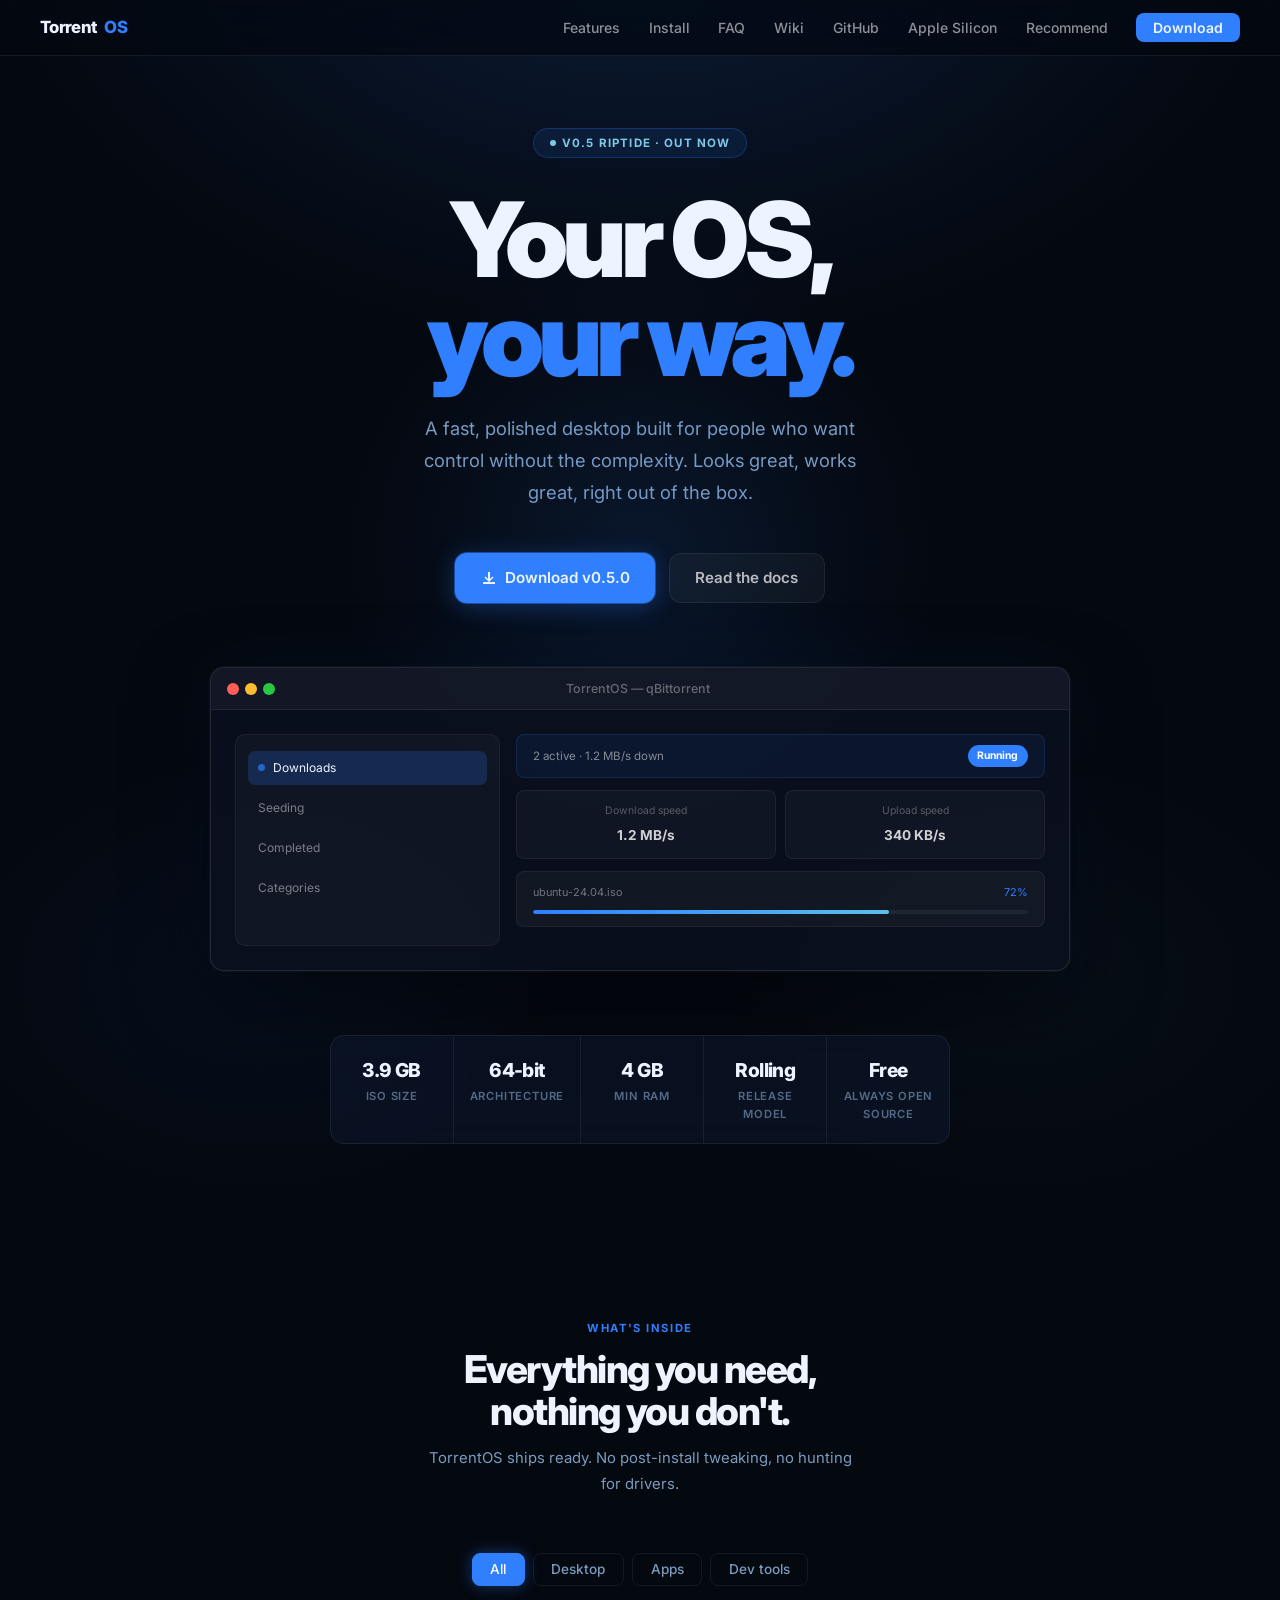
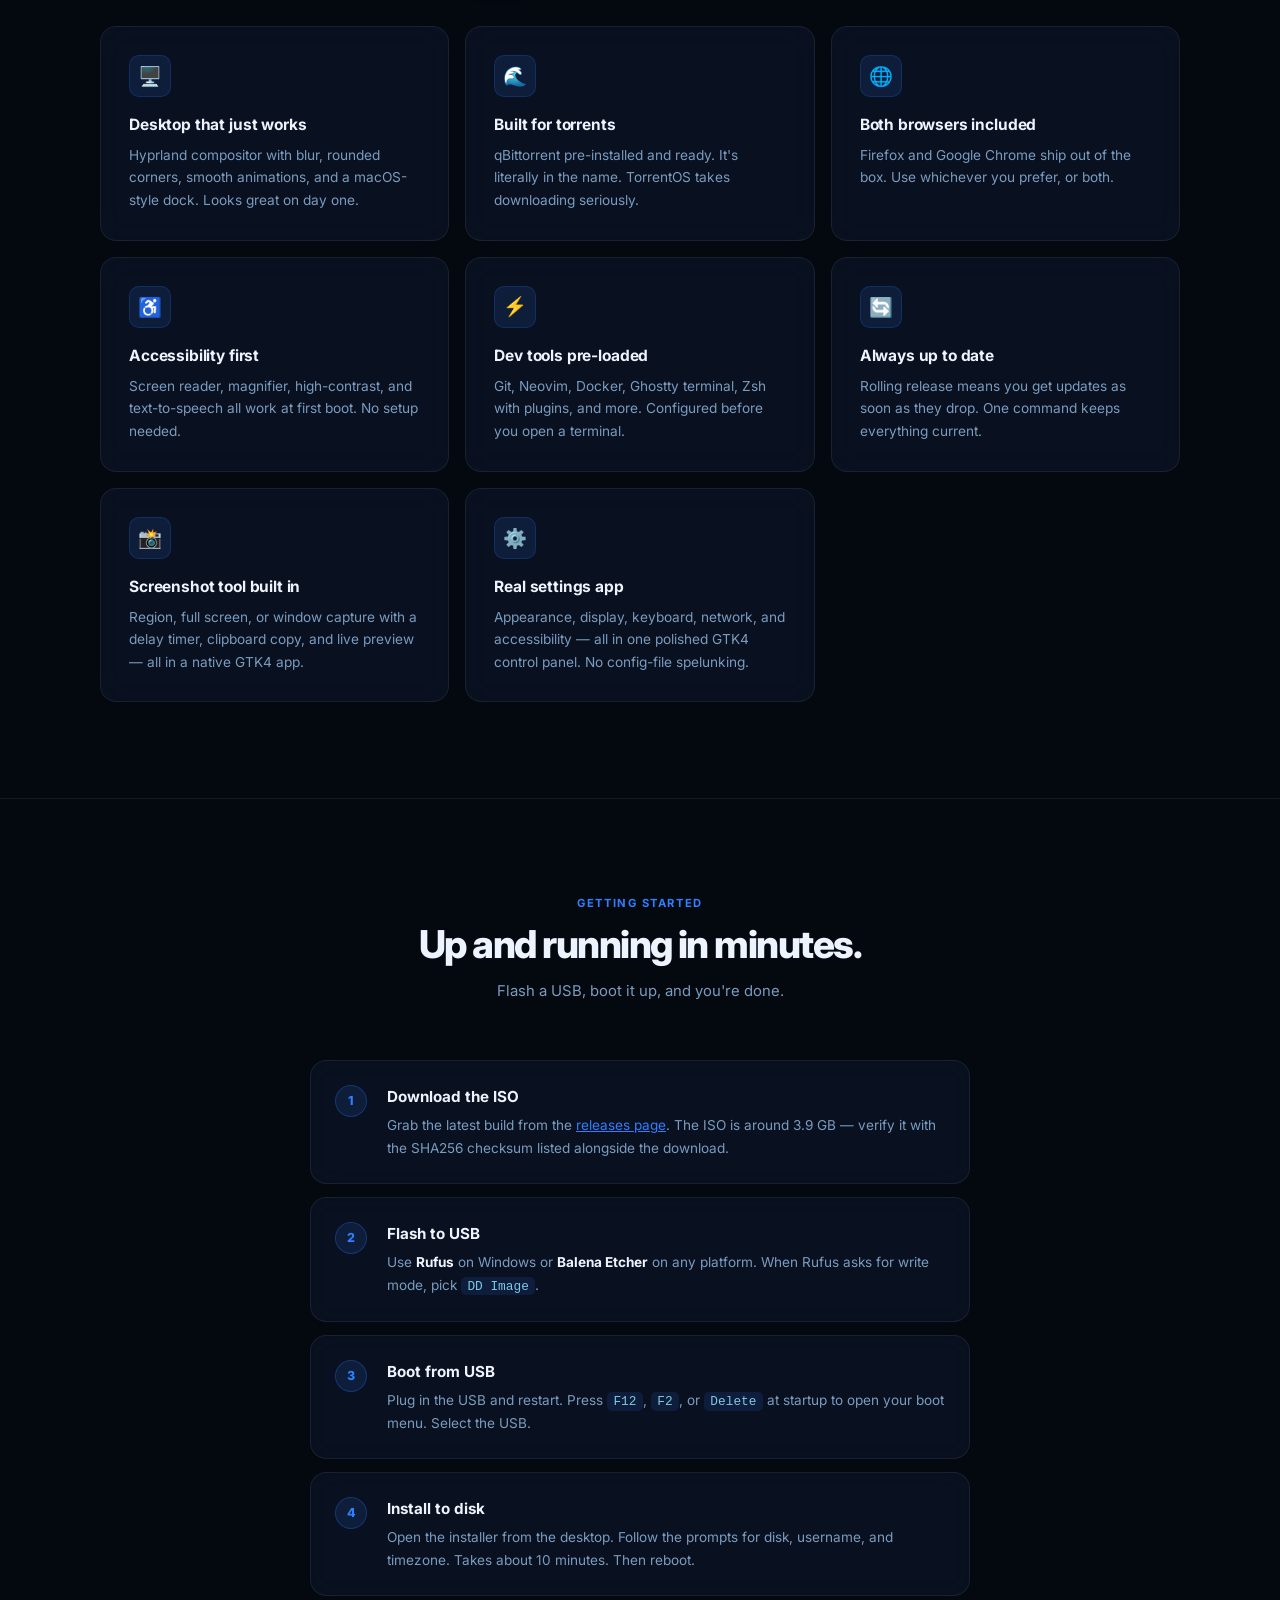
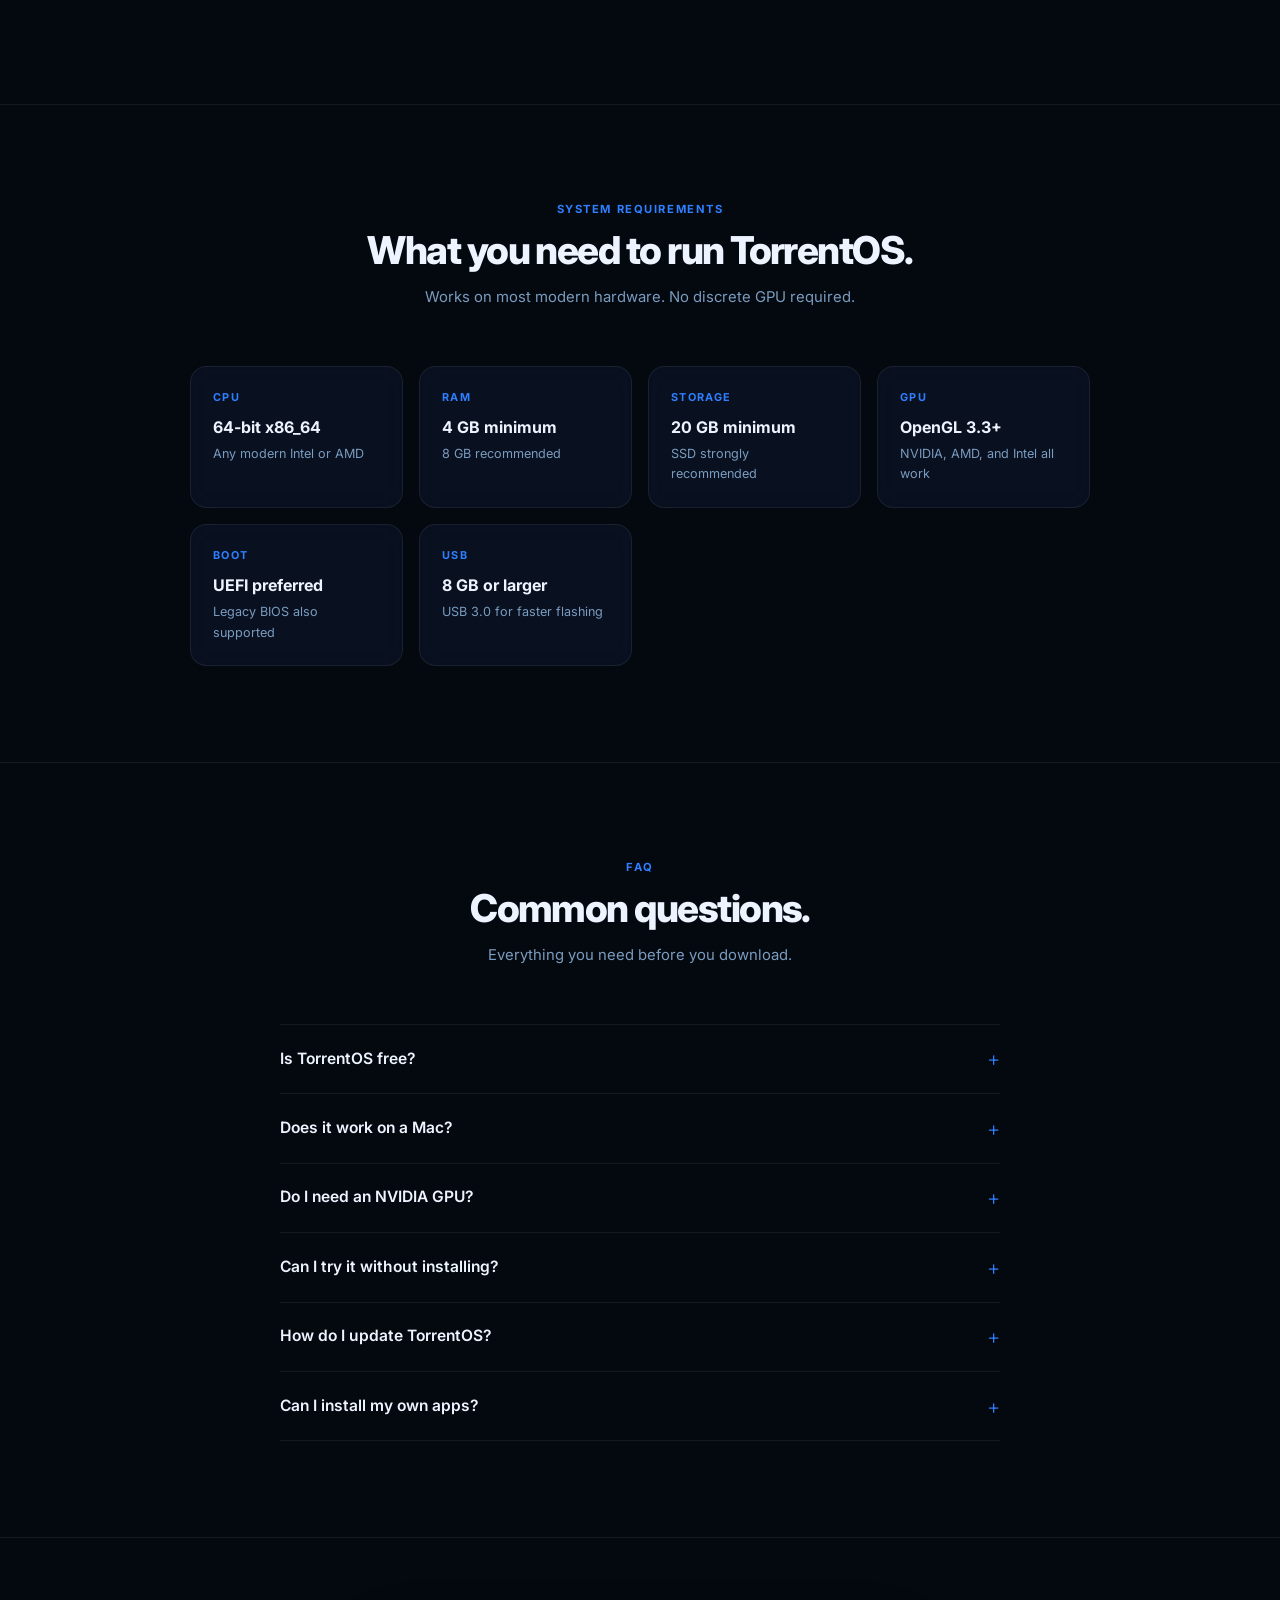
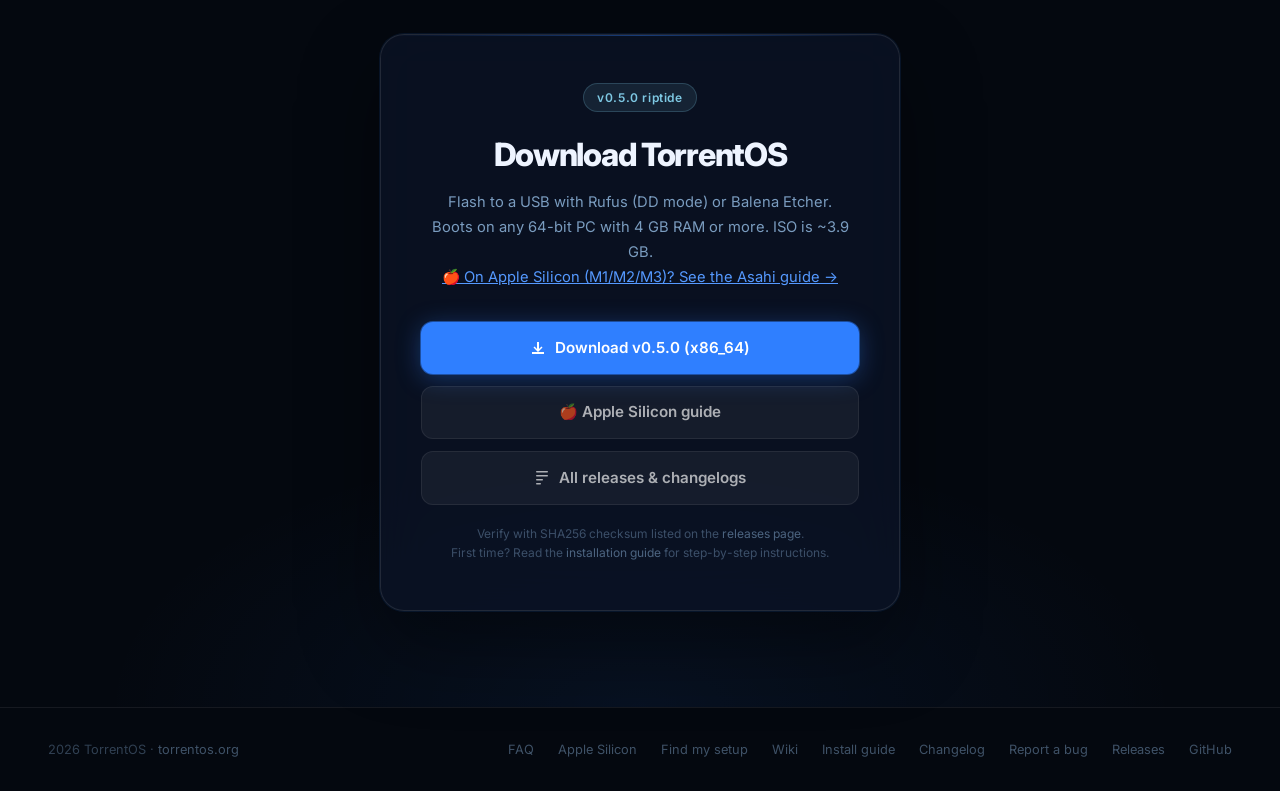
==== docs/site/index.html @ 91b77f34 "feat: Apple Silicon support + config quality-of-life improvements Apple Silicon (M1/M2/M3): - script" ====
<!DOCTYPE html>
<html lang="en">
<head>
  <meta charset="UTF-8" />
  <meta name="viewport" content="width=device-width, initial-scale=1.0" />
  <title>TorrentOS: Your OS, Your Way</title>
  <meta name="description" content="TorrentOS is a fast, polished desktop OS with a macOS-style feel, built-in torrent support, and developer tools ready from first boot." />
  <link rel="preconnect" href="https://fonts.googleapis.com" />
  <link rel="preconnect" href="https://fonts.gstatic.com" crossorigin />
  <link href="https://fonts.googleapis.com/css2?family=Inter:wght@300;400;500;600;700;800;900&display=swap" rel="stylesheet" />
  <style>
    *, *::before, *::after { box-sizing: border-box; margin: 0; padding: 0; }

    :root {
      --bg:      #04080f;
      --bg2:     #080f1d;
      --glass:   rgba(12, 20, 40, 0.7);
      --border:  rgba(255, 255, 255, 0.07);
      --blue:    #2f7fff;
      --blue2:   #5599ff;
      --glow:    rgba(47, 127, 255, 0.35);
      --text:    #7a9cbf;
      --white:   #eef4ff;
      --radius:  16px;
    }

    html { scroll-behavior: smooth; }

    body {
      background: var(--bg);
      color: var(--text);
      font-family: "Inter", -apple-system, "Segoe UI", sans-serif;
      line-height: 1.6;
      -webkit-font-smoothing: antialiased;
      overflow-x: hidden;
    }

    /* Scroll animations */
    .reveal {
      opacity: 0;
      transform: translateY(28px);
      transition: opacity 0.65s cubic-bezier(.22,1,.36,1), transform 0.65s cubic-bezier(.22,1,.36,1);
    }
    .reveal.visible { opacity: 1; transform: none; }
    .reveal-delay-1 { transition-delay: 0.08s; }
    .reveal-delay-2 { transition-delay: 0.16s; }
    .reveal-delay-3 { transition-delay: 0.24s; }
    .reveal-delay-4 { transition-delay: 0.32s; }
    .reveal-delay-5 { transition-delay: 0.40s; }
    .reveal-delay-6 { transition-delay: 0.48s; }

    /* Nav */
    nav {
      position: fixed;
      top: 0; left: 0; right: 0;
      z-index: 200;
      display: flex;
      align-items: center;
      justify-content: space-between;
      padding: 0 2.5rem;
      height: 56px;
      background: rgba(4, 8, 15, 0.75);
      backdrop-filter: blur(24px) saturate(180%);
      -webkit-backdrop-filter: blur(24px) saturate(180%);
      border-bottom: 1px solid var(--border);
      transition: background 0.3s;
    }
    .logo {
      font-size: 1.05rem;
      font-weight: 800;
      color: var(--white);
      letter-spacing: -0.04em;
      text-decoration: none;
      display: flex;
      align-items: center;
      gap: 0.5rem;
    }
    .logo-dot { color: var(--blue); }
    nav ul { list-style: none; display: flex; gap: 1.8rem; align-items: center; }
    nav a { color: rgba(255,255,255,0.55); text-decoration: none; font-size: 0.875rem; font-weight: 500; transition: color 0.15s; }
    nav a:hover { color: var(--white); }
    .nav-cta {
      background: var(--blue);
      color: var(--white) !important;
      padding: 0.38rem 1.05rem;
      border-radius: 8px;
      font-weight: 600;
      transition: background 0.15s, box-shadow 0.15s !important;
    }
    .nav-cta:hover { background: var(--blue2) !important; box-shadow: 0 0 20px var(--glow); }

    /* Hero */
    .hero {
      min-height: 100vh;
      display: flex;
      flex-direction: column;
      align-items: center;
      justify-content: center;
      text-align: center;
      padding: 8rem 1.5rem 5rem;
      position: relative;
      overflow: hidden;
    }
    .hero-bg {
      position: absolute;
      inset: 0;
      background:
        radial-gradient(ellipse 80% 60% at 50% -10%, rgba(47,127,255,0.18) 0%, transparent 65%),
        radial-gradient(ellipse 40% 30% at 20% 80%, rgba(47,127,255,0.06) 0%, transparent 60%),
        radial-gradient(ellipse 40% 30% at 80% 80%, rgba(91,192,235,0.04) 0%, transparent 60%);
      pointer-events: none;
    }
    /* Animated orb */
    .orb {
      position: absolute;
      width: 600px;
      height: 600px;
      border-radius: 50%;
      background: radial-gradient(circle, rgba(47,127,255,0.12) 0%, transparent 70%);
      top: 50%;
      left: 50%;
      transform: translate(-50%, -60%);
      animation: orbPulse 6s ease-in-out infinite;
      pointer-events: none;
    }
    @keyframes orbPulse {
      0%, 100% { transform: translate(-50%, -60%) scale(1); opacity: 1; }
      50% { transform: translate(-50%, -60%) scale(1.12); opacity: 0.7; }
    }

    .badge {
      display: inline-flex;
      align-items: center;
      gap: 0.4rem;
      background: rgba(47,127,255,0.1);
      border: 1px solid rgba(47,127,255,0.25);
      color: #7ec8e3;
      font-size: 0.72rem;
      font-weight: 700;
      letter-spacing: 0.1em;
      text-transform: uppercase;
      padding: 0.3rem 1rem;
      border-radius: 999px;
      margin-bottom: 2rem;
      position: relative;
    }
    .badge-dot {
      width: 6px; height: 6px;
      border-radius: 50%;
      background: #7ec8e3;
      animation: blink 2s ease-in-out infinite;
    }
    @keyframes blink { 0%,100%{opacity:1} 50%{opacity:0.3} }

    h1 {
      font-size: clamp(3rem, 9vw, 6.5rem);
      font-weight: 900;
      color: var(--white);
      letter-spacing: -0.055em;
      line-height: 0.95;
      margin-bottom: 1.5rem;
      position: relative;
    }
    .h1-blue { color: var(--blue); }

    .subtitle {
      font-size: clamp(1rem, 2vw, 1.15rem);
      color: var(--text);
      max-width: 480px;
      margin: 0 auto 2.8rem;
      line-height: 1.75;
      font-weight: 400;
    }

    .hero-btns {
      display: flex;
      gap: 0.85rem;
      justify-content: center;
      flex-wrap: wrap;
      margin-bottom: 4rem;
    }
    .btn {
      display: inline-flex;
      align-items: center;
      gap: 0.5rem;
      padding: 0.75rem 1.6rem;
      border-radius: 12px;
      font-size: 0.95rem;
      font-weight: 600;
      text-decoration: none;
      transition: transform 0.18s cubic-bezier(.22,1,.36,1), box-shadow 0.18s, background 0.15s;
      position: relative;
    }
    .btn:hover { transform: translateY(-2px); }
    .btn-primary {
      background: var(--blue);
      color: var(--white);
      box-shadow: 0 0 0 1px rgba(47,127,255,0.5), 0 4px 24px rgba(47,127,255,0.3);
    }
    .btn-primary:hover { background: var(--blue2); box-shadow: 0 0 0 1px rgba(85,153,255,0.6), 0 8px 32px rgba(47,127,255,0.5); }
    .btn-outline {
      border: 1px solid var(--border);
      color: rgba(255,255,255,0.7);
      background: rgba(255,255,255,0.04);
      backdrop-filter: blur(8px);
    }
    .btn-outline:hover { border-color: rgba(255,255,255,0.2); background: rgba(255,255,255,0.08); color: var(--white); }
    .btn svg { width: 16px; height: 16px; fill: currentColor; }

    /* macOS window mockup */
    .mockup-wrap {
      width: 100%;
      max-width: 860px;
      margin: 0 auto;
      position: relative;
    }
    .mockup {
      background: rgba(10, 16, 30, 0.9);
      border: 1px solid rgba(255,255,255,0.1);
      border-radius: 14px;
      overflow: hidden;
      box-shadow:
        0 0 0 1px rgba(255,255,255,0.04),
        0 32px 80px rgba(0,0,0,0.6),
        0 0 80px rgba(47,127,255,0.08);
      animation: floatUp 8s ease-in-out infinite;
    }
    @keyframes floatUp {
      0%, 100% { transform: translateY(0px); }
      50% { transform: translateY(-8px); }
    }
    .mockup-bar {
      background: rgba(255,255,255,0.04);
      border-bottom: 1px solid rgba(255,255,255,0.07);
      padding: 0.65rem 1rem;
      display: flex;
      align-items: center;
      gap: 0.5rem;
    }
    .traffic { display: flex; gap: 6px; }
    .traffic span {
      width: 12px; height: 12px; border-radius: 50%;
      transition: filter 0.2s;
    }
    .traffic span:nth-child(1) { background: #ff5f57; }
    .traffic span:nth-child(2) { background: #febc2e; }
    .traffic span:nth-child(3) { background: #28c840; }
    .mockup:hover .traffic span { filter: brightness(1.2); }
    .mockup-title {
      flex: 1;
      text-align: center;
      font-size: 0.78rem;
      color: rgba(255,255,255,0.35);
      font-weight: 500;
    }
    .mockup-body {
      padding: 1.5rem;
      display: grid;
      grid-template-columns: 1fr 2fr;
      gap: 1rem;
      min-height: 260px;
    }
    .mock-sidebar {
      background: rgba(255,255,255,0.03);
      border: 1px solid rgba(255,255,255,0.05);
      border-radius: 10px;
      padding: 1rem 0.75rem;
      display: flex;
      flex-direction: column;
      gap: 0.4rem;
    }
    .mock-item {
      padding: 0.45rem 0.65rem;
      border-radius: 7px;
      font-size: 0.75rem;
      color: rgba(255,255,255,0.45);
      display: flex;
      align-items: center;
      gap: 0.5rem;
      cursor: default;
      transition: background 0.15s, color 0.15s;
    }
    .mock-item:hover { background: rgba(47,127,255,0.12); color: rgba(255,255,255,0.8); }
    .mock-item.active { background: rgba(47,127,255,0.2); color: var(--white); }
    .mock-item-dot { width: 7px; height: 7px; border-radius: 50%; background: var(--blue); opacity: 0.7; }
    .mock-main {
      display: flex;
      flex-direction: column;
      gap: 0.75rem;
    }
    .mock-top-bar {
      background: rgba(47,127,255,0.08);
      border: 1px solid rgba(47,127,255,0.15);
      border-radius: 8px;
      padding: 0.65rem 1rem;
      display: flex;
      align-items: center;
      justify-content: space-between;
    }
    .mock-bar-text { font-size: 0.72rem; color: rgba(255,255,255,0.5); }
    .mock-bar-pill {
      background: var(--blue);
      color: white;
      font-size: 0.65rem;
      font-weight: 700;
      padding: 0.15rem 0.6rem;
      border-radius: 999px;
    }
    .mock-cards { display: grid; grid-template-columns: 1fr 1fr; gap: 0.6rem; }
    .mock-card {
      background: rgba(255,255,255,0.03);
      border: 1px solid rgba(255,255,255,0.06);
      border-radius: 8px;
      padding: 0.75rem;
    }
    .mock-card-label { font-size: 0.65rem; color: rgba(255,255,255,0.3); margin-bottom: 0.3rem; }
    .mock-card-val { font-size: 0.85rem; font-weight: 700; color: rgba(255,255,255,0.8); }
    .mock-progress {
      background: rgba(255,255,255,0.04);
      border: 1px solid rgba(255,255,255,0.06);
      border-radius: 8px;
      padding: 0.75rem 1rem;
    }
    .mock-prog-label { font-size: 0.68rem; color: rgba(255,255,255,0.4); margin-bottom: 0.5rem; display: flex; justify-content: space-between; }
    .mock-prog-track {
      height: 4px;
      background: rgba(255,255,255,0.06);
      border-radius: 999px;
      overflow: hidden;
    }
    .mock-prog-fill {
      height: 100%;
      width: 72%;
      background: linear-gradient(90deg, var(--blue), #5bc0eb);
      border-radius: 999px;
      animation: progAnim 3s ease-in-out infinite alternate;
    }
    @keyframes progAnim { from { width: 55%; } to { width: 82%; } }

    /* Stats */
    .stats-row {
      display: flex;
      justify-content: center;
      gap: 0;
      max-width: 700px;
      margin: 4rem auto 0;
      background: var(--glass);
      border: 1px solid var(--border);
      border-radius: 14px;
      overflow: hidden;
      backdrop-filter: blur(16px);
    }
    .stat {
      flex: 1;
      padding: 1.2rem 1rem;
      text-align: center;
      border-right: 1px solid var(--border);
      transition: background 0.2s;
    }
    .stat:last-child { border-right: none; }
    .stat:hover { background: rgba(47,127,255,0.06); }
    .stat-val { display: block; font-size: 1.2rem; font-weight: 800; color: var(--white); letter-spacing: -0.03em; }
    .stat-lbl { display: block; font-size: 0.7rem; font-weight: 600; letter-spacing: 0.07em; text-transform: uppercase; color: var(--text); opacity: 0.65; margin-top: 0.15rem; }

    /* Section */
    section { padding: 6rem 1.5rem; }
    .container { max-width: 1080px; margin: 0 auto; }
    .section-eyebrow {
      text-align: center;
      font-size: 0.7rem;
      font-weight: 700;
      letter-spacing: 0.14em;
      text-transform: uppercase;
      color: var(--blue);
      margin-bottom: 0.6rem;
    }
    .section-title {
      text-align: center;
      font-size: clamp(1.6rem, 4vw, 2.4rem);
      font-weight: 800;
      color: var(--white);
      letter-spacing: -0.04em;
      margin-bottom: 0.8rem;
      line-height: 1.1;
    }
    .section-sub {
      text-align: center;
      color: var(--text);
      max-width: 440px;
      margin: 0 auto 3.5rem;
      font-size: 0.93rem;
      line-height: 1.75;
    }

    /* Feature tabs */
    .feature-tabs {
      display: flex;
      justify-content: center;
      gap: 0.5rem;
      margin-bottom: 2.5rem;
      flex-wrap: wrap;
    }
    .tab-btn {
      padding: 0.45rem 1.1rem;
      border-radius: 8px;
      border: 1px solid var(--border);
      background: transparent;
      color: var(--text);
      font-size: 0.85rem;
      font-weight: 500;
      cursor: pointer;
      transition: all 0.2s;
      font-family: inherit;
    }
    .tab-btn:hover { border-color: rgba(47,127,255,0.4); color: var(--white); }
    .tab-btn.active {
      background: var(--blue);
      border-color: var(--blue);
      color: white;
      box-shadow: 0 0 16px rgba(47,127,255,0.4);
    }

    .tab-panel { display: none; }
    .tab-panel.active { display: grid; grid-template-columns: repeat(auto-fit, minmax(260px, 1fr)); gap: 1rem; }

    /* Cards */
    .card {
      background: var(--glass);
      border: 1px solid var(--border);
      border-radius: var(--radius);
      padding: 1.75rem;
      backdrop-filter: blur(16px);
      transition: border-color 0.25s, transform 0.25s cubic-bezier(.22,1,.36,1), box-shadow 0.25s;
      cursor: default;
    }
    .card:hover {
      border-color: rgba(47,127,255,0.3);
      transform: translateY(-4px);
      box-shadow: 0 16px 48px rgba(0,0,0,0.3), 0 0 0 1px rgba(47,127,255,0.15);
    }
    .card-icon {
      width: 42px; height: 42px;
      background: rgba(47,127,255,0.12);
      border: 1px solid rgba(47,127,255,0.2);
      border-radius: 10px;
      display: flex;
      align-items: center;
      justify-content: center;
      font-size: 1.2rem;
      margin-bottom: 1rem;
      transition: background 0.2s;
    }
    .card:hover .card-icon { background: rgba(47,127,255,0.2); }
    .card h3 { color: var(--white); font-size: 0.97rem; font-weight: 700; margin-bottom: 0.4rem; letter-spacing: -0.01em; }
    .card p  { font-size: 0.855rem; color: var(--text); line-height: 1.65; }

    /* Divider */
    .divider { border: none; border-top: 1px solid var(--border); }

    /* Steps */
    .steps { display: flex; flex-direction: column; gap: 1px; max-width: 660px; margin: 0 auto; }
    .step {
      display: flex;
      gap: 1.25rem;
      align-items: flex-start;
      padding: 1.5rem;
      background: var(--glass);
      border: 1px solid var(--border);
      border-radius: var(--radius);
      margin-bottom: 0.75rem;
      backdrop-filter: blur(12px);
      transition: border-color 0.2s, transform 0.2s cubic-bezier(.22,1,.36,1);
    }
    .step:hover { border-color: rgba(47,127,255,0.25); transform: translateX(4px); }
    .step-num {
      min-width: 32px; height: 32px;
      background: rgba(47,127,255,0.12);
      border: 1px solid rgba(47,127,255,0.28);
      border-radius: 50%;
      display: flex; align-items: center; justify-content: center;
      font-size: 0.78rem; font-weight: 800; color: var(--blue);
      flex-shrink: 0;
    }
    .step h4 { color: var(--white); font-size: 0.95rem; font-weight: 700; margin-bottom: 0.3rem; }
    .step p  { font-size: 0.85rem; color: var(--text); line-height: 1.65; }
    .step code {
      font-family: "SF Mono", "Fira Code", monospace;
      font-size: 0.8rem;
      background: rgba(47,127,255,0.12);
      color: #7ec8e3;
      padding: 0.12rem 0.4rem;
      border-radius: 5px;
    }

    /* Requirements */
    .req-grid {
      display: grid;
      grid-template-columns: repeat(auto-fit, minmax(190px, 1fr));
      gap: 1rem;
      max-width: 900px;
      margin: 0 auto;
    }
    .req-card {
      background: var(--glass);
      border: 1px solid var(--border);
      border-radius: var(--radius);
      padding: 1.4rem;
      backdrop-filter: blur(12px);
      transition: border-color 0.2s, transform 0.2s cubic-bezier(.22,1,.36,1);
    }
    .req-card:hover { border-color: rgba(47,127,255,0.25); transform: translateY(-3px); }
    .req-label { font-size: 0.68rem; font-weight: 700; letter-spacing: 0.1em; text-transform: uppercase; color: var(--blue); margin-bottom: 0.5rem; }
    .req-val { font-size: 1rem; font-weight: 700; color: var(--white); margin-bottom: 0.25rem; }
    .req-note { font-size: 0.79rem; color: var(--text); }

    /* FAQ */
    .faq-list { display: flex; flex-direction: column; gap: 0; max-width: 720px; margin: 2.5rem auto 0; }
    .faq-item {
      border-bottom: 1px solid var(--border);
    }
    .faq-item:first-child { border-top: 1px solid var(--border); }
    .faq-item summary {
      list-style: none;
      cursor: pointer;
      padding: 1.1rem 0;
      color: var(--white);
      font-size: 0.975rem;
      font-weight: 600;
      display: flex;
      justify-content: space-between;
      align-items: center;
      user-select: none;
    }
    .faq-item summary::-webkit-details-marker { display: none; }
    .faq-item summary::after {
      content: '+';
      color: var(--blue);
      font-size: 1.3rem;
      font-weight: 300;
      transition: transform 0.2s;
      flex-shrink: 0;
      margin-left: 1rem;
    }
    .faq-item[open] summary::after { transform: rotate(45deg); }
    .faq-item p {
      color: var(--text);
      font-size: 0.9rem;
      line-height: 1.75;
      padding-bottom: 1.2rem;
    }
    .faq-item p a { color: var(--blue); text-decoration: none; }
    .faq-item p a:hover { text-decoration: underline; }
    .faq-item p code {
      background: rgba(30,127,255,0.10);
      color: var(--blue2);
      padding: 0.1em 0.45em;
      border-radius: 5px;
      font-size: 0.87em;
      font-family: "JetBrains Mono", monospace;
    }

    /* Download */
    .download-section { background: radial-gradient(ellipse 60% 50% at 50% 100%, rgba(47,127,255,0.08) 0%, transparent 70%); }
    .download-card {
      max-width: 520px;
      margin: 0 auto;
      text-align: center;
      background: var(--glass);
      border: 1px solid rgba(255,255,255,0.1);
      border-radius: 24px;
      padding: 3rem 2.5rem;
      backdrop-filter: blur(24px);
      box-shadow: 0 0 0 1px rgba(47,127,255,0.1), 0 32px 80px rgba(0,0,0,0.4);
      position: relative;
      overflow: hidden;
    }
    .download-card::before {
      content: '';
      position: absolute;
      top: 0; left: 0; right: 0;
      height: 1px;
      background: linear-gradient(90deg, transparent, rgba(47,127,255,0.4), transparent);
    }
    .version-pill {
      display: inline-block;
      background: rgba(126,200,227,0.1);
      border: 1px solid rgba(126,200,227,0.22);
      color: #7ec8e3;
      padding: 0.22rem 0.85rem;
      border-radius: 999px;
      font-size: 0.75rem;
      font-weight: 600;
      letter-spacing: 0.05em;
      margin-bottom: 1.1rem;
    }
    .download-card h2 {
      font-size: 2rem;
      font-weight: 800;
      color: var(--white);
      letter-spacing: -0.04em;
      margin-bottom: 0.6rem;
    }
    .download-card p { color: var(--text); margin-bottom: 2rem; font-size: 0.92rem; line-height: 1.7; }
    .download-options { display: flex; flex-direction: column; gap: 0.75rem; }
    .dl-btn {
      display: flex;
      align-items: center;
      justify-content: center;
      gap: 0.6rem;
      padding: 0.85rem 1.5rem;
      border-radius: 12px;
      font-size: 0.95rem;
      font-weight: 600;
      text-decoration: none;
      transition: transform 0.18s cubic-bezier(.22,1,.36,1), box-shadow 0.18s, background 0.15s;
    }
    .dl-btn:hover { transform: translateY(-2px); }
    .dl-primary {
      background: var(--blue);
      color: white;
      box-shadow: 0 0 0 1px rgba(47,127,255,0.5), 0 4px 24px rgba(47,127,255,0.35);
    }
    .dl-primary:hover { background: var(--blue2); box-shadow: 0 0 0 1px rgba(85,153,255,0.6), 0 8px 32px rgba(47,127,255,0.55); }
    .dl-secondary {
      background: rgba(255,255,255,0.05);
      border: 1px solid var(--border);
      color: rgba(255,255,255,0.65);
    }
    .dl-secondary:hover { background: rgba(255,255,255,0.09); border-color: rgba(255,255,255,0.16); color: var(--white); }
    .dl-meta {
      margin-top: 1.2rem;
      font-size: 0.75rem;
      color: rgba(122,156,191,0.45);
      line-height: 1.6;
    }
    .dl-meta a { color: rgba(122,156,191,0.6); text-decoration: none; transition: color 0.15s; }
    .dl-meta a:hover { color: var(--text); }

    /* Footer */
    footer {
      border-top: 1px solid var(--border);
      padding: 2rem 3rem;
      display: flex;
      justify-content: space-between;
      align-items: center;
      flex-wrap: wrap;
      gap: 1rem;
      font-size: 0.8rem;
      color: rgba(122,156,191,0.38);
    }
    footer a { color: rgba(122,156,191,0.5); text-decoration: none; transition: color 0.15s; }
    footer a:hover { color: var(--white); }
    .footer-links { display: flex; gap: 1.5rem; flex-wrap: wrap; }

    /* Responsive */
    @media (max-width: 640px) {
      nav ul { gap: 1rem; }
      nav ul li:not(:last-child):not(:first-child) { display: none; }
      .mockup-body { grid-template-columns: 1fr; }
      .mock-sidebar { display: none; }
      footer { flex-direction: column; text-align: center; }
    }
  </style>
</head>
<body>

  <nav>
    <a href="#" class="logo">Torrent<span class="logo-dot">OS</span></a>
    <ul>
      <li><a href="#features">Features</a></li>
      <li><a href="#install">Install</a></li>
      <li><a href="faq.html">FAQ</a></li>
      <li><a href="https://github.com/rupertjwakefield2-dot/torrentos/wiki">Wiki</a></li>
      <li><a href="https://github.com/rupertjwakefield2-dot/torrentos">GitHub</a></li>
      <li><a href="apple-silicon.html">Apple Silicon</a></li>
      <li><a href="recommend.html">Recommend</a></li>
      <li><a href="https://github.com/rupertjwakefield2-dot/torrentos/releases/latest" class="nav-cta">Download</a></li>
    </ul>
  </nav>

  <!-- Hero -->
  <div class="hero">
    <div class="hero-bg"></div>
    <div class="orb"></div>

    <div class="badge reveal">
      <span class="badge-dot"></span>
      v0.5 riptide · out now
    </div>

    <h1 class="reveal reveal-delay-1">
      Your OS,<br /><span class="h1-blue">your way.</span>
    </h1>

    <p class="subtitle reveal reveal-delay-2">
      A fast, polished desktop built for people who want control
      without the complexity. Looks great, works great, right out of the box.
    </p>

    <div class="hero-btns reveal reveal-delay-3">
      <a href="https://github.com/rupertjwakefield2-dot/torrentos/releases/latest" class="btn btn-primary">
        <svg viewBox="0 0 16 16"><path d="M8 12l-4.5-4.5 1.06-1.06L7 8.88V2h2v6.88l2.44-2.44L12.5 7.5 8 12zM2 14h12v-2H2v2z"/></svg>
        Download v0.5.0
      </a>
      <a href="https://github.com/rupertjwakefield2-dot/torrentos/wiki" class="btn btn-outline">
        Read the docs
      </a>
    </div>

    <!-- Mockup window -->
    <div class="mockup-wrap reveal reveal-delay-4">
      <div class="mockup">
        <div class="mockup-bar">
          <div class="traffic">
            <span></span><span></span><span></span>
          </div>
          <div class="mockup-title">TorrentOS — qBittorrent</div>
          <div style="width:52px"></div>
        </div>
        <div class="mockup-body">
          <div class="mock-sidebar">
            <div class="mock-item active"><span class="mock-item-dot"></span>Downloads</div>
            <div class="mock-item">Seeding</div>
            <div class="mock-item">Completed</div>
            <div class="mock-item">Categories</div>
          </div>
          <div class="mock-main">
            <div class="mock-top-bar">
              <span class="mock-bar-text">2 active · 1.2 MB/s down</span>
              <span class="mock-bar-pill">Running</span>
            </div>
            <div class="mock-cards">
              <div class="mock-card">
                <div class="mock-card-label">Download speed</div>
                <div class="mock-card-val">1.2 MB/s</div>
              </div>
              <div class="mock-card">
                <div class="mock-card-label">Upload speed</div>
                <div class="mock-card-val">340 KB/s</div>
              </div>
            </div>
            <div class="mock-progress">
              <div class="mock-prog-label">
                <span>ubuntu-24.04.iso</span>
                <span style="color:var(--blue)">72%</span>
              </div>
              <div class="mock-prog-track">
                <div class="mock-prog-fill"></div>
              </div>
            </div>
          </div>
        </div>
      </div>
    </div>

    <!-- Stats -->
    <div class="stats-row reveal reveal-delay-5">
      <div class="stat">
        <span class="stat-val">3.9 GB</span>
        <span class="stat-lbl">ISO size</span>
      </div>
      <div class="stat">
        <span class="stat-val">64-bit</span>
        <span class="stat-lbl">Architecture</span>
      </div>
      <div class="stat">
        <span class="stat-val">4 GB</span>
        <span class="stat-lbl">Min RAM</span>
      </div>
      <div class="stat">
        <span class="stat-val">Rolling</span>
        <span class="stat-lbl">Release model</span>
      </div>
      <div class="stat">
        <span class="stat-val">Free</span>
        <span class="stat-lbl">Always open source</span>
      </div>
    </div>
  </div>

  <!-- Features -->
  <section id="features">
    <div class="container">
      <div class="section-eyebrow reveal">What's inside</div>
      <h2 class="section-title reveal reveal-delay-1">Everything you need,<br />nothing you don't.</h2>
      <p class="section-sub reveal reveal-delay-2">TorrentOS ships ready. No post-install tweaking, no hunting for drivers.</p>

      <div class="feature-tabs reveal reveal-delay-3">
        <button class="tab-btn active" data-tab="all">All</button>
        <button class="tab-btn" data-tab="desktop">Desktop</button>
        <button class="tab-btn" data-tab="apps">Apps</button>
        <button class="tab-btn" data-tab="dev">Dev tools</button>
      </div>

      <div class="tab-panel active" id="tab-all">
        <div class="card reveal reveal-delay-1">
          <div class="card-icon">🖥️</div>
          <h3>Desktop that just works</h3>
          <p>Hyprland compositor with blur, rounded corners, smooth animations, and a macOS-style dock. Looks great on day one.</p>
        </div>
        <div class="card reveal reveal-delay-2">
          <div class="card-icon">🌊</div>
          <h3>Built for torrents</h3>
          <p>qBittorrent pre-installed and ready. It's literally in the name. TorrentOS takes downloading seriously.</p>
        </div>
        <div class="card reveal reveal-delay-3">
          <div class="card-icon">🌐</div>
          <h3>Both browsers included</h3>
          <p>Firefox and Google Chrome ship out of the box. Use whichever you prefer, or both.</p>
        </div>
        <div class="card reveal reveal-delay-4">
          <div class="card-icon">♿</div>
          <h3>Accessibility first</h3>
          <p>Screen reader, magnifier, high-contrast, and text-to-speech all work at first boot. No setup needed.</p>
        </div>
        <div class="card reveal reveal-delay-5">
          <div class="card-icon">⚡</div>
          <h3>Dev tools pre-loaded</h3>
          <p>Git, Neovim, Docker, Ghostty terminal, Zsh with plugins, and more. Configured before you open a terminal.</p>
        </div>
        <div class="card reveal reveal-delay-6">
          <div class="card-icon">🔄</div>
          <h3>Always up to date</h3>
          <p>Rolling release means you get updates as soon as they drop. One command keeps everything current.</p>
        </div>
        <div class="card reveal reveal-delay-1">
          <div class="card-icon">📸</div>
          <h3>Screenshot tool built in</h3>
          <p>Region, full screen, or window capture with a delay timer, clipboard copy, and live preview — all in a native GTK4 app.</p>
        </div>
        <div class="card reveal reveal-delay-2">
          <div class="card-icon">⚙️</div>
          <h3>Real settings app</h3>
          <p>Appearance, display, keyboard, network, and accessibility — all in one polished GTK4 control panel. No config-file spelunking.</p>
        </div>
      </div>

      <div class="tab-panel" id="tab-desktop">
        <div class="card reveal reveal-delay-1">
          <div class="card-icon">🪟</div>
          <h3>Hyprland compositor</h3>
          <p>Wayland-native. Tiling and floating windows, smooth 60+ fps animations, blur, and rounded corners.</p>
        </div>
        <div class="card reveal reveal-delay-2">
          <div class="card-icon">🎨</div>
          <h3>Navy glass theme</h3>
          <p>Dark navy palette with electric-blue accents. Every panel, card, and notification matches.</p>
        </div>
        <div class="card reveal reveal-delay-3">
          <div class="card-icon">🔔</div>
          <h3>Smart notifications</h3>
          <p>swaync notification centre with do-not-disturb, per-app controls, and a clean slide-in panel.</p>
        </div>
      </div>

      <div class="tab-panel" id="tab-apps">
        <div class="card reveal reveal-delay-1">
          <div class="card-icon">🌊</div>
          <h3>qBittorrent</h3>
          <p>Pre-installed and pre-configured. Open it and start downloading. Nothing else to do.</p>
        </div>
        <div class="card reveal reveal-delay-2">
          <div class="card-icon">🦊</div>
          <h3>Firefox</h3>
          <p>Ships with uBlock Origin pre-installed. Fast, private, and open source.</p>
        </div>
        <div class="card reveal reveal-delay-3">
          <div class="card-icon">🌐</div>
          <h3>Google Chrome</h3>
          <p>For when you need the full Google ecosystem or Chrome-specific features.</p>
        </div>
        <div class="card reveal reveal-delay-4">
          <div class="card-icon">📸</div>
          <h3>Screenshot</h3>
          <p>Native GTK4 screenshot app. Region, full-screen, or active window — with delay, clipboard copy, and a live preview panel.</p>
        </div>
        <div class="card reveal reveal-delay-5">
          <div class="card-icon">⚙️</div>
          <h3>Settings</h3>
          <p>A full libadwaita settings app covering appearance, display scaling, keyboard layout, network, accessibility, and dev mode.</p>
        </div>
        <div class="card reveal reveal-delay-6">
          <div class="card-icon">🔄</div>
          <h3>System Update</h3>
          <p>One-click GUI updater with a live terminal log, progress bar, and a reboot button when done.</p>
        </div>
      </div>

      <div class="tab-panel" id="tab-dev">
        <div class="card reveal reveal-delay-1">
          <div class="card-icon">👻</div>
          <h3>Ghostty terminal</h3>
          <p>GPU-accelerated, tab and split support, snappy and feature-rich. Set as the default terminal.</p>
        </div>
        <div class="card reveal reveal-delay-2">
          <div class="card-icon">🐳</div>
          <h3>Docker</h3>
          <p>Pre-installed and ready. Run `docker run` and it works. No post-install setup.</p>
        </div>
        <div class="card reveal reveal-delay-3">
          <div class="card-icon">🛠️</div>
          <h3>Full stack ready</h3>
          <p>Git, Neovim, Python 3, Node.js, Go, and Zsh with plugins all configured out of the box.</p>
        </div>
      </div>
    </div>
  </section>

  <hr class="divider" />

  <!-- Install steps -->
  <section id="install">
    <div class="container">
      <div class="section-eyebrow reveal">Getting started</div>
      <h2 class="section-title reveal reveal-delay-1">Up and running in minutes.</h2>
      <p class="section-sub reveal reveal-delay-2">Flash a USB, boot it up, and you're done.</p>

      <div class="steps">
        <div class="step reveal reveal-delay-1">
          <div class="step-num">1</div>
          <div>
            <h4>Download the ISO</h4>
            <p>Grab the latest build from the <a href="https://github.com/rupertjwakefield2-dot/torrentos/releases/latest" style="color:var(--blue)">releases page</a>. The ISO is around 3.9 GB — verify it with the SHA256 checksum listed alongside the download.</p>
          </div>
        </div>
        <div class="step reveal reveal-delay-2">
          <div class="step-num">2</div>
          <div>
            <h4>Flash to USB</h4>
            <p>Use <strong style="color:var(--white)">Rufus</strong> on Windows or <strong style="color:var(--white)">Balena Etcher</strong> on any platform. When Rufus asks for write mode, pick <code>DD Image</code>.</p>
          </div>
        </div>
        <div class="step reveal reveal-delay-3">
          <div class="step-num">3</div>
          <div>
            <h4>Boot from USB</h4>
            <p>Plug in the USB and restart. Press <code>F12</code>, <code>F2</code>, or <code>Delete</code> at startup to open your boot menu. Select the USB.</p>
          </div>
        </div>
        <div class="step reveal reveal-delay-4">
          <div class="step-num">4</div>
          <div>
            <h4>Install to disk</h4>
            <p>Open the installer from the desktop. Follow the prompts for disk, username, and timezone. Takes about 10 minutes. Then reboot.</p>
          </div>
        </div>
      </div>
    </div>
  </section>

  <hr class="divider" />

  <!-- Requirements -->
  <section id="requirements">
    <div class="container">
      <div class="section-eyebrow reveal">System requirements</div>
      <h2 class="section-title reveal reveal-delay-1">What you need to run TorrentOS.</h2>
      <p class="section-sub reveal reveal-delay-2">Works on most modern hardware. No discrete GPU required.</p>
      <div class="req-grid">
        <div class="req-card reveal reveal-delay-1">
          <div class="req-label">CPU</div>
          <div class="req-val">64-bit x86_64</div>
          <div class="req-note">Any modern Intel or AMD</div>
        </div>
        <div class="req-card reveal reveal-delay-2">
          <div class="req-label">RAM</div>
          <div class="req-val">4 GB minimum</div>
          <div class="req-note">8 GB recommended</div>
        </div>
        <div class="req-card reveal reveal-delay-3">
          <div class="req-label">Storage</div>
          <div class="req-val">20 GB minimum</div>
          <div class="req-note">SSD strongly recommended</div>
        </div>
        <div class="req-card reveal reveal-delay-4">
          <div class="req-label">GPU</div>
          <div class="req-val">OpenGL 3.3+</div>
          <div class="req-note">NVIDIA, AMD, and Intel all work</div>
        </div>
        <div class="req-card reveal reveal-delay-5">
          <div class="req-label">Boot</div>
          <div class="req-val">UEFI preferred</div>
          <div class="req-note">Legacy BIOS also supported</div>
        </div>
        <div class="req-card reveal reveal-delay-6">
          <div class="req-label">USB</div>
          <div class="req-val">8 GB or larger</div>
          <div class="req-note">USB 3.0 for faster flashing</div>
        </div>
      </div>
    </div>
  </section>

  <hr class="divider" />

  <!-- FAQ -->
  <section id="faq">
    <div class="container">
      <div class="section-eyebrow reveal">FAQ</div>
      <h2 class="section-title reveal reveal-delay-1">Common questions.</h2>
      <p class="section-sub reveal reveal-delay-2">Everything you need before you download.</p>

      <div class="faq-list">
        <details class="faq-item reveal reveal-delay-1">
          <summary>Is TorrentOS free?</summary>
          <p>Yes. TorrentOS is fully open source under the GPL-3.0 licence. You can use it, modify it, and share it freely. The source code is on <a href="https://github.com/rupertjwakefield2-dot/torrentos">GitHub</a>.</p>
        </details>
        <details class="faq-item reveal reveal-delay-2">
          <summary>Does it work on a Mac?</summary>
          <p>Intel Macs can boot TorrentOS from USB and run it as a live desktop, but installing to disk requires disabling Secure Boot and repartitioning. Apple Silicon (M1/M2/M3) is not currently supported — the ISO is x86_64 only.</p>
        </details>
        <details class="faq-item reveal reveal-delay-3">
          <summary>Do I need an NVIDIA GPU?</summary>
          <p>No. TorrentOS works on Intel integrated graphics, AMD, and NVIDIA. NVIDIA requires the proprietary driver after installing to disk — the live ISO uses software rendering as a fallback so it boots on anything.</p>
        </details>
        <details class="faq-item reveal reveal-delay-4">
          <summary>Can I try it without installing?</summary>
          <p>Yes — flash the ISO to a USB and boot into the live environment. Everything works: WiFi, the desktop, the terminal, and qBittorrent. Nothing is written to your disk until you click the install button.</p>
        </details>
        <details class="faq-item reveal reveal-delay-5">
          <summary>How do I update TorrentOS?</summary>
          <p>TorrentOS uses a rolling release model based on Arch Linux. Run <code>update</code> in the terminal, or open the Update tool from Settings. You'll always have the latest packages without reinstalling.</p>
        </details>
        <details class="faq-item reveal reveal-delay-6">
          <summary>Can I install my own apps?</summary>
          <p>Yes. TorrentOS uses <code>pacman</code> (Arch Linux package manager) and supports the AUR via <code>paru</code>. You can install almost any Linux application, including Flatpaks and AppImages.</p>
        </details>
      </div>
    </div>
  </section>

  <hr class="divider" />

  <!-- Download -->
  <section class="download-section" id="download">
    <div class="container">
      <div class="download-card reveal">
        <div class="version-pill">v0.5.0 riptide</div>
        <h2>Download TorrentOS</h2>
        <p>Flash to a USB with Rufus (DD mode) or Balena Etcher.<br/>Boots on any 64-bit PC with 4 GB RAM or more. ISO is ~3.9 GB.<br/><a href="apple-silicon.html" style="color:var(--blue2)">🍎 On Apple Silicon (M1/M2/M3)? See the Asahi guide →</a></p>
        <div class="download-options">
          <a href="https://github.com/rupertjwakefield2-dot/torrentos/releases/latest" class="dl-btn dl-primary">
            <svg width="16" height="16" fill="currentColor" viewBox="0 0 16 16"><path d="M8 12l-4.5-4.5 1.06-1.06L7 8.88V2h2v6.88l2.44-2.44L12.5 7.5 8 12zM2 14h12v-2H2v2z"/></svg>
            Download v0.5.0 (x86_64)
          </a>
          <a href="apple-silicon.html" class="dl-btn dl-secondary">
            🍎 Apple Silicon guide
          </a>
          <a href="https://github.com/rupertjwakefield2-dot/torrentos/releases" class="dl-btn dl-secondary">
            <svg width="16" height="16" fill="currentColor" viewBox="0 0 16 16"><path d="M2 1.75A.75.75 0 012.75 1h10.5a.75.75 0 010 1.5H2.75A.75.75 0 012 1.75zm0 4A.75.75 0 012.75 5h10.5a.75.75 0 010 1.5H2.75A.75.75 0 012 5.75zm0 4a.75.75 0 01.75-.75h5.5a.75.75 0 010 1.5h-5.5A.75.75 0 012 9.75zm0 4a.75.75 0 01.75-.75h3.5a.75.75 0 010 1.5h-3.5A.75.75 0 012 13.75z"/></svg>
            All releases &amp; changelogs
          </a>
        </div>
        <div class="dl-meta">
          Verify with SHA256 checksum listed on the <a href="https://github.com/rupertjwakefield2-dot/torrentos/releases/latest">releases page</a>.<br />
          First time? Read the <a href="https://github.com/rupertjwakefield2-dot/torrentos/wiki/Installation">installation guide</a> for step-by-step instructions.
        </div>
      </div>
    </div>
  </section>

  <footer>
    <div>2026 TorrentOS · <a href="https://torrentos.org">torrentos.org</a></div>
    <div class="footer-links">
      <a href="faq.html">FAQ</a>
      <a href="apple-silicon.html">Apple Silicon</a>
      <a href="recommend.html">Find my setup</a>
      <a href="https://github.com/rupertjwakefield2-dot/torrentos/wiki">Wiki</a>
      <a href="https://github.com/rupertjwakefield2-dot/torrentos/wiki/Installation">Install guide</a>
      <a href="https://github.com/rupertjwakefield2-dot/torrentos/wiki/Changelog">Changelog</a>
      <a href="https://github.com/rupertjwakefield2-dot/torrentos/issues">Report a bug</a>
      <a href="https://github.com/rupertjwakefield2-dot/torrentos/releases">Releases</a>
      <a href="https://github.com/rupertjwakefield2-dot/torrentos">GitHub</a>
    </div>
  </footer>

  <script>
    // Scroll reveal
    const observer = new IntersectionObserver((entries) => {
      entries.forEach(e => { if (e.isIntersecting) { e.target.classList.add('visible'); } });
    }, { threshold: 0.12 });
    document.querySelectorAll('.reveal').forEach(el => observer.observe(el));

    // Trigger hero reveals immediately
    document.querySelectorAll('.hero .reveal').forEach(el => {
      setTimeout(() => el.classList.add('visible'), 100);
    });

    // Feature tabs
    const tabBtns = document.querySelectorAll('.tab-btn');
    const tabPanels = document.querySelectorAll('.tab-panel');

    tabBtns.forEach(btn => {
      btn.addEventListener('click', () => {
        const target = btn.dataset.tab;
        tabBtns.forEach(b => b.classList.remove('active'));
        tabPanels.forEach(p => p.classList.remove('active'));
        btn.classList.add('active');
        const panel = document.getElementById('tab-' + target);
        panel.classList.add('active');
        // Re-trigger reveal animations on newly shown cards
        panel.querySelectorAll('.reveal').forEach(el => {
          el.classList.remove('visible');
          setTimeout(() => el.classList.add('visible'), 50);
        });
      });
    });
  </script>

</body>
</html>
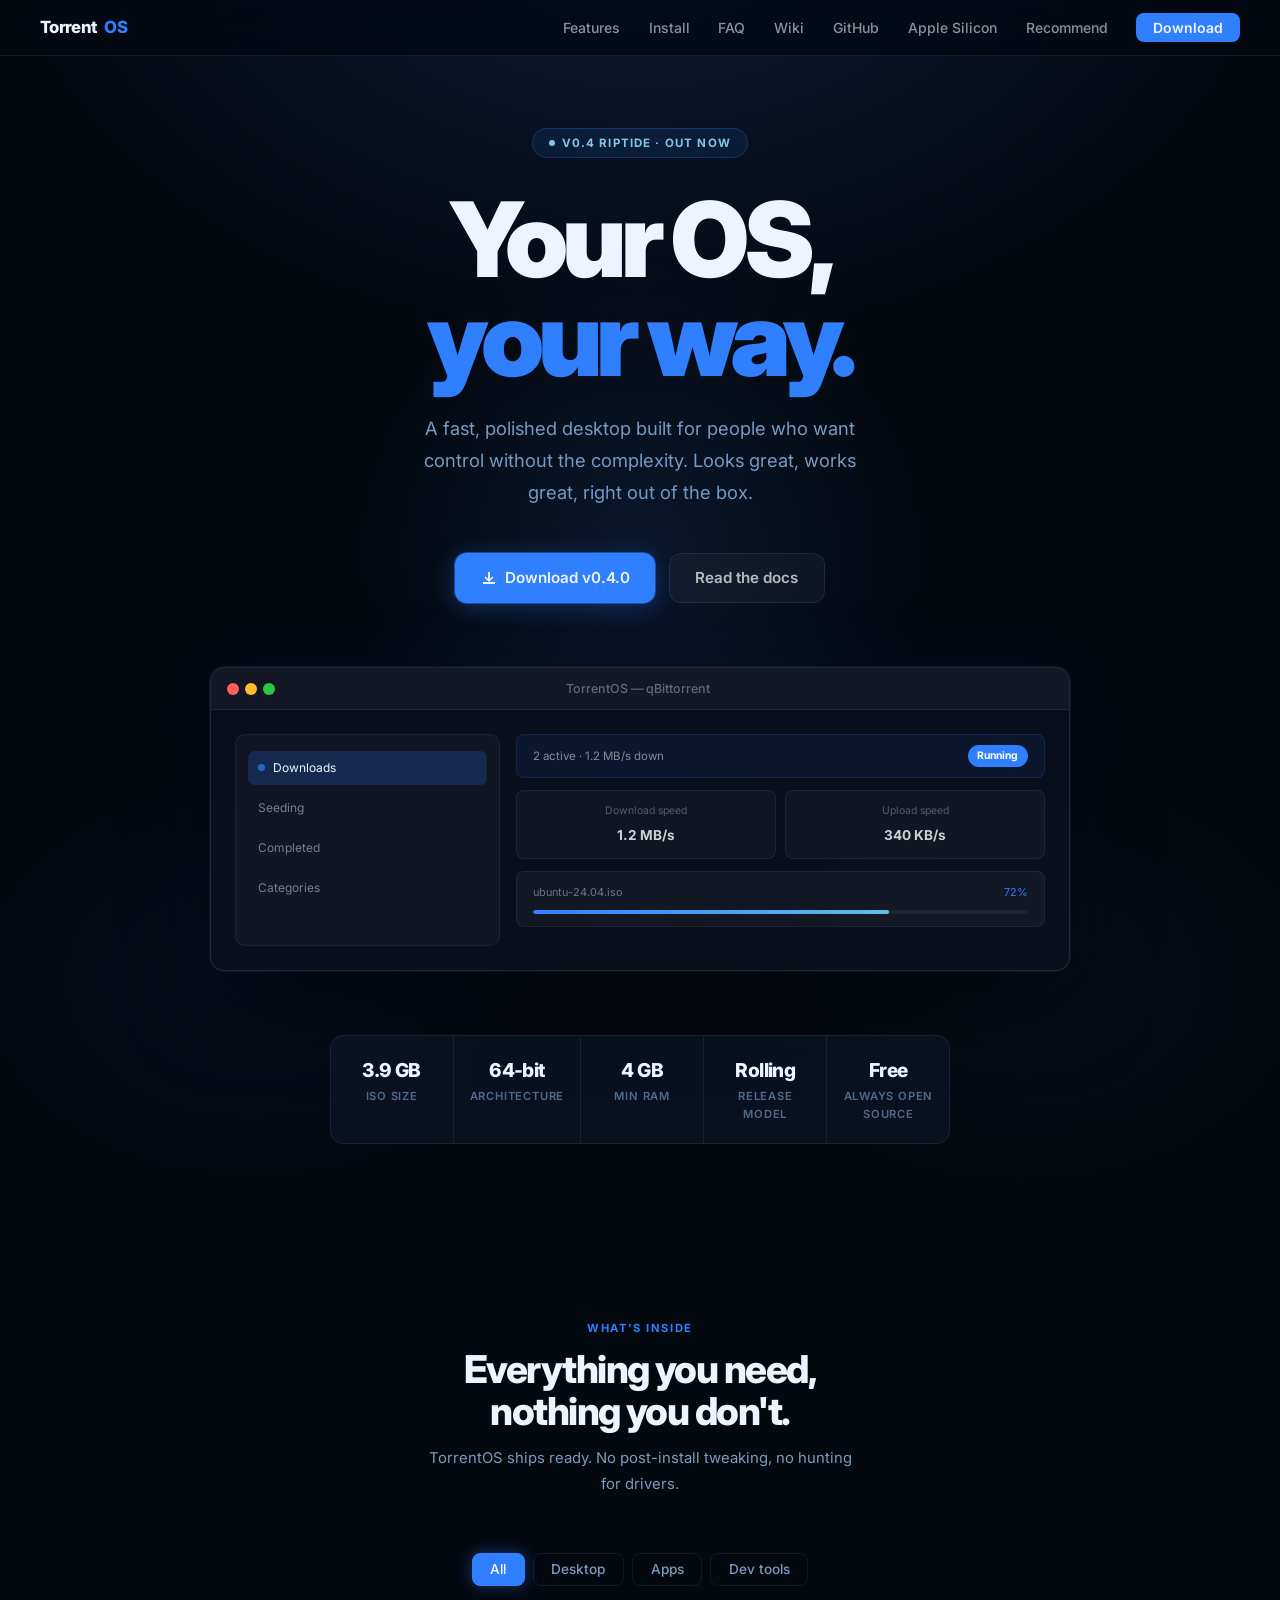
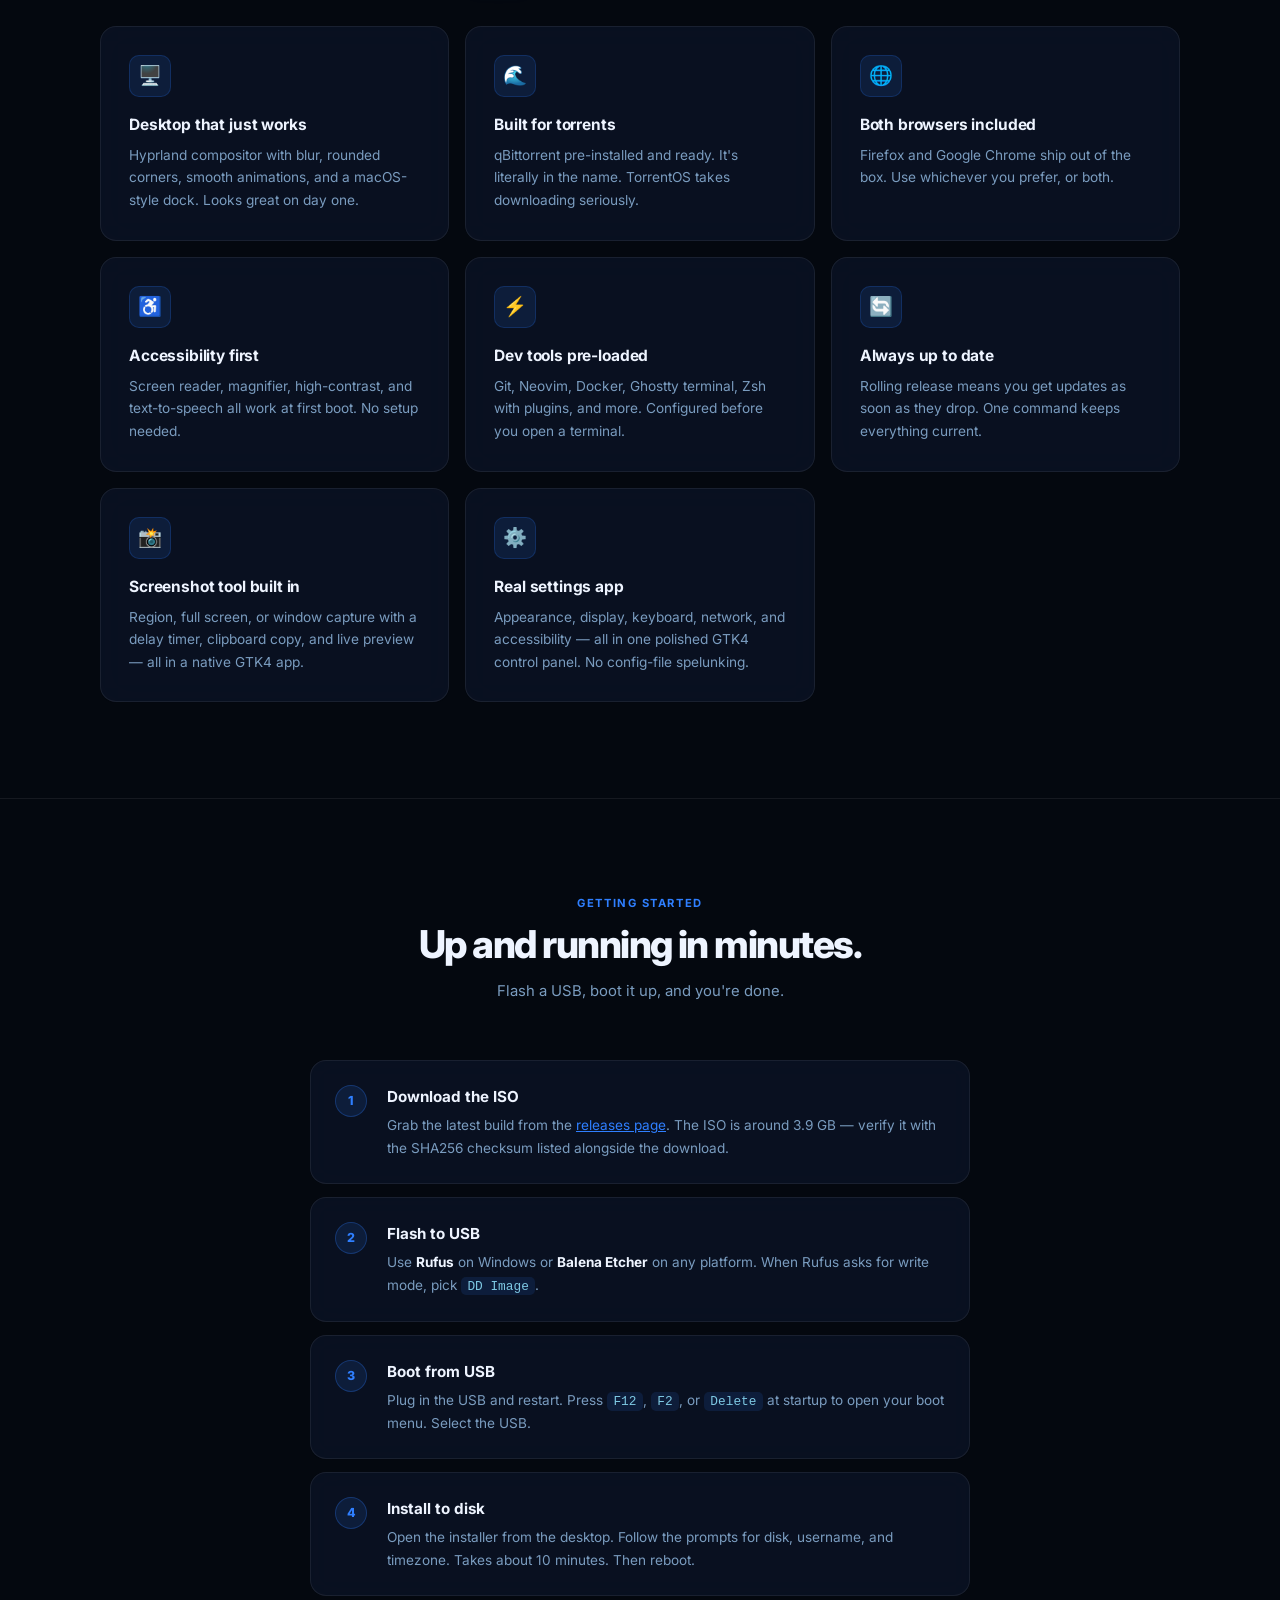
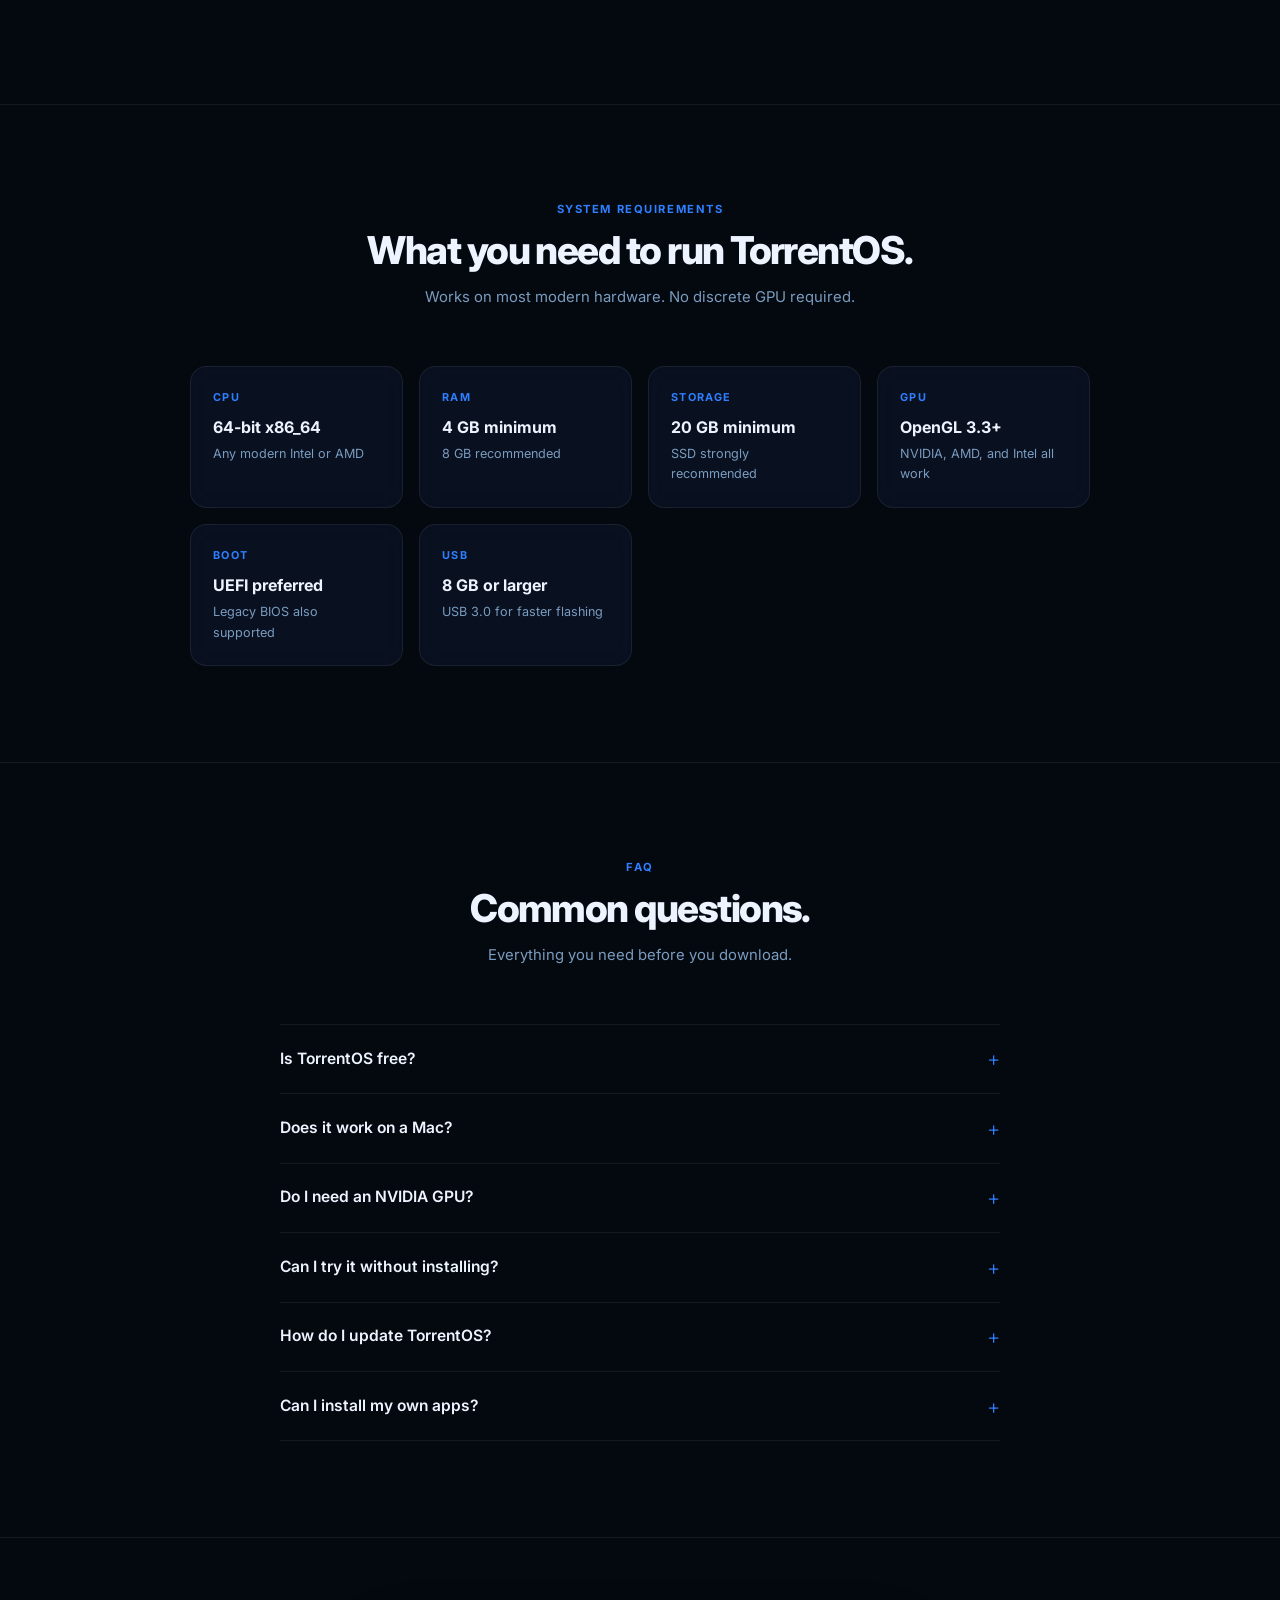
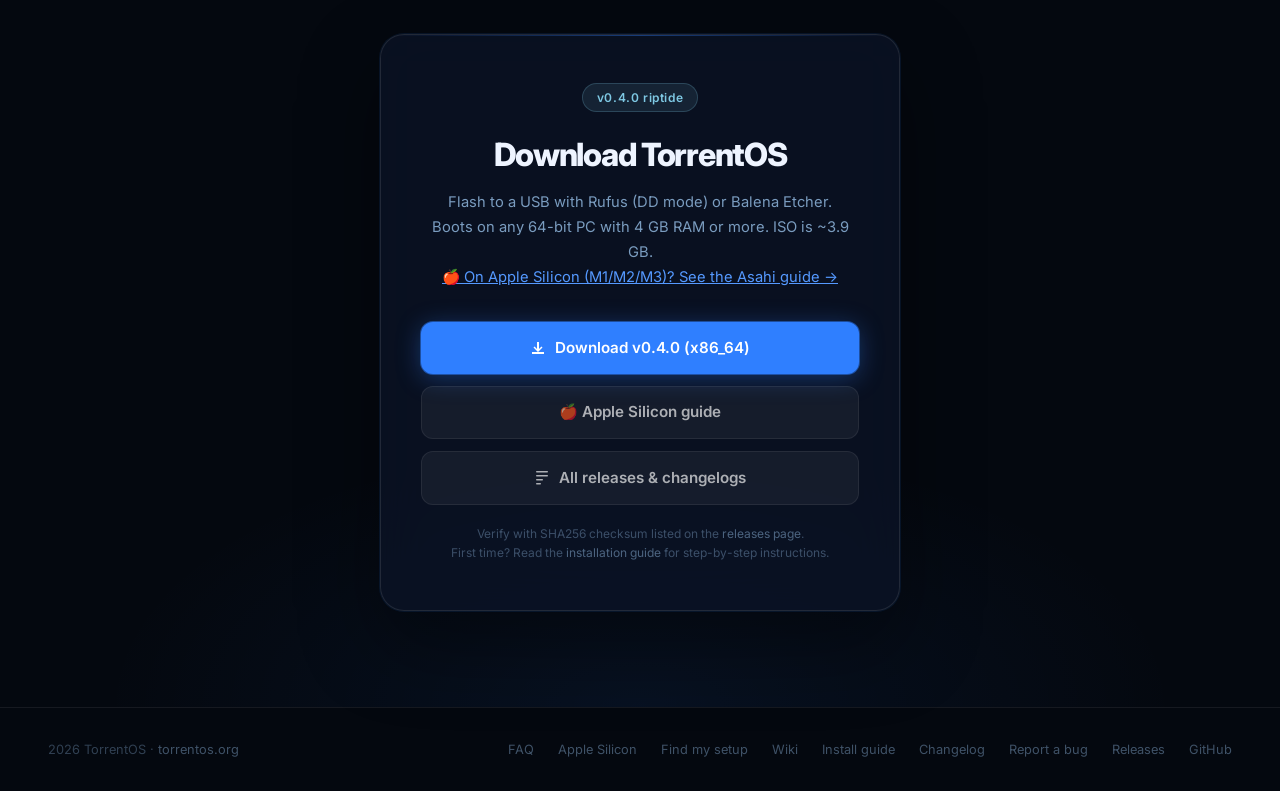
==== commit 9f471748: "fix(site): show v0.4.0 as current release on website Co-Authored-By: Claude Sonnet 4.6 <noreply@anth" ====
--- a/docs/site/index.html
+++ b/docs/site/index.html
@@ -685,7 +685,7 @@
 
     <div class="badge reveal">
       <span class="badge-dot"></span>
-      v0.5 riptide · out now
+      v0.4 riptide · out now
     </div>
 
     <h1 class="reveal reveal-delay-1">
@@ -700,7 +700,7 @@
     <div class="hero-btns reveal reveal-delay-3">
       <a href="https://github.com/rupertjwakefield2-dot/torrentos/releases/latest" class="btn btn-primary">
         <svg viewBox="0 0 16 16"><path d="M8 12l-4.5-4.5 1.06-1.06L7 8.88V2h2v6.88l2.44-2.44L12.5 7.5 8 12zM2 14h12v-2H2v2z"/></svg>
-        Download v0.5.0
+        Download v0.4.0
       </a>
       <a href="https://github.com/rupertjwakefield2-dot/torrentos/wiki" class="btn btn-outline">
         Read the docs
@@ -1035,13 +1035,13 @@
   <section class="download-section" id="download">
     <div class="container">
       <div class="download-card reveal">
-        <div class="version-pill">v0.5.0 riptide</div>
+        <div class="version-pill">v0.4.0 riptide</div>
         <h2>Download TorrentOS</h2>
         <p>Flash to a USB with Rufus (DD mode) or Balena Etcher.<br/>Boots on any 64-bit PC with 4 GB RAM or more. ISO is ~3.9 GB.<br/><a href="apple-silicon.html" style="color:var(--blue2)">🍎 On Apple Silicon (M1/M2/M3)? See the Asahi guide →</a></p>
         <div class="download-options">
           <a href="https://github.com/rupertjwakefield2-dot/torrentos/releases/latest" class="dl-btn dl-primary">
             <svg width="16" height="16" fill="currentColor" viewBox="0 0 16 16"><path d="M8 12l-4.5-4.5 1.06-1.06L7 8.88V2h2v6.88l2.44-2.44L12.5 7.5 8 12zM2 14h12v-2H2v2z"/></svg>
-            Download v0.5.0 (x86_64)
+            Download v0.4.0 (x86_64)
           </a>
           <a href="apple-silicon.html" class="dl-btn dl-secondary">
             🍎 Apple Silicon guide
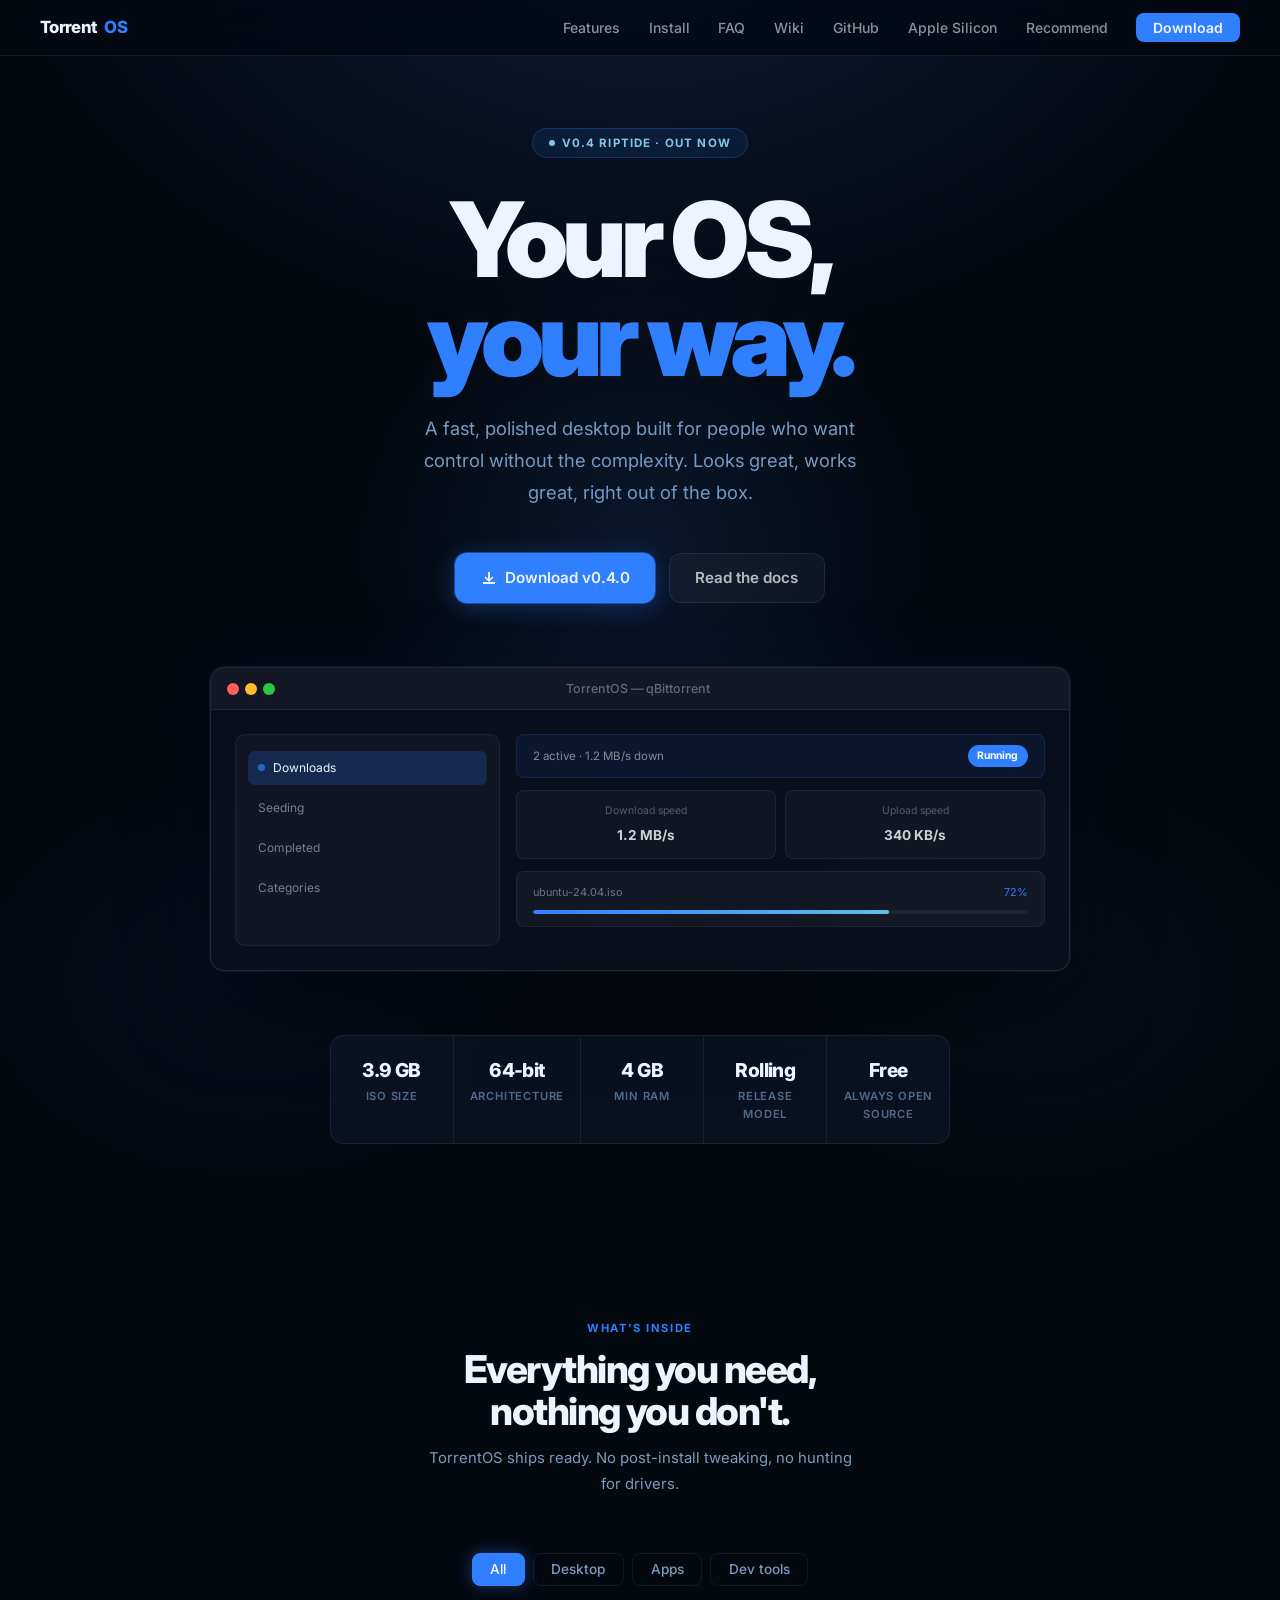
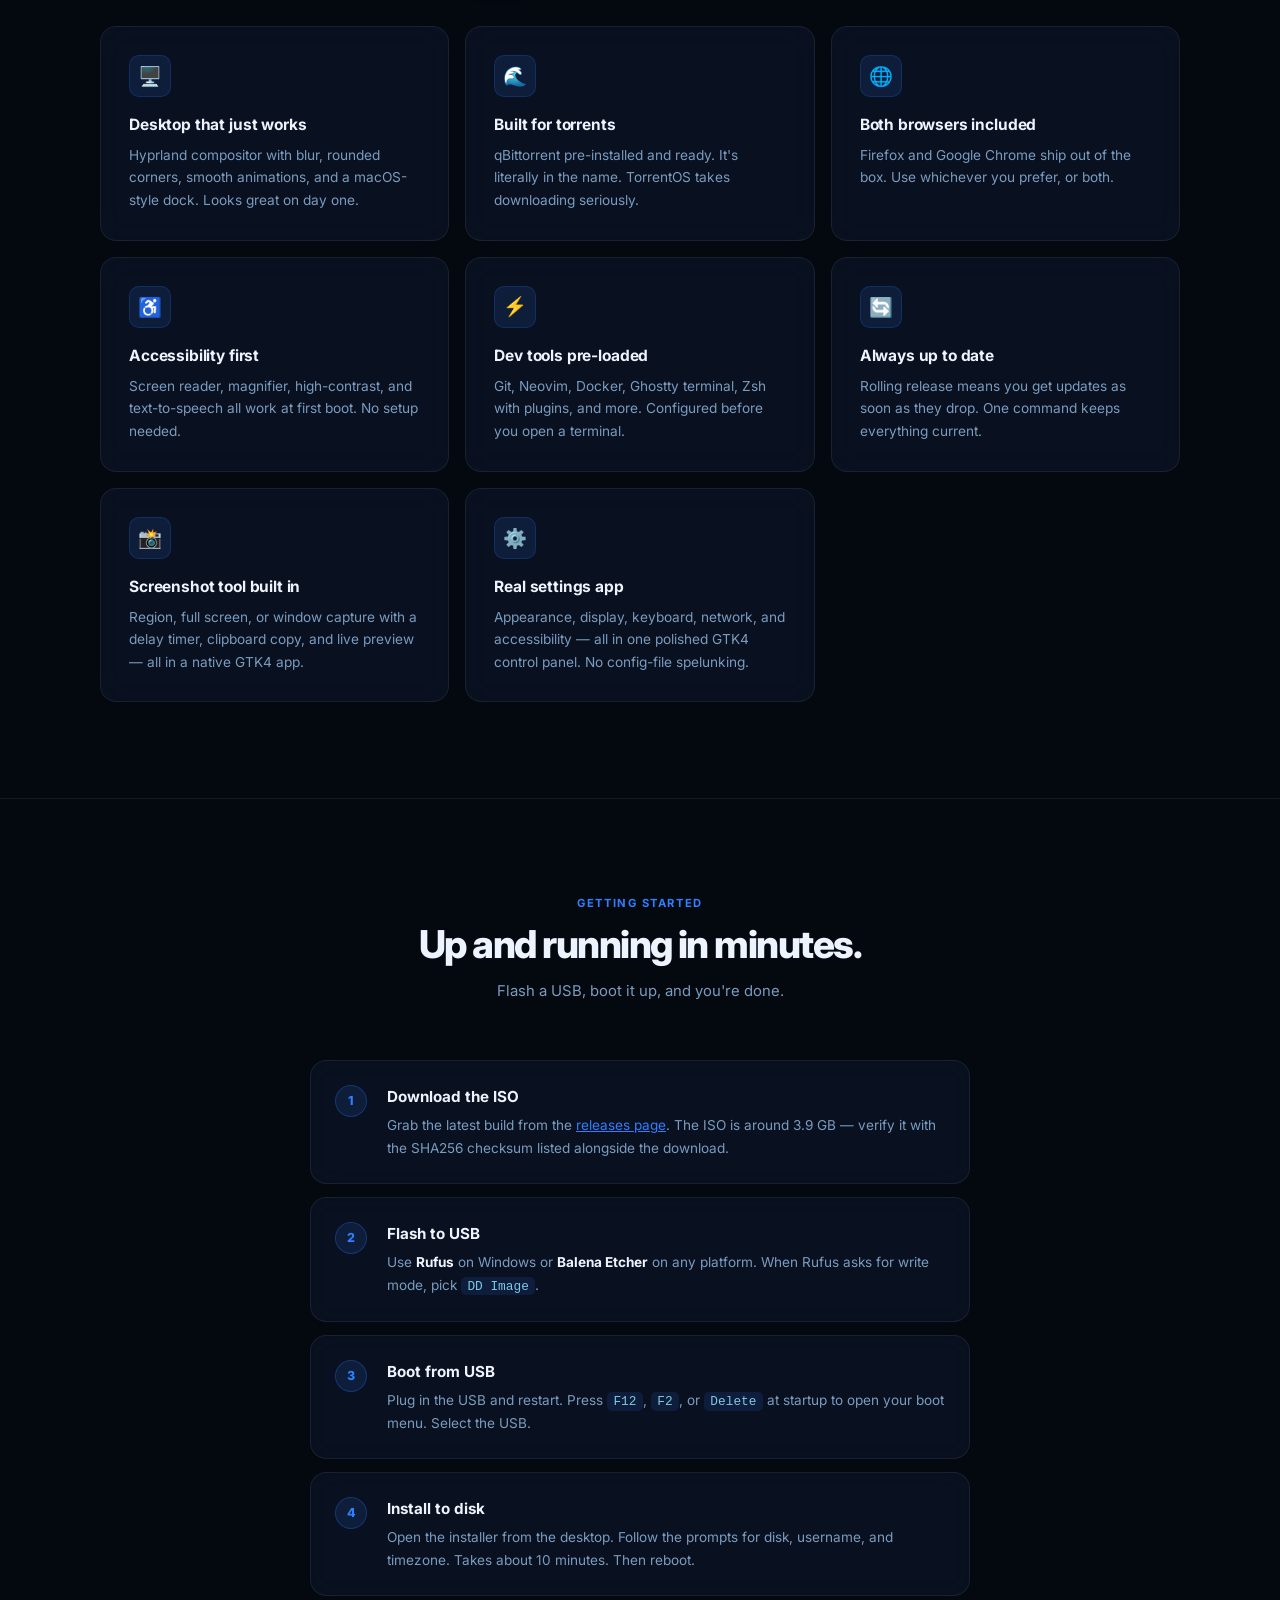
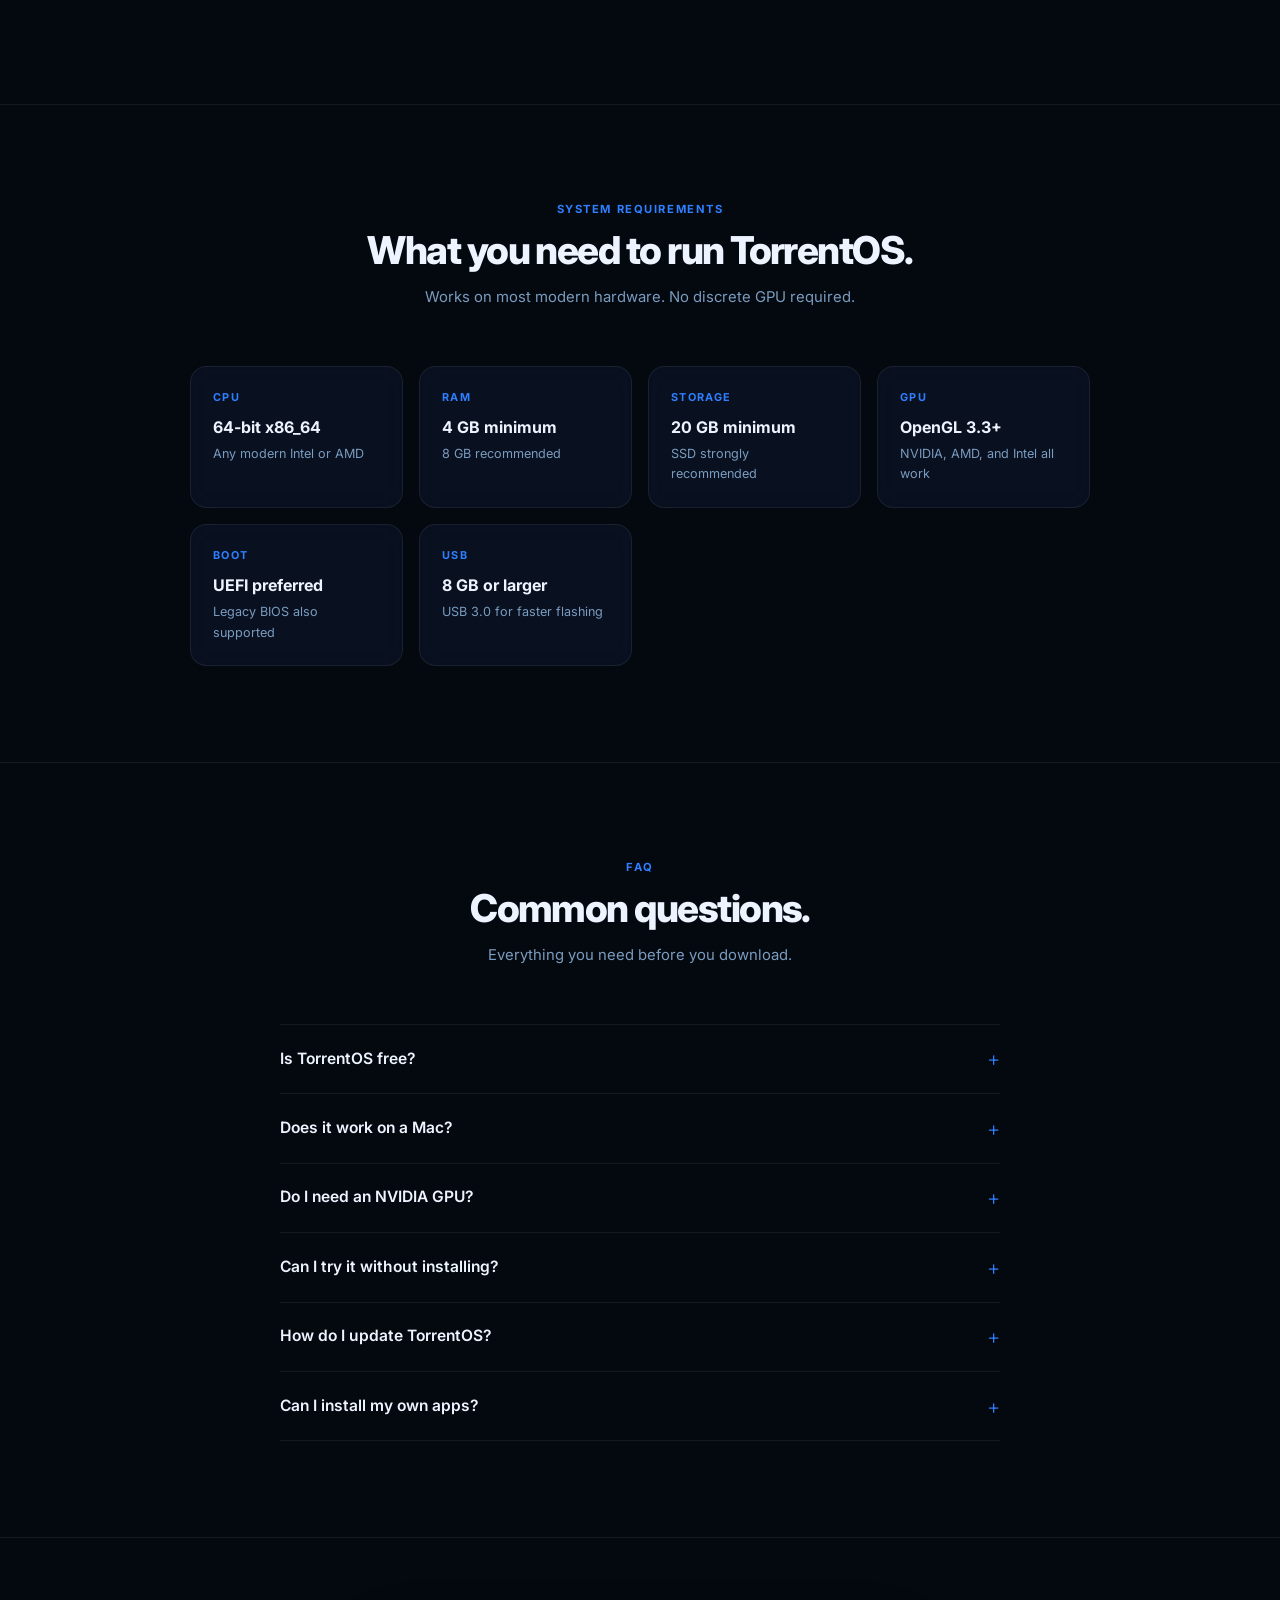
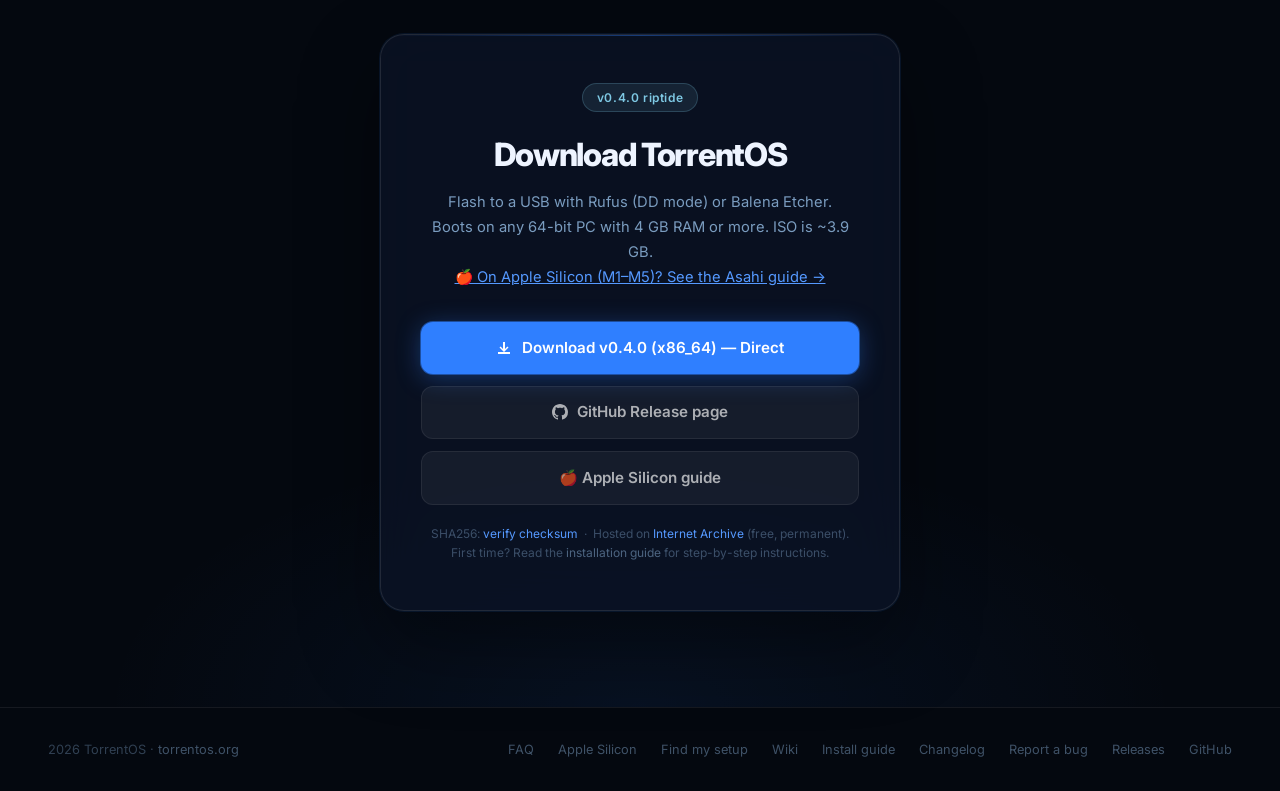
==== commit a1c5bf9e: "build+website: fix ISO download — use archive.org instead of SourceForge - build-iso.yml: add Intern" ====
--- a/docs/site/index.html
+++ b/docs/site/index.html
@@ -674,7 +674,7 @@
       <li><a href="https://github.com/rupertjwakefield2-dot/torrentos">GitHub</a></li>
       <li><a href="apple-silicon.html">Apple Silicon</a></li>
       <li><a href="recommend.html">Recommend</a></li>
-      <li><a href="https://github.com/rupertjwakefield2-dot/torrentos/releases/latest" class="nav-cta">Download</a></li>
+      <li><a href="https://archive.org/download/torrentos-0.4.0-x86_64/torrentos-0.4.0-x86_64.iso" class="nav-cta">Download</a></li>
     </ul>
   </nav>
 
@@ -698,7 +698,7 @@
     </p>
 
     <div class="hero-btns reveal reveal-delay-3">
-      <a href="https://github.com/rupertjwakefield2-dot/torrentos/releases/latest" class="btn btn-primary">
+      <a href="https://archive.org/download/torrentos-0.4.0-x86_64/torrentos-0.4.0-x86_64.iso" class="btn btn-primary">
         <svg viewBox="0 0 16 16"><path d="M8 12l-4.5-4.5 1.06-1.06L7 8.88V2h2v6.88l2.44-2.44L12.5 7.5 8 12zM2 14h12v-2H2v2z"/></svg>
         Download v0.4.0
       </a>
@@ -1037,22 +1037,23 @@
       <div class="download-card reveal">
         <div class="version-pill">v0.4.0 riptide</div>
         <h2>Download TorrentOS</h2>
-        <p>Flash to a USB with Rufus (DD mode) or Balena Etcher.<br/>Boots on any 64-bit PC with 4 GB RAM or more. ISO is ~3.9 GB.<br/><a href="apple-silicon.html" style="color:var(--blue2)">🍎 On Apple Silicon (M1/M2/M3)? See the Asahi guide →</a></p>
+        <p>Flash to a USB with Rufus (DD mode) or Balena Etcher.<br/>Boots on any 64-bit PC with 4 GB RAM or more. ISO is ~3.9 GB.<br/><a href="apple-silicon.html" style="color:var(--blue2)">🍎 On Apple Silicon (M1–M5)? See the Asahi guide →</a></p>
         <div class="download-options">
-          <a href="https://github.com/rupertjwakefield2-dot/torrentos/releases/latest" class="dl-btn dl-primary">
+          <a href="https://archive.org/download/torrentos-0.4.0-x86_64/torrentos-0.4.0-x86_64.iso" class="dl-btn dl-primary">
             <svg width="16" height="16" fill="currentColor" viewBox="0 0 16 16"><path d="M8 12l-4.5-4.5 1.06-1.06L7 8.88V2h2v6.88l2.44-2.44L12.5 7.5 8 12zM2 14h12v-2H2v2z"/></svg>
-            Download v0.4.0 (x86_64)
+            Download v0.4.0 (x86_64) — Direct
+          </a>
+          <a href="https://github.com/rupertjwakefield2-dot/torrentos/releases/tag/v0.4.0" class="dl-btn dl-secondary">
+            <svg width="16" height="16" fill="currentColor" viewBox="0 0 16 16"><path d="M8 0C3.58 0 0 3.58 0 8c0 3.54 2.29 6.53 5.47 7.59.4.07.55-.17.55-.38 0-.19-.01-.82-.01-1.49-2.01.37-2.53-.49-2.69-.94-.09-.23-.48-.94-.82-1.13-.28-.15-.68-.52-.01-.53.63-.01 1.08.58 1.23.82.72 1.21 1.87.87 2.33.66.07-.52.28-.87.51-1.07-1.78-.2-3.64-.89-3.64-3.95 0-.87.31-1.59.82-2.15-.08-.2-.36-1.02.08-2.12 0 0 .67-.21 2.2.82.64-.18 1.32-.27 2-.27.68 0 1.36.09 2 .27 1.53-1.04 2.2-.82 2.2-.82.44 1.1.16 1.92.08 2.12.51.56.82 1.27.82 2.15 0 3.07-1.87 3.75-3.65 3.95.29.25.54.73.54 1.48 0 1.07-.01 1.93-.01 2.2 0 .21.15.46.55.38A8.013 8.013 0 0016 8c0-4.42-3.58-8-8-8z"/></svg>
+            GitHub Release page
           </a>
           <a href="apple-silicon.html" class="dl-btn dl-secondary">
             🍎 Apple Silicon guide
           </a>
-          <a href="https://github.com/rupertjwakefield2-dot/torrentos/releases" class="dl-btn dl-secondary">
-            <svg width="16" height="16" fill="currentColor" viewBox="0 0 16 16"><path d="M2 1.75A.75.75 0 012.75 1h10.5a.75.75 0 010 1.5H2.75A.75.75 0 012 1.75zm0 4A.75.75 0 012.75 5h10.5a.75.75 0 010 1.5H2.75A.75.75 0 012 5.75zm0 4a.75.75 0 01.75-.75h5.5a.75.75 0 010 1.5h-5.5A.75.75 0 012 9.75zm0 4a.75.75 0 01.75-.75h3.5a.75.75 0 010 1.5h-3.5A.75.75 0 012 13.75z"/></svg>
-            All releases &amp; changelogs
-          </a>
         </div>
         <div class="dl-meta">
-          Verify with SHA256 checksum listed on the <a href="https://github.com/rupertjwakefield2-dot/torrentos/releases/latest">releases page</a>.<br />
+          SHA256: <a href="https://archive.org/download/torrentos-0.4.0-x86_64/SHA256SUMS" style="color:var(--blue2)">verify checksum</a> &nbsp;·&nbsp;
+          Hosted on <a href="https://archive.org/details/torrentos-0.4.0-x86_64" style="color:var(--blue2)">Internet Archive</a> (free, permanent).<br />
           First time? Read the <a href="https://github.com/rupertjwakefield2-dot/torrentos/wiki/Installation">installation guide</a> for step-by-step instructions.
         </div>
       </div>
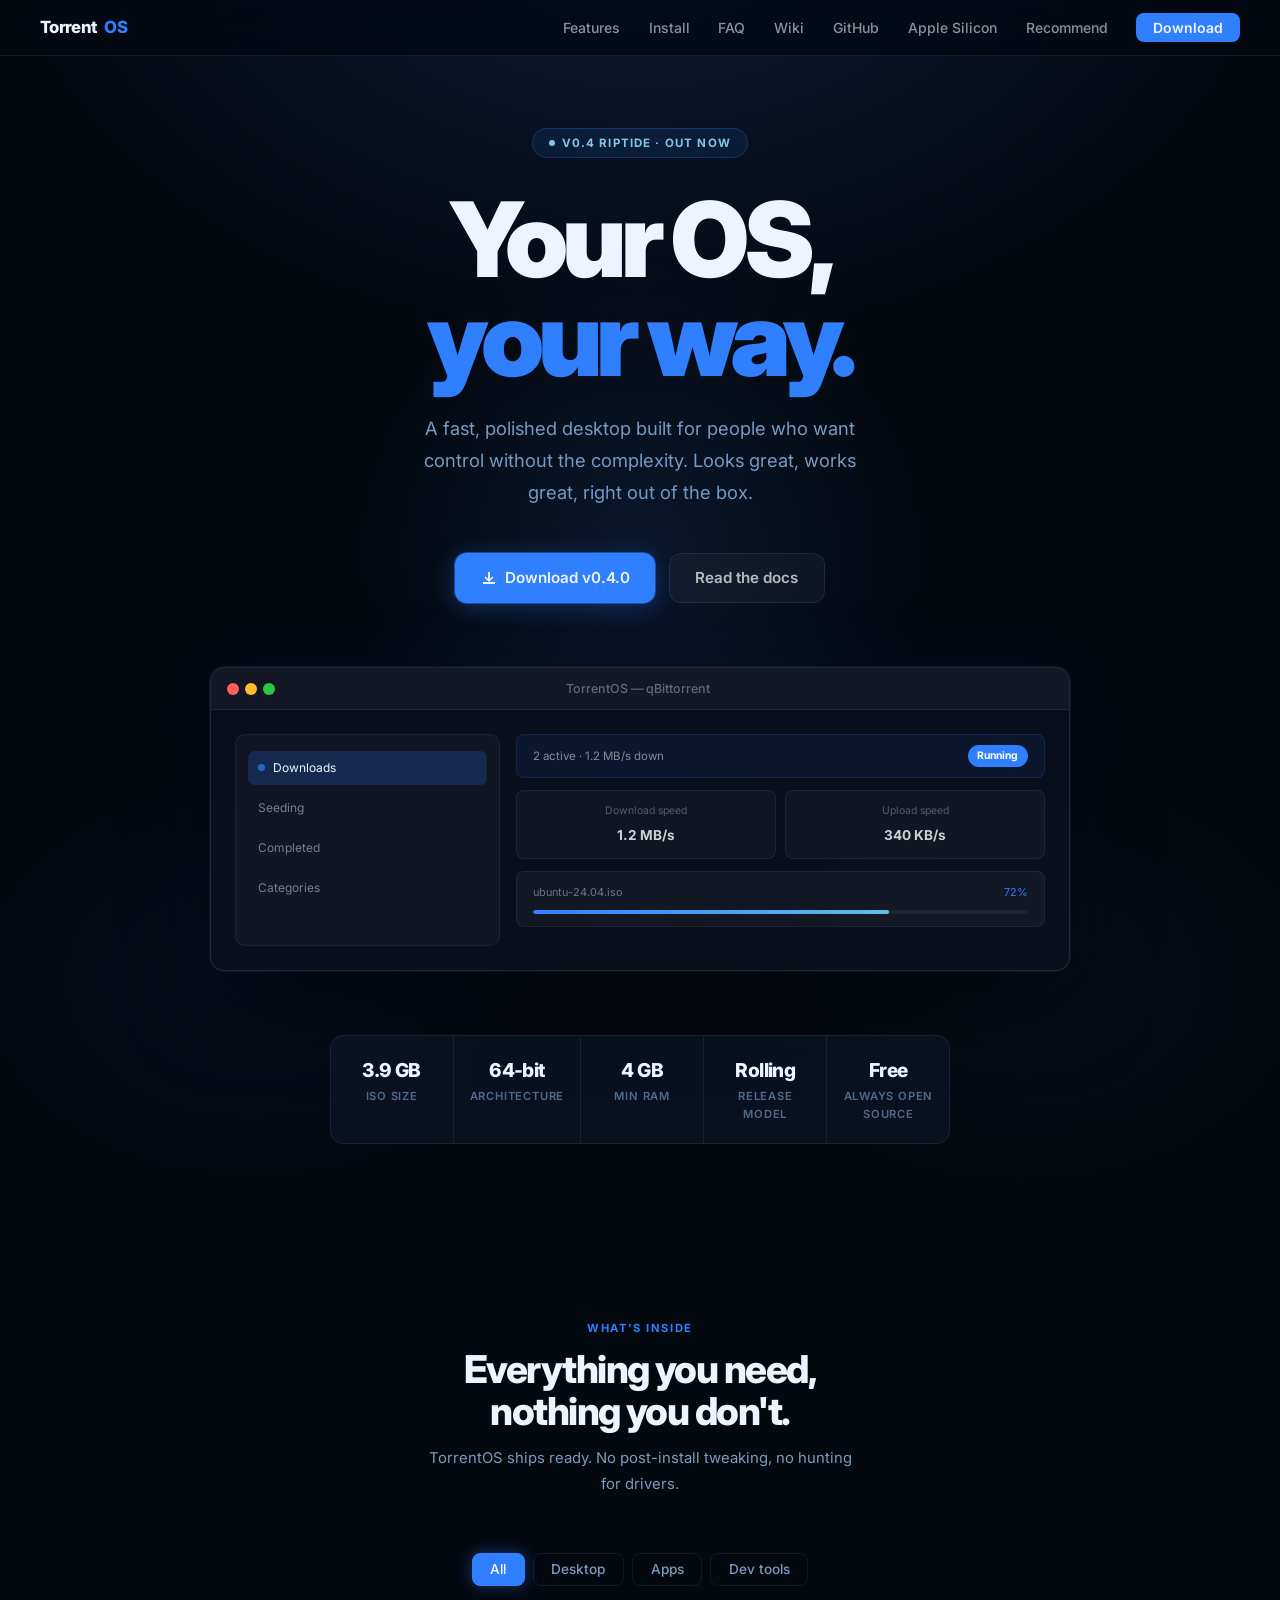
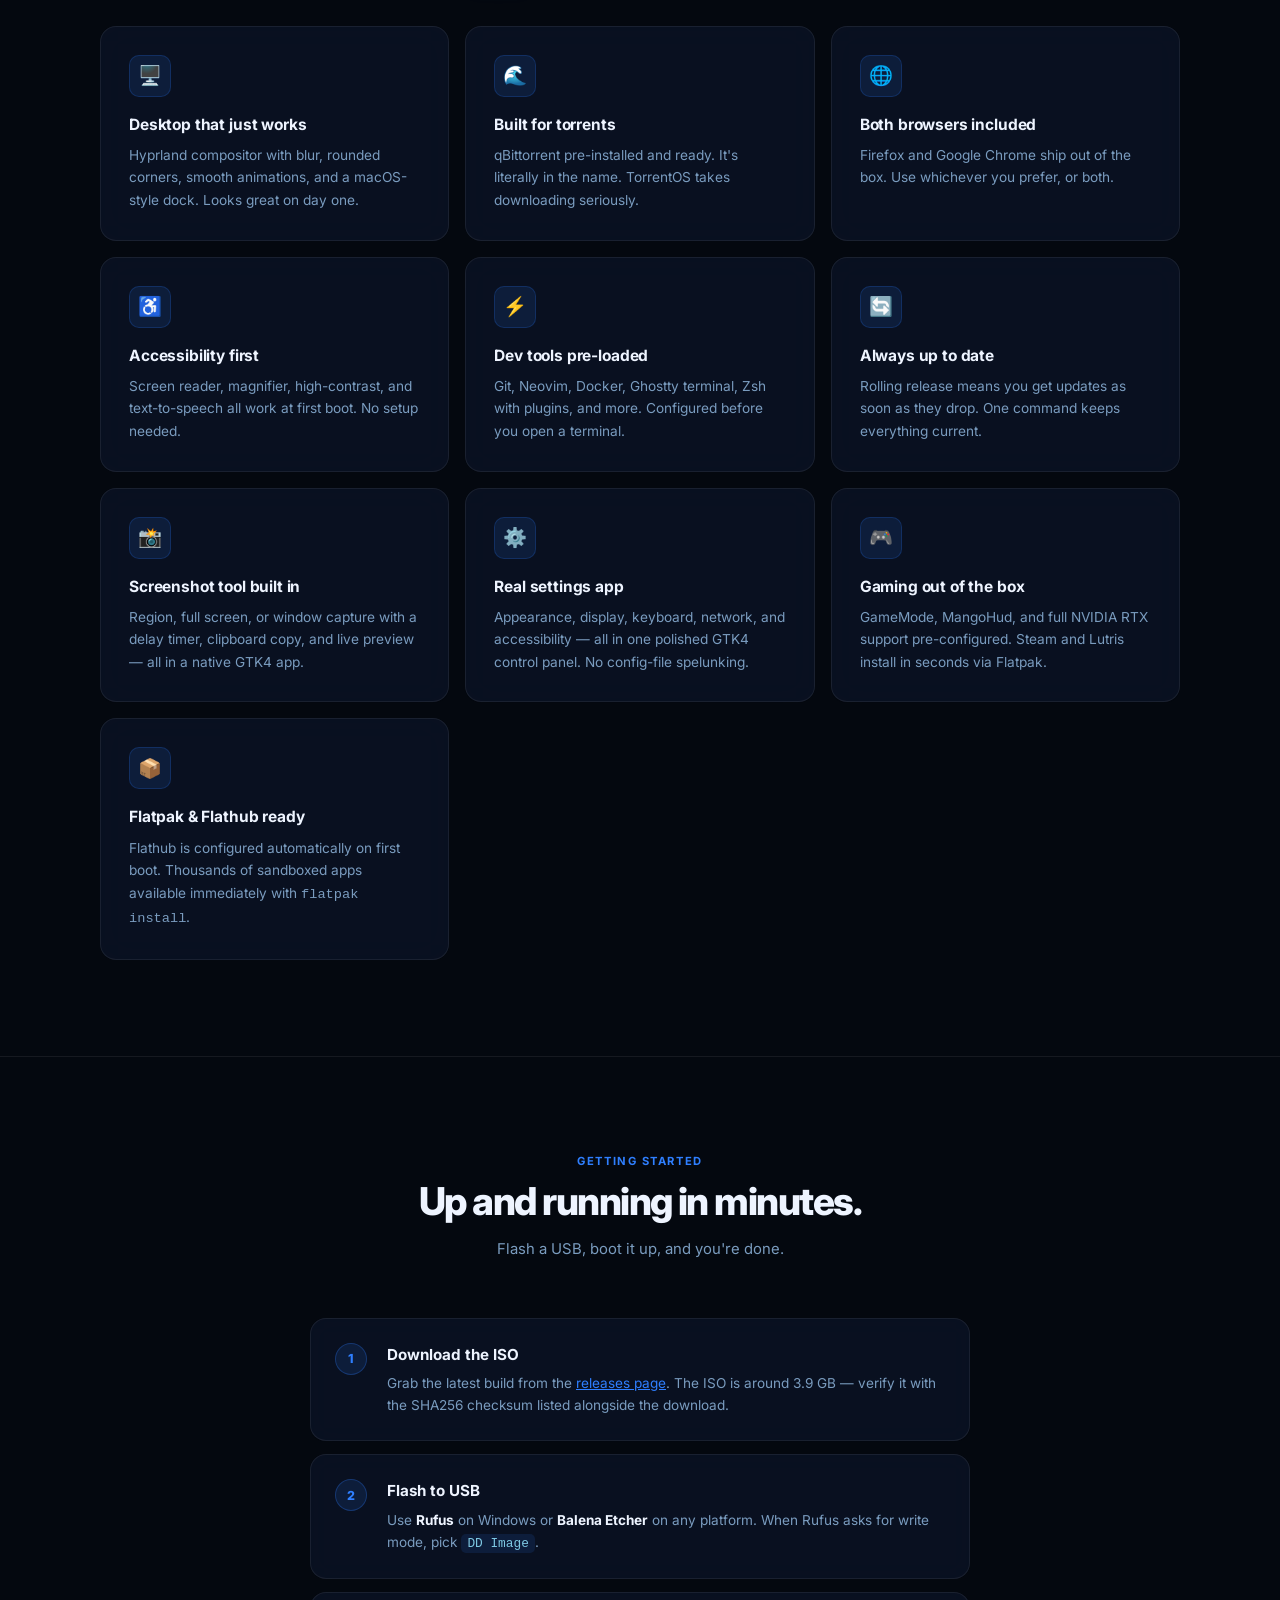
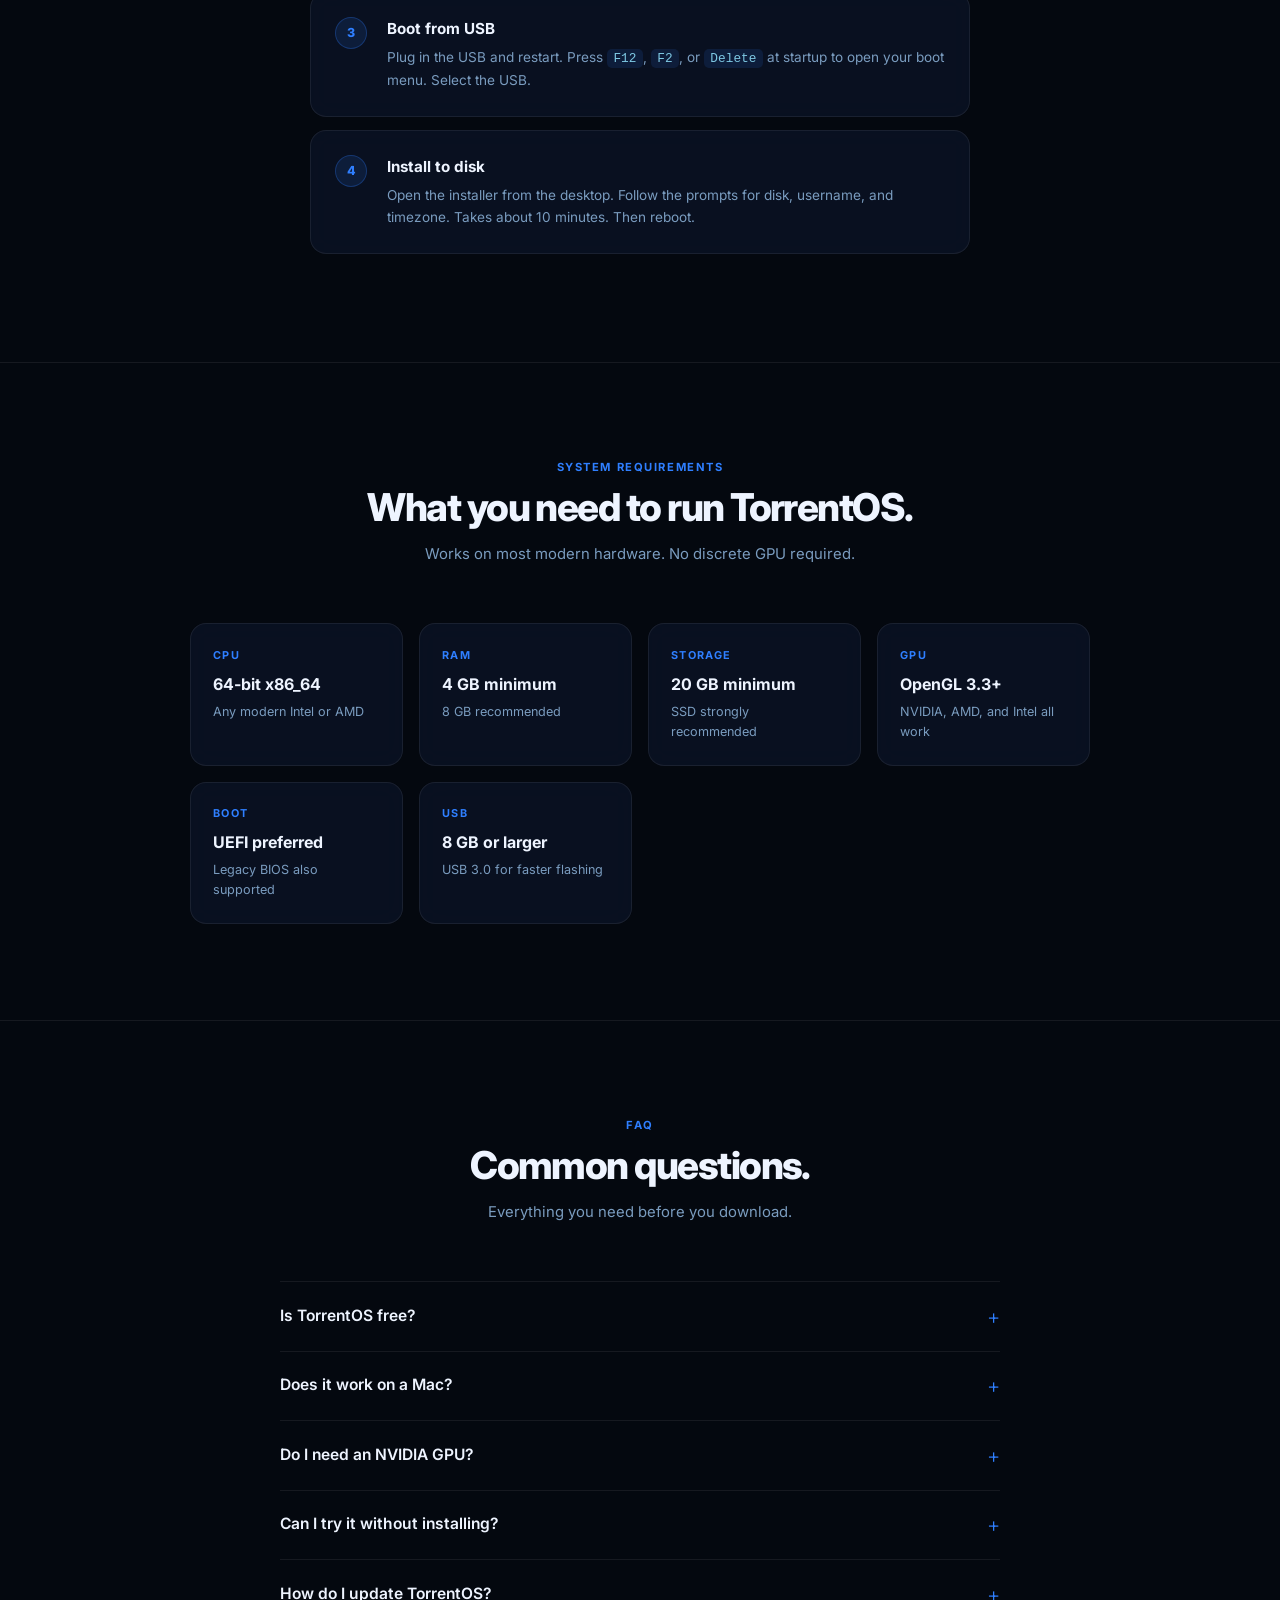
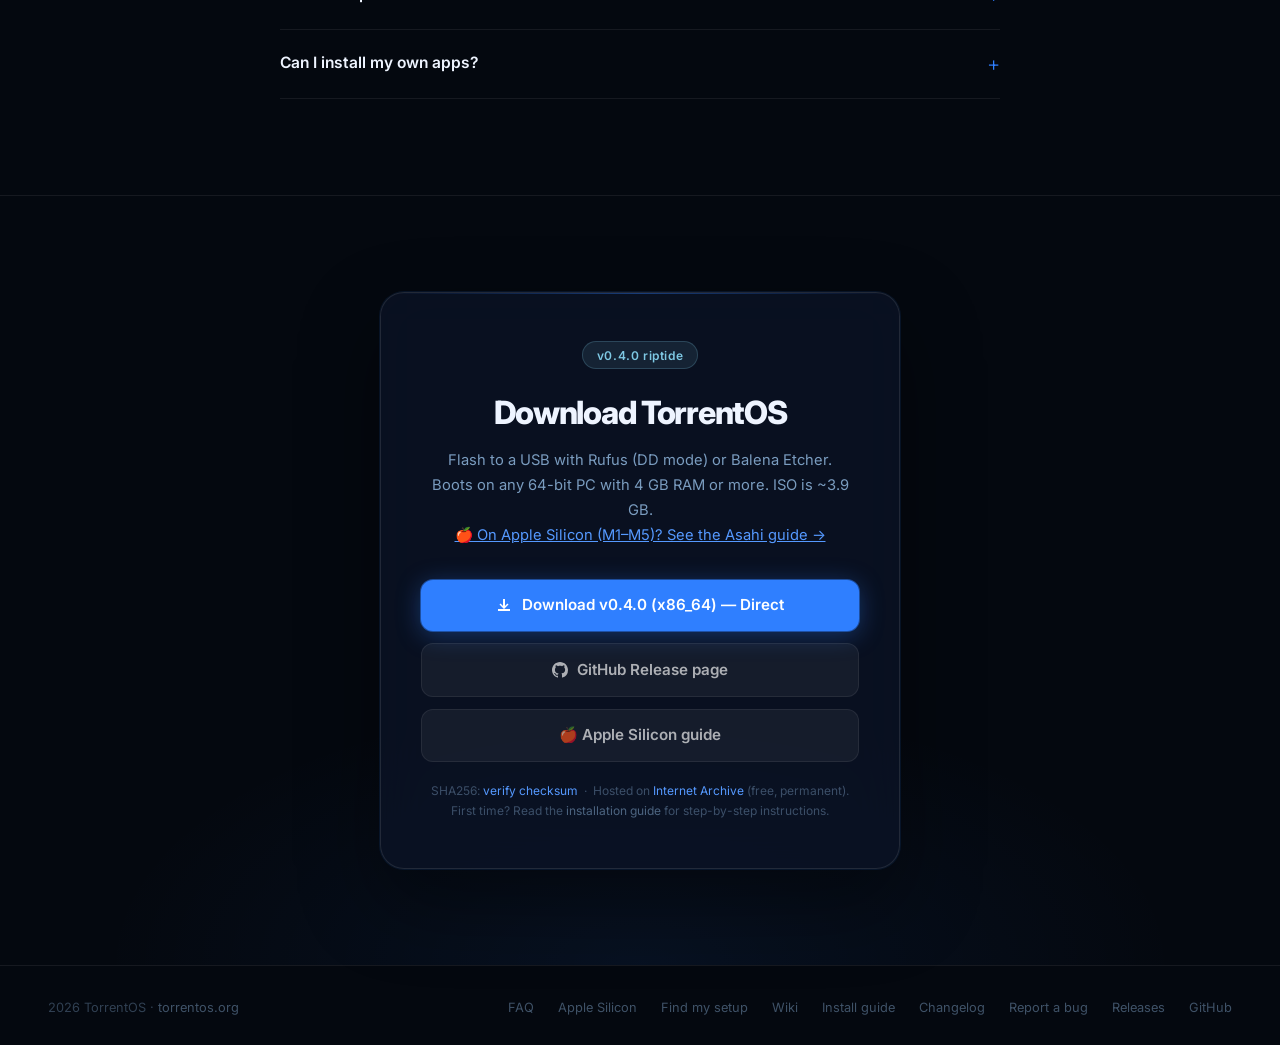
==== commit c4d33bed: "feat: add nvim config, expand zsh functions, improve gestures/mimeapps, fix FAQ content - Add full L" ====
--- a/docs/site/index.html
+++ b/docs/site/index.html
@@ -833,6 +833,16 @@
           <h3>Real settings app</h3>
           <p>Appearance, display, keyboard, network, and accessibility — all in one polished GTK4 control panel. No config-file spelunking.</p>
         </div>
+        <div class="card reveal reveal-delay-3">
+          <div class="card-icon">🎮</div>
+          <h3>Gaming out of the box</h3>
+          <p>GameMode, MangoHud, and full NVIDIA RTX support pre-configured. Steam and Lutris install in seconds via Flatpak.</p>
+        </div>
+        <div class="card reveal reveal-delay-4">
+          <div class="card-icon">📦</div>
+          <h3>Flatpak &amp; Flathub ready</h3>
+          <p>Flathub is configured automatically on first boot. Thousands of sandboxed apps available immediately with <code>flatpak install</code>.</p>
+        </div>
       </div>
 
       <div class="tab-panel" id="tab-desktop">
@@ -894,13 +904,28 @@
         </div>
         <div class="card reveal reveal-delay-2">
           <div class="card-icon">🐳</div>
-          <h3>Docker</h3>
-          <p>Pre-installed and ready. Run `docker run` and it works. No post-install setup.</p>
+          <h3>Docker &amp; Podman</h3>
+          <p>Both pre-installed and ready. Run <code>docker run</code> and it works. No post-install setup.</p>
         </div>
         <div class="card reveal reveal-delay-3">
           <div class="card-icon">🛠️</div>
           <h3>Full stack ready</h3>
-          <p>Git, Neovim, Python 3, Node.js, Go, and Zsh with plugins all configured out of the box.</p>
+          <p>Git, Neovim, Python 3, Node.js, Rust, Go, and Zsh with fzf, zoxide, bat, eza, and ripgrep.</p>
+        </div>
+        <div class="card reveal reveal-delay-4">
+          <div class="card-icon">🎮</div>
+          <h3>Gaming ready</h3>
+          <p>GameMode and MangoHud pre-installed. Full NVIDIA RTX support out of the box with correct Wayland env vars.</p>
+        </div>
+        <div class="card reveal reveal-delay-5">
+          <div class="card-icon">📦</div>
+          <h3>Flatpak + Flathub</h3>
+          <p>Flatpak pre-configured and Flathub added automatically on first boot — thousands of sandboxed apps one command away.</p>
+        </div>
+        <div class="card reveal reveal-delay-6">
+          <div class="card-icon">🔍</div>
+          <h3>System diagnostics</h3>
+          <p><code>torrentos-doctor</code> checks GPU drivers, audio, services, disk space, NVIDIA Wayland env, and more. Run <code>doctor --fix</code> to auto-repair.</p>
         </div>
       </div>
     </div>
@@ -1007,11 +1032,11 @@
         </details>
         <details class="faq-item reveal reveal-delay-2">
           <summary>Does it work on a Mac?</summary>
-          <p>Intel Macs can boot TorrentOS from USB and run it as a live desktop, but installing to disk requires disabling Secure Boot and repartitioning. Apple Silicon (M1/M2/M3) is not currently supported — the ISO is x86_64 only.</p>
+          <p>Intel Macs can boot TorrentOS from USB and run it as a live desktop, but installing to disk requires disabling Secure Boot and repartitioning. Apple Silicon (M1–M5) is not currently supported — the ISO is x86_64 only. See the <a href="apple-silicon.html" style="color:var(--blue2)">Apple Silicon page</a> for future plans.</p>
         </details>
         <details class="faq-item reveal reveal-delay-3">
           <summary>Do I need an NVIDIA GPU?</summary>
-          <p>No. TorrentOS works on Intel integrated graphics, AMD, and NVIDIA. NVIDIA requires the proprietary driver after installing to disk — the live ISO uses software rendering as a fallback so it boots on anything.</p>
+          <p>No. TorrentOS works on Intel integrated graphics, AMD GPUs, and NVIDIA. NVIDIA RTX and GTX cards are fully supported — <code>nvidia-dkms</code>, the correct Wayland environment variables (<code>WLR_NO_HARDWARE_CURSORS</code>, <code>GBM_BACKEND</code>), and DRM modeset are all configured out of the box. GameMode and MangoHud also work with NVIDIA.</p>
         </details>
         <details class="faq-item reveal reveal-delay-4">
           <summary>Can I try it without installing?</summary>
@@ -1023,7 +1048,7 @@
         </details>
         <details class="faq-item reveal reveal-delay-6">
           <summary>Can I install my own apps?</summary>
-          <p>Yes. TorrentOS uses <code>pacman</code> (Arch Linux package manager) and supports the AUR via <code>paru</code>. You can install almost any Linux application, including Flatpaks and AppImages.</p>
+          <p>Yes. TorrentOS uses <code>pacman</code> (Arch Linux package manager) and supports the AUR via <code>paru</code>. Flatpak is pre-installed and Flathub is configured automatically on first boot — giving you access to thousands of sandboxed apps. AppImages also work out of the box.</p>
         </details>
       </div>
     </div>
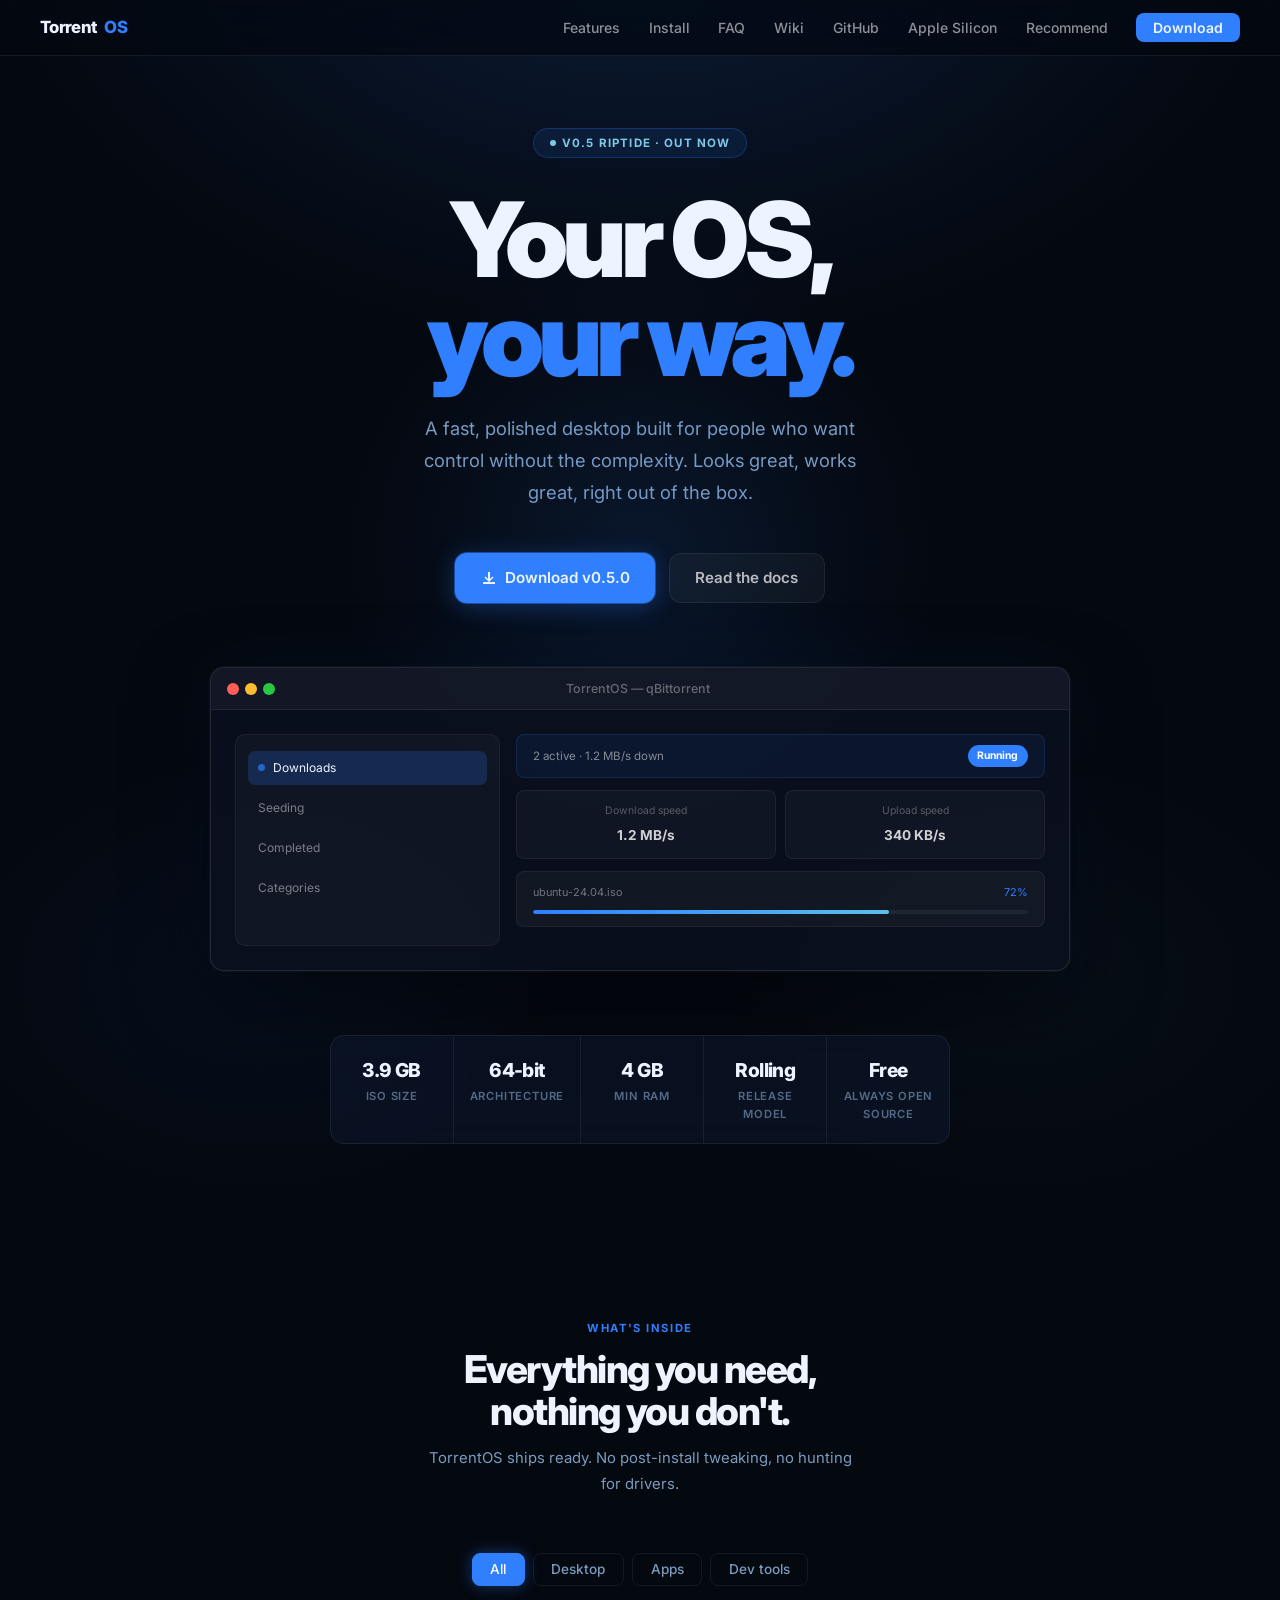
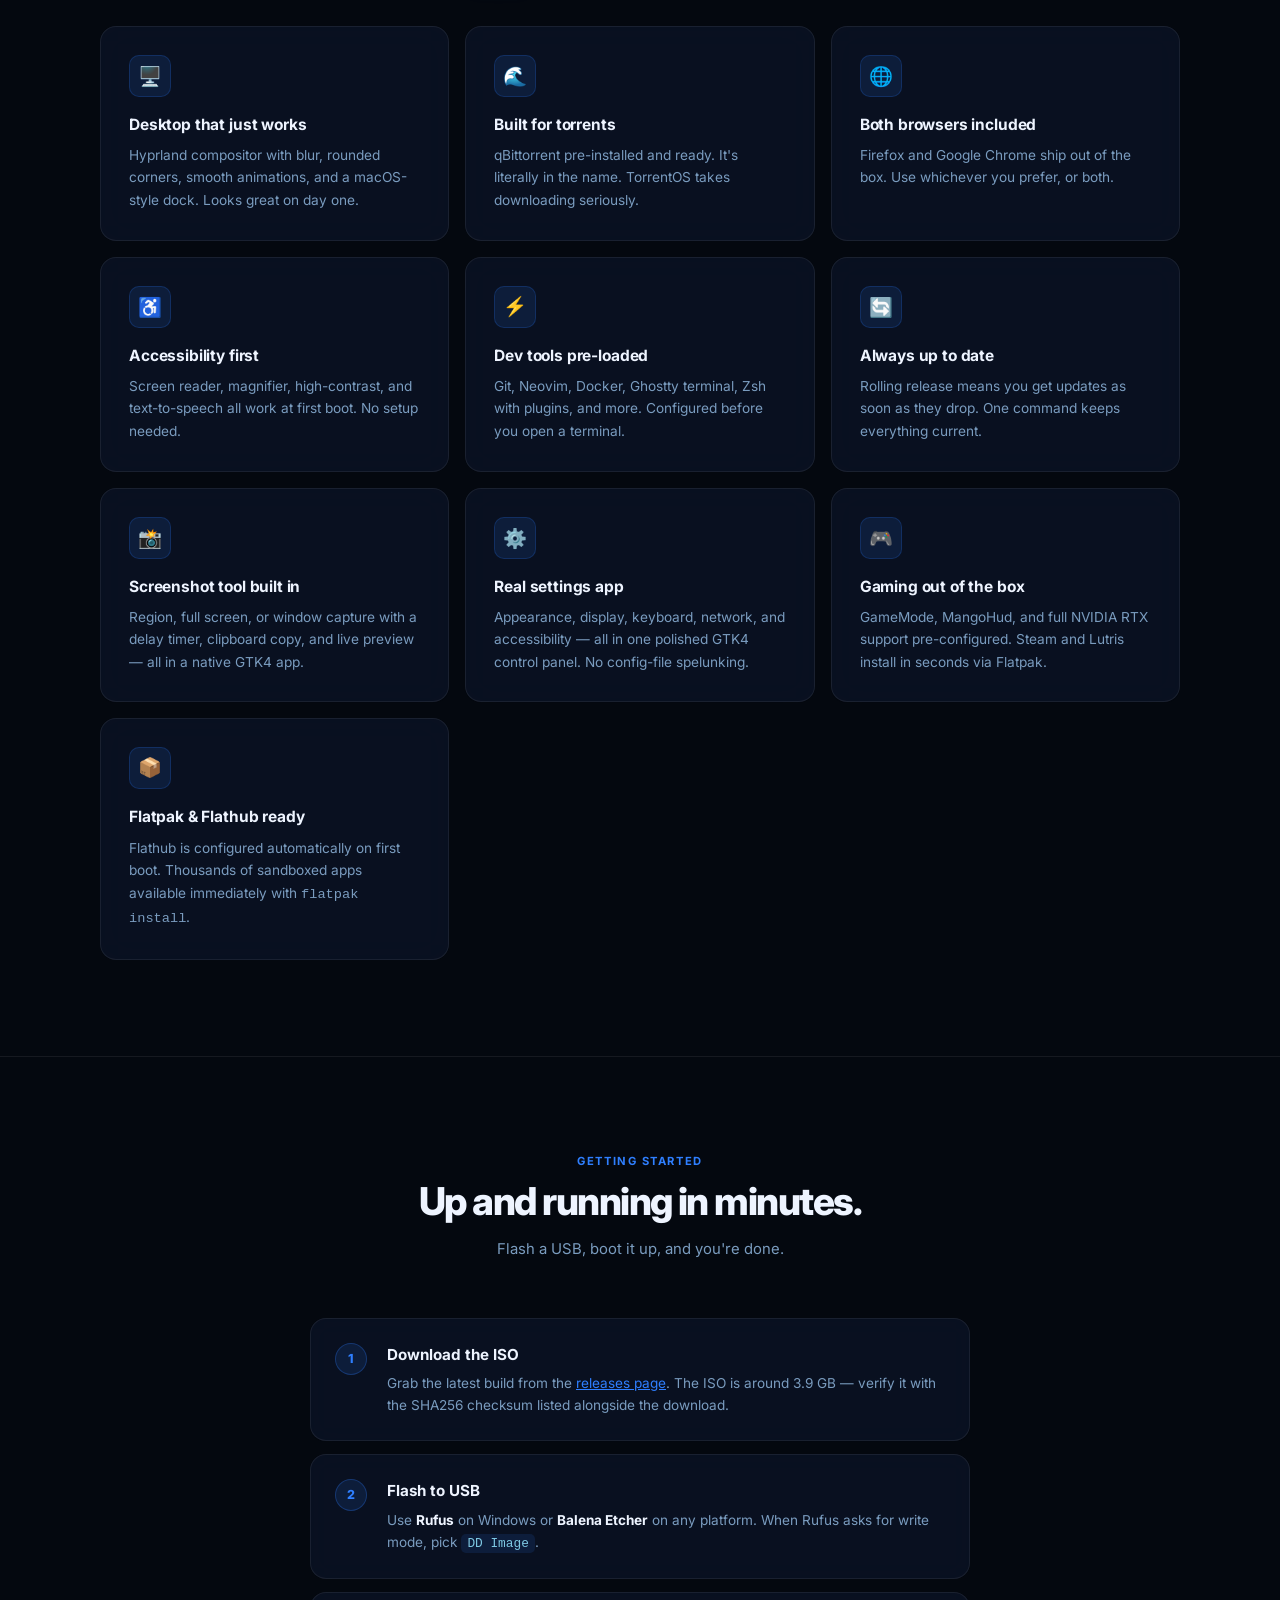
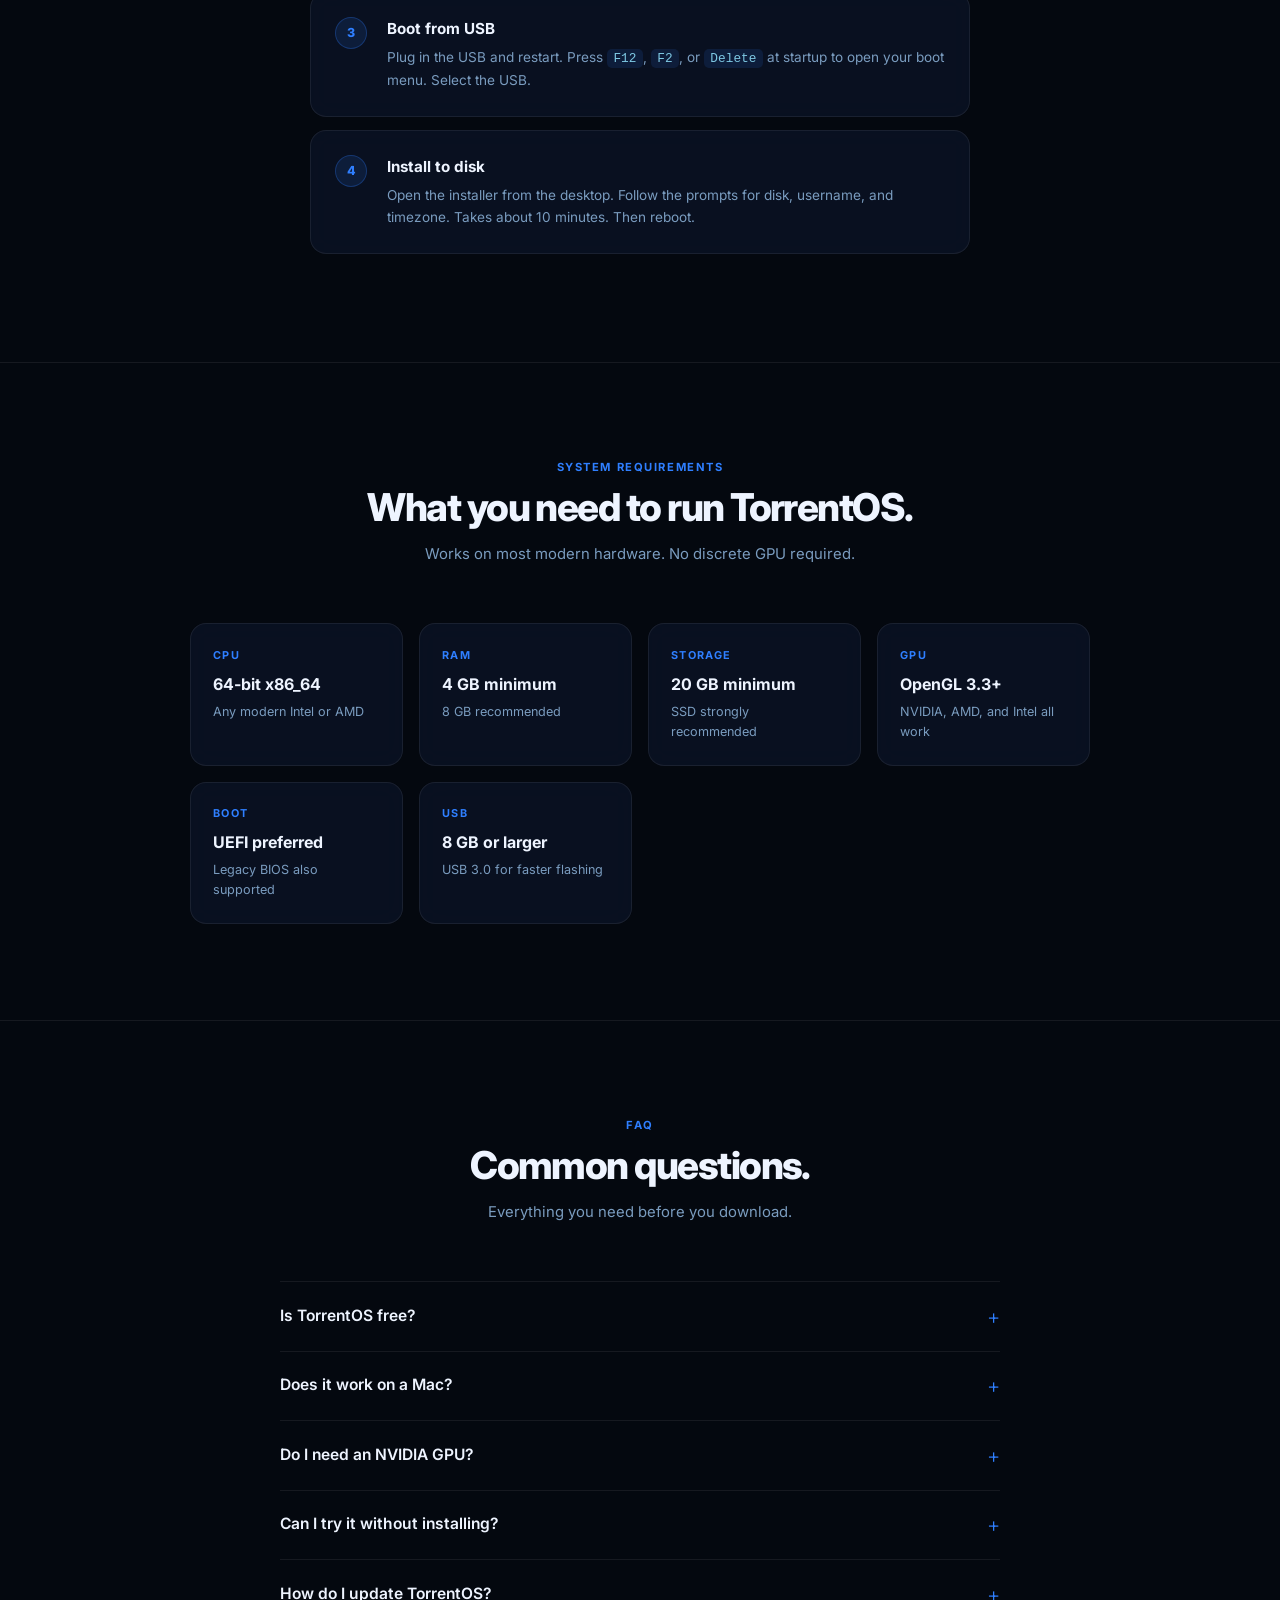
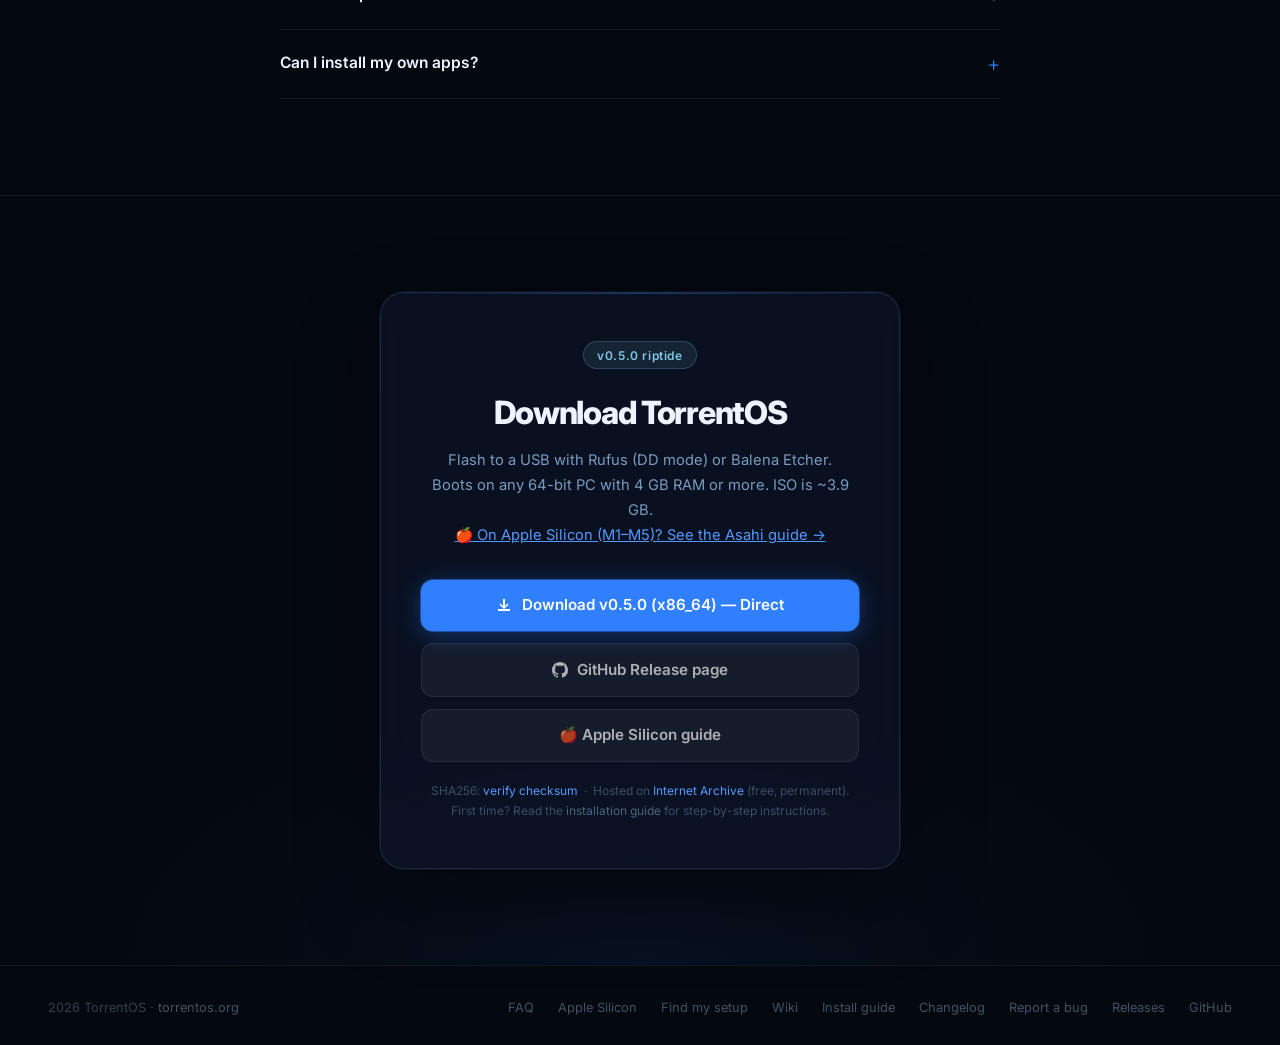
==== commit d80ce93e: "docs: update website version to 0.5.0 across all download links and badges Co-Authored-By: Claude So" ====
--- a/docs/site/index.html
+++ b/docs/site/index.html
@@ -674,7 +674,7 @@
       <li><a href="https://github.com/rupertjwakefield2-dot/torrentos">GitHub</a></li>
       <li><a href="apple-silicon.html">Apple Silicon</a></li>
       <li><a href="recommend.html">Recommend</a></li>
-      <li><a href="https://archive.org/download/torrentos-0.4.0-x86_64/torrentos-0.4.0-x86_64.iso" class="nav-cta">Download</a></li>
+      <li><a href="https://archive.org/download/torrentos-0.5.0-x86_64/torrentos-0.5.0-x86_64.iso" class="nav-cta">Download</a></li>
     </ul>
   </nav>
 
@@ -685,7 +685,7 @@
 
     <div class="badge reveal">
       <span class="badge-dot"></span>
-      v0.4 riptide · out now
+      v0.5 riptide · out now
     </div>
 
     <h1 class="reveal reveal-delay-1">
@@ -698,9 +698,9 @@
     </p>
 
     <div class="hero-btns reveal reveal-delay-3">
-      <a href="https://archive.org/download/torrentos-0.4.0-x86_64/torrentos-0.4.0-x86_64.iso" class="btn btn-primary">
+      <a href="https://archive.org/download/torrentos-0.5.0-x86_64/torrentos-0.5.0-x86_64.iso" class="btn btn-primary">
         <svg viewBox="0 0 16 16"><path d="M8 12l-4.5-4.5 1.06-1.06L7 8.88V2h2v6.88l2.44-2.44L12.5 7.5 8 12zM2 14h12v-2H2v2z"/></svg>
-        Download v0.4.0
+        Download v0.5.0
       </a>
       <a href="https://github.com/rupertjwakefield2-dot/torrentos/wiki" class="btn btn-outline">
         Read the docs
@@ -1060,15 +1060,15 @@
   <section class="download-section" id="download">
     <div class="container">
       <div class="download-card reveal">
-        <div class="version-pill">v0.4.0 riptide</div>
+        <div class="version-pill">v0.5.0 riptide</div>
         <h2>Download TorrentOS</h2>
         <p>Flash to a USB with Rufus (DD mode) or Balena Etcher.<br/>Boots on any 64-bit PC with 4 GB RAM or more. ISO is ~3.9 GB.<br/><a href="apple-silicon.html" style="color:var(--blue2)">🍎 On Apple Silicon (M1–M5)? See the Asahi guide →</a></p>
         <div class="download-options">
-          <a href="https://archive.org/download/torrentos-0.4.0-x86_64/torrentos-0.4.0-x86_64.iso" class="dl-btn dl-primary">
+          <a href="https://archive.org/download/torrentos-0.5.0-x86_64/torrentos-0.5.0-x86_64.iso" class="dl-btn dl-primary">
             <svg width="16" height="16" fill="currentColor" viewBox="0 0 16 16"><path d="M8 12l-4.5-4.5 1.06-1.06L7 8.88V2h2v6.88l2.44-2.44L12.5 7.5 8 12zM2 14h12v-2H2v2z"/></svg>
-            Download v0.4.0 (x86_64) — Direct
+            Download v0.5.0 (x86_64) — Direct
           </a>
-          <a href="https://github.com/rupertjwakefield2-dot/torrentos/releases/tag/v0.4.0" class="dl-btn dl-secondary">
+          <a href="https://github.com/rupertjwakefield2-dot/torrentos/releases/tag/v0.5.0" class="dl-btn dl-secondary">
             <svg width="16" height="16" fill="currentColor" viewBox="0 0 16 16"><path d="M8 0C3.58 0 0 3.58 0 8c0 3.54 2.29 6.53 5.47 7.59.4.07.55-.17.55-.38 0-.19-.01-.82-.01-1.49-2.01.37-2.53-.49-2.69-.94-.09-.23-.48-.94-.82-1.13-.28-.15-.68-.52-.01-.53.63-.01 1.08.58 1.23.82.72 1.21 1.87.87 2.33.66.07-.52.28-.87.51-1.07-1.78-.2-3.64-.89-3.64-3.95 0-.87.31-1.59.82-2.15-.08-.2-.36-1.02.08-2.12 0 0 .67-.21 2.2.82.64-.18 1.32-.27 2-.27.68 0 1.36.09 2 .27 1.53-1.04 2.2-.82 2.2-.82.44 1.1.16 1.92.08 2.12.51.56.82 1.27.82 2.15 0 3.07-1.87 3.75-3.65 3.95.29.25.54.73.54 1.48 0 1.07-.01 1.93-.01 2.2 0 .21.15.46.55.38A8.013 8.013 0 0016 8c0-4.42-3.58-8-8-8z"/></svg>
             GitHub Release page
           </a>
@@ -1077,8 +1077,8 @@
           </a>
         </div>
         <div class="dl-meta">
-          SHA256: <a href="https://archive.org/download/torrentos-0.4.0-x86_64/SHA256SUMS" style="color:var(--blue2)">verify checksum</a> &nbsp;·&nbsp;
-          Hosted on <a href="https://archive.org/details/torrentos-0.4.0-x86_64" style="color:var(--blue2)">Internet Archive</a> (free, permanent).<br />
+          SHA256: <a href="https://archive.org/download/torrentos-0.5.0-x86_64/SHA256SUMS" style="color:var(--blue2)">verify checksum</a> &nbsp;·&nbsp;
+          Hosted on <a href="https://archive.org/details/torrentos-0.5.0-x86_64" style="color:var(--blue2)">Internet Archive</a> (free, permanent).<br />
           First time? Read the <a href="https://github.com/rupertjwakefield2-dot/torrentos/wiki/Installation">installation guide</a> for step-by-step instructions.
         </div>
       </div>
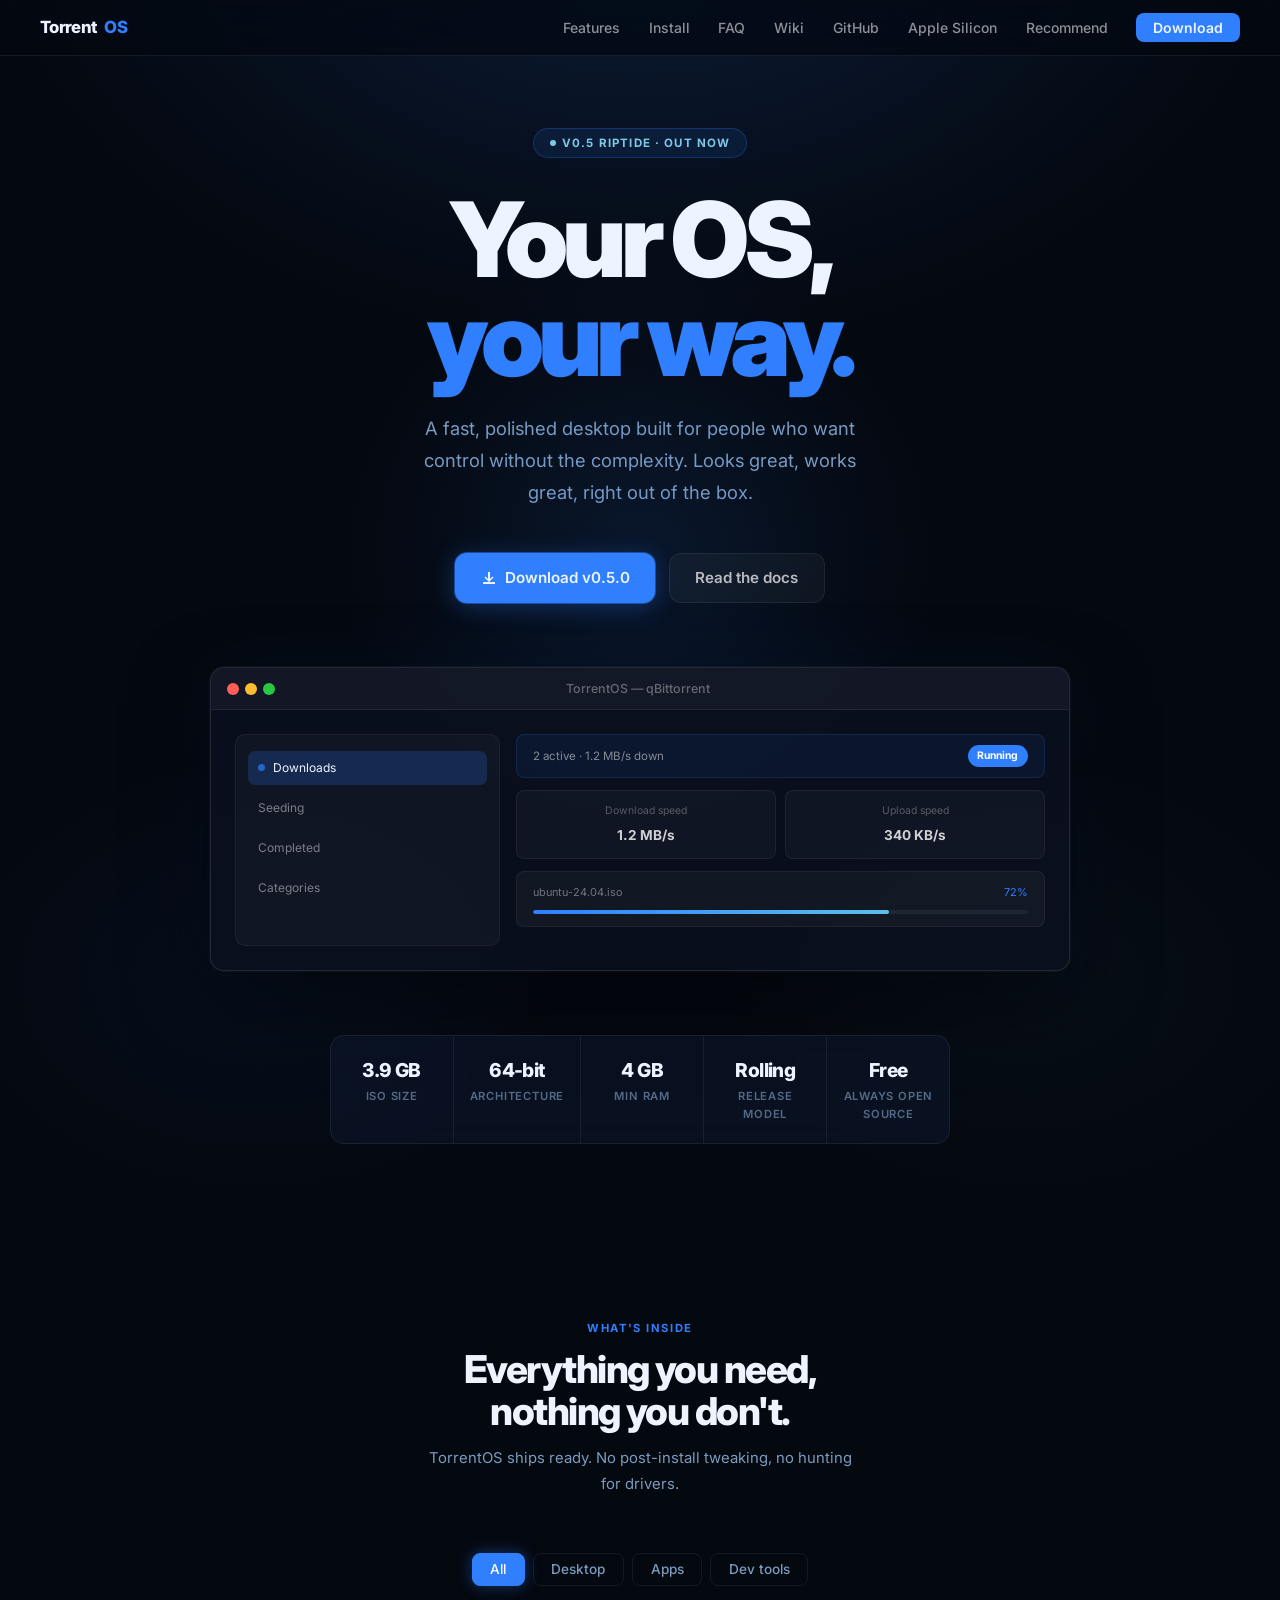
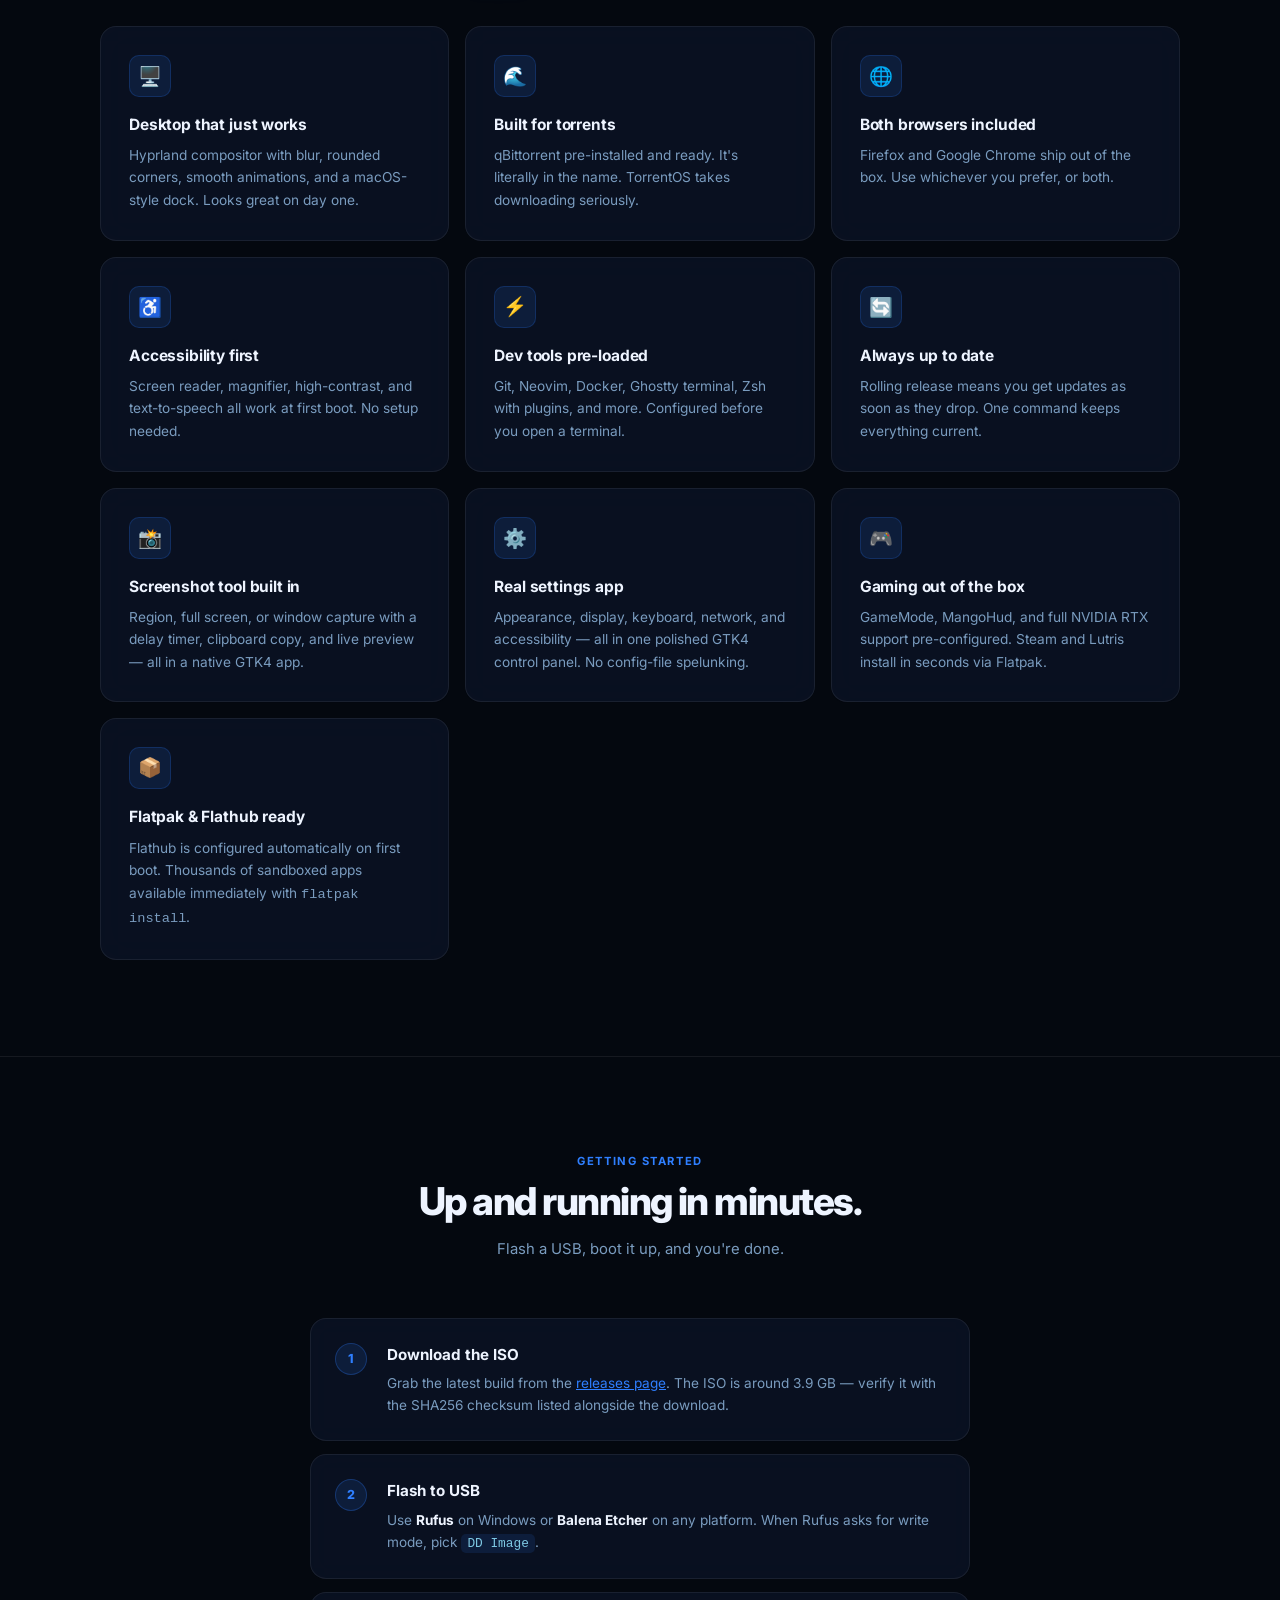
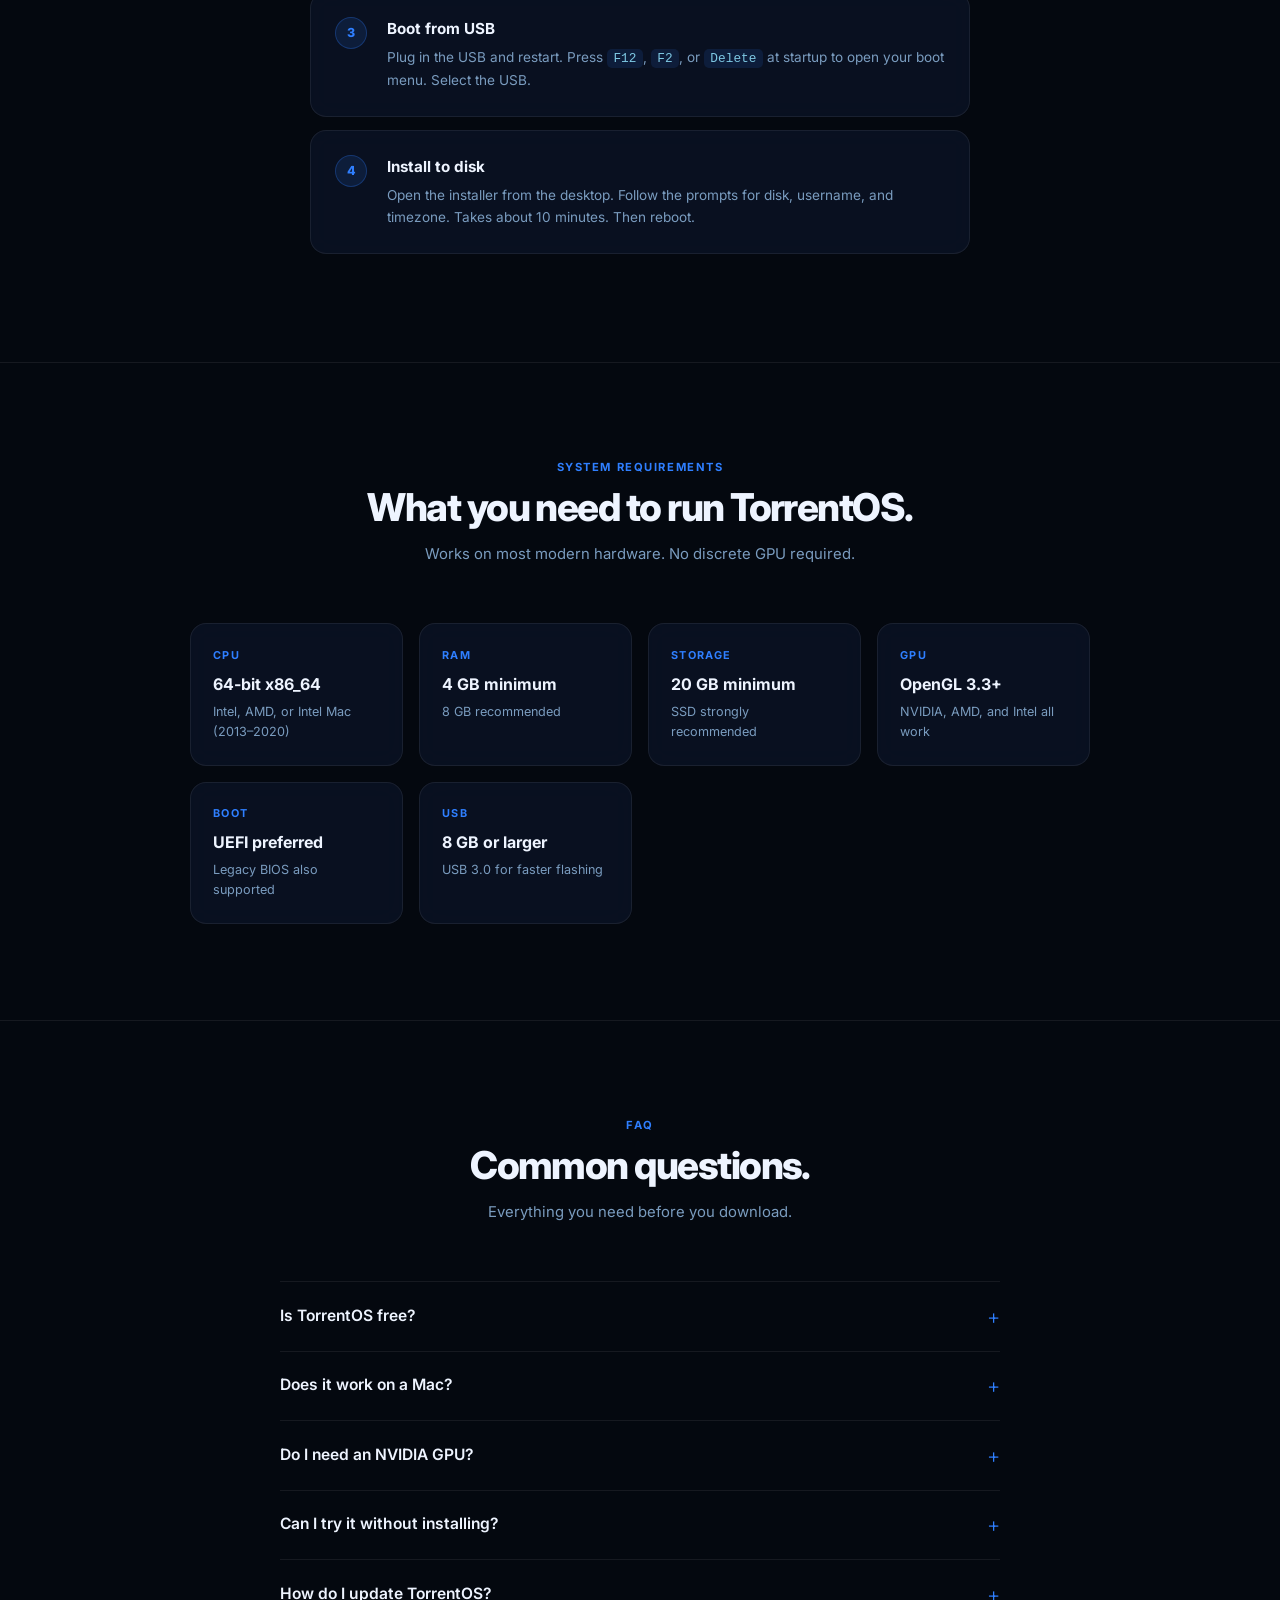
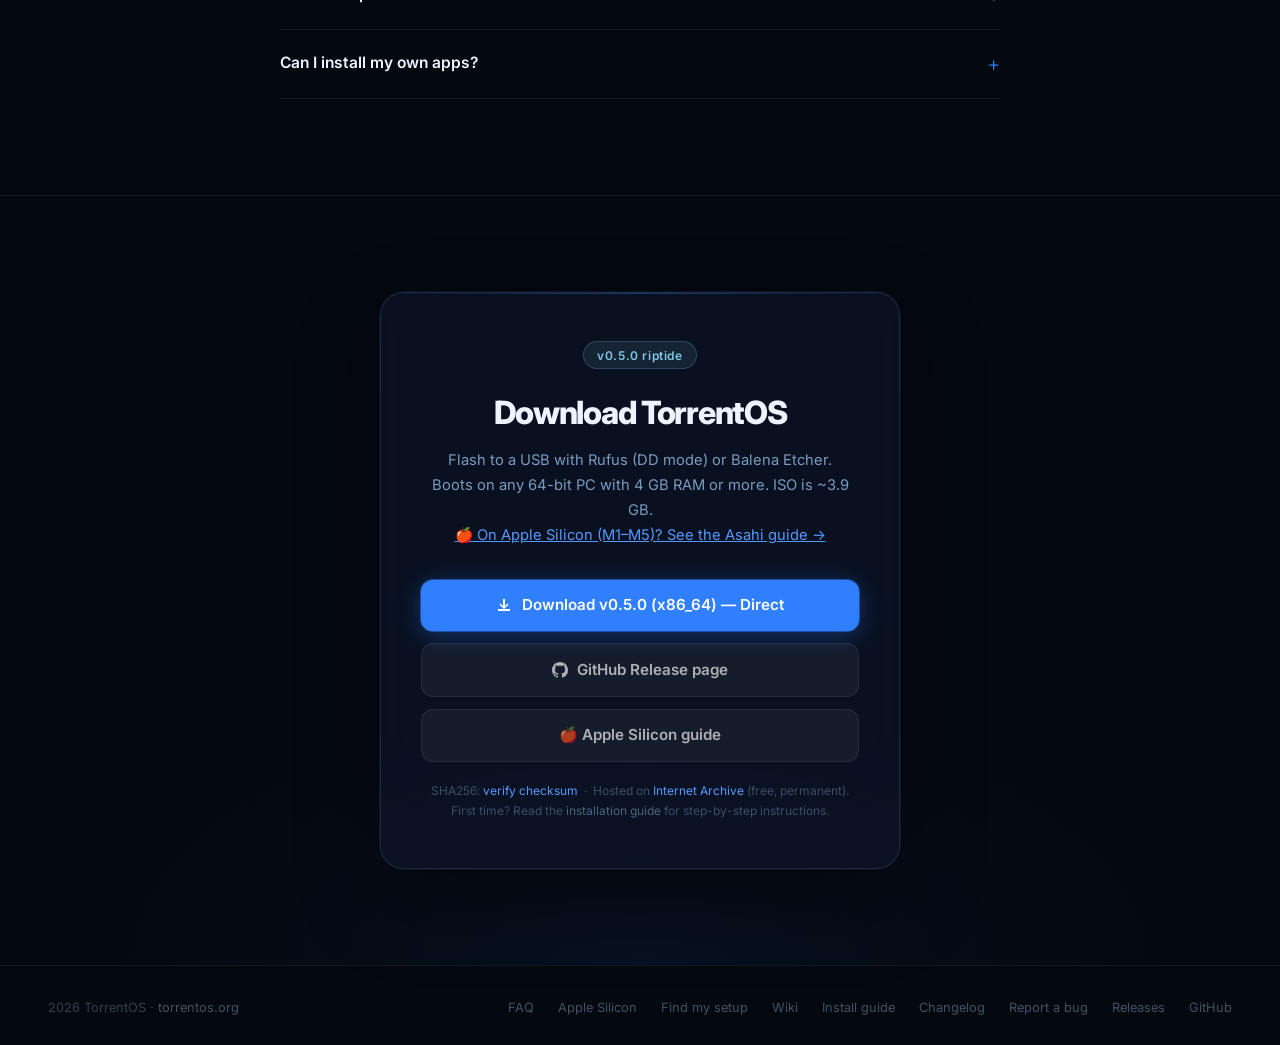
==== commit bbceacdc: "fix(site): trigger Pages deploy + update Mac support in FAQ - FAQ now correctly states Intel Macs (2" ====
--- a/docs/site/index.html
+++ b/docs/site/index.html
@@ -985,7 +985,7 @@
         <div class="req-card reveal reveal-delay-1">
           <div class="req-label">CPU</div>
           <div class="req-val">64-bit x86_64</div>
-          <div class="req-note">Any modern Intel or AMD</div>
+          <div class="req-note">Intel, AMD, or Intel Mac (2013–2020)</div>
         </div>
         <div class="req-card reveal reveal-delay-2">
           <div class="req-label">RAM</div>
@@ -1032,7 +1032,7 @@
         </details>
         <details class="faq-item reveal reveal-delay-2">
           <summary>Does it work on a Mac?</summary>
-          <p>Intel Macs can boot TorrentOS from USB and run it as a live desktop, but installing to disk requires disabling Secure Boot and repartitioning. Apple Silicon (M1–M5) is not currently supported — the ISO is x86_64 only. See the <a href="apple-silicon.html" style="color:var(--blue2)">Apple Silicon page</a> for future plans.</p>
+          <p><strong style="color:var(--white)">Intel Macs (2013–2020):</strong> fully supported. Boot from USB or install to disk. 2018–2020 models with the T2 chip include <code>apple-bce-dkms</code> for keyboard, WiFi, and Touch Bar support. Fan control and ambient light sensors work automatically via <code>mbpfan</code>.<br/><br/><strong style="color:var(--white)">Apple Silicon (M1–M4):</strong> use the <a href="apple-silicon.html" style="color:var(--blue2)">Asahi Linux installer guide</a> — the x86_64 ISO does not run on ARM Macs.</p>
         </details>
         <details class="faq-item reveal reveal-delay-3">
           <summary>Do I need an NVIDIA GPU?</summary>
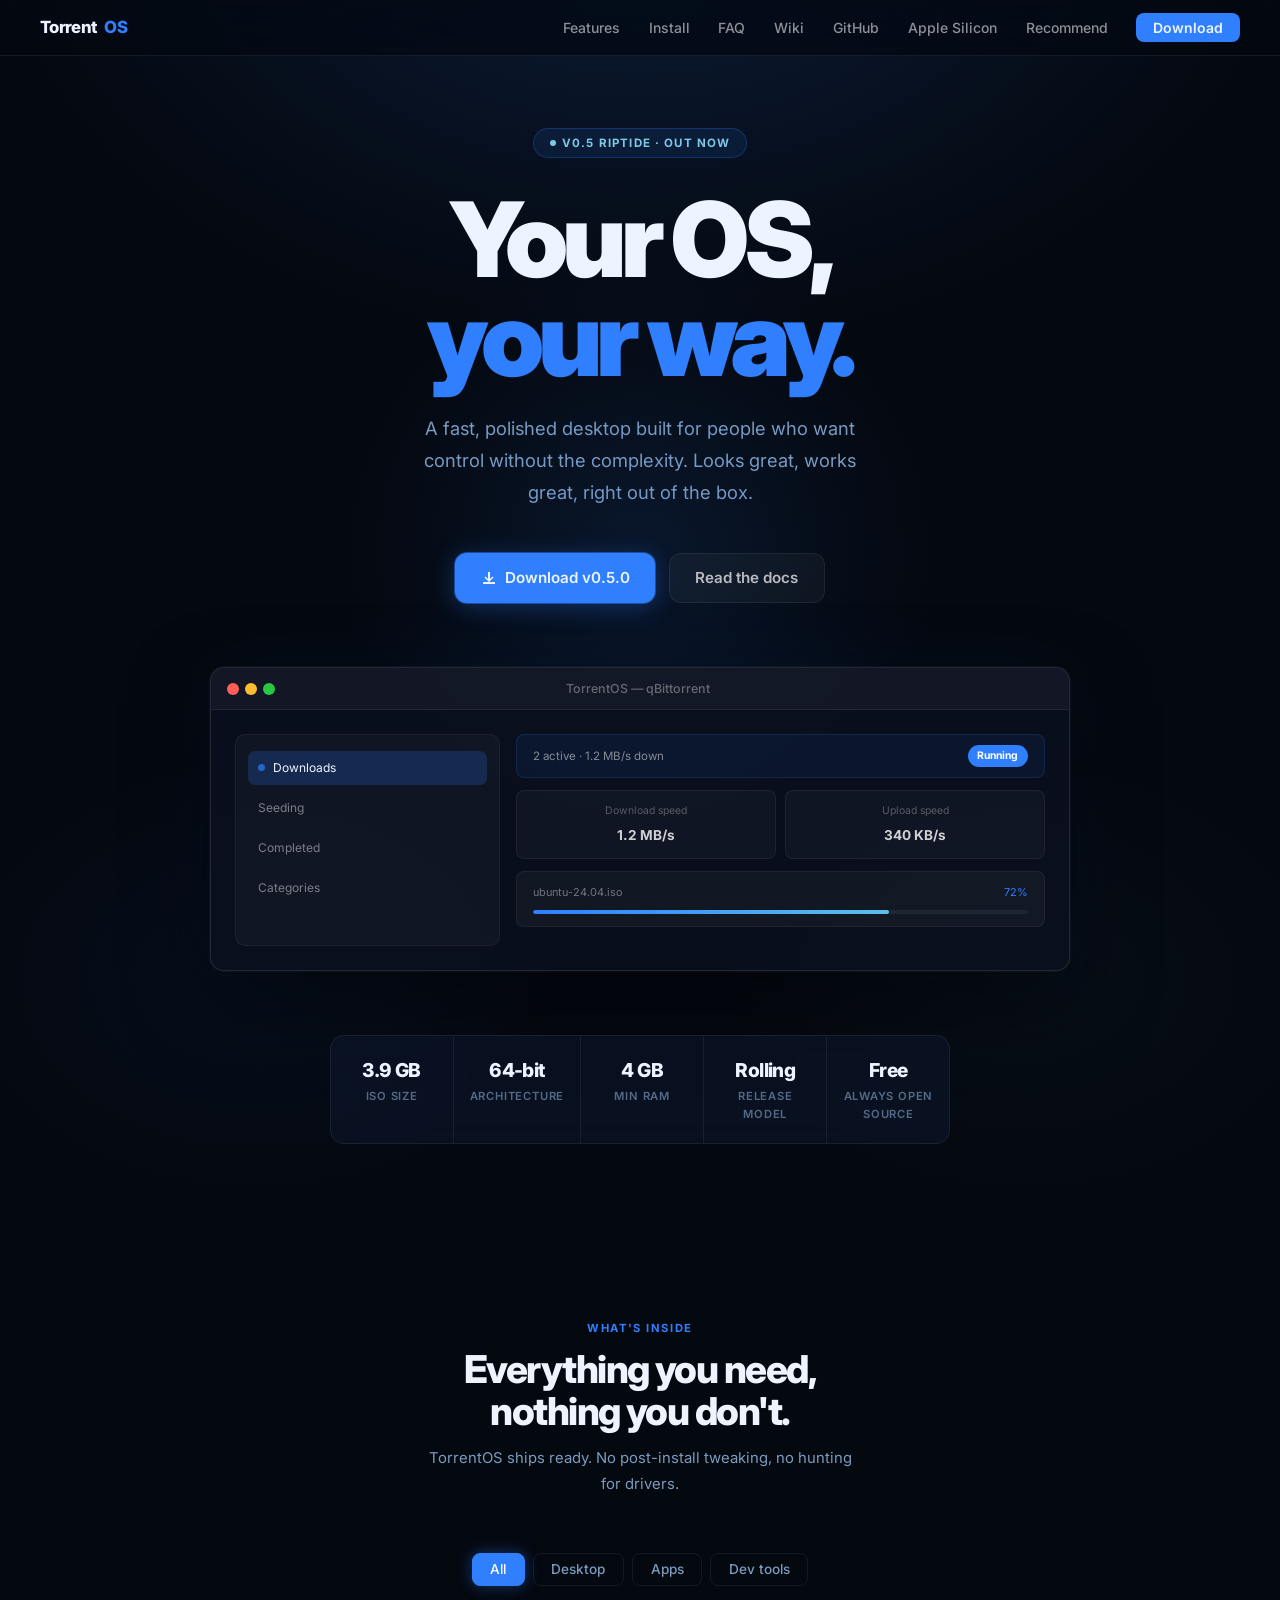
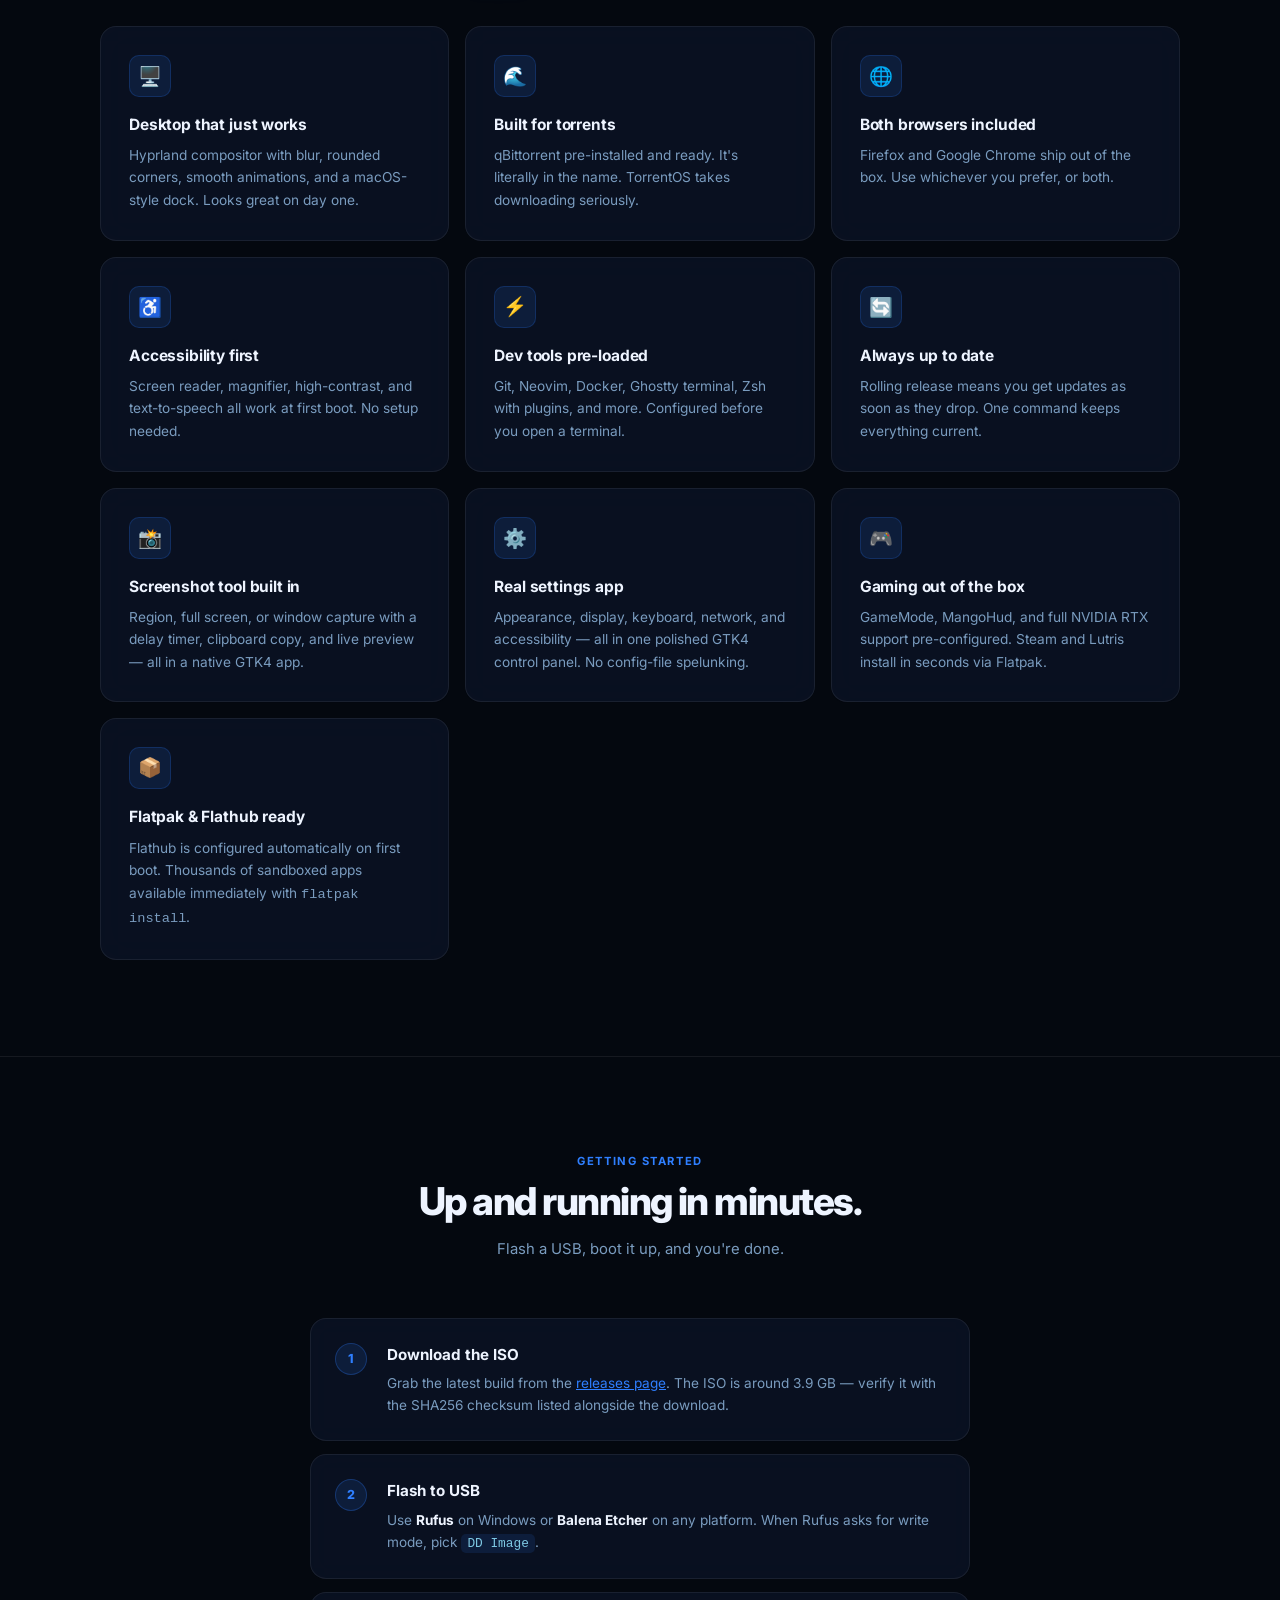
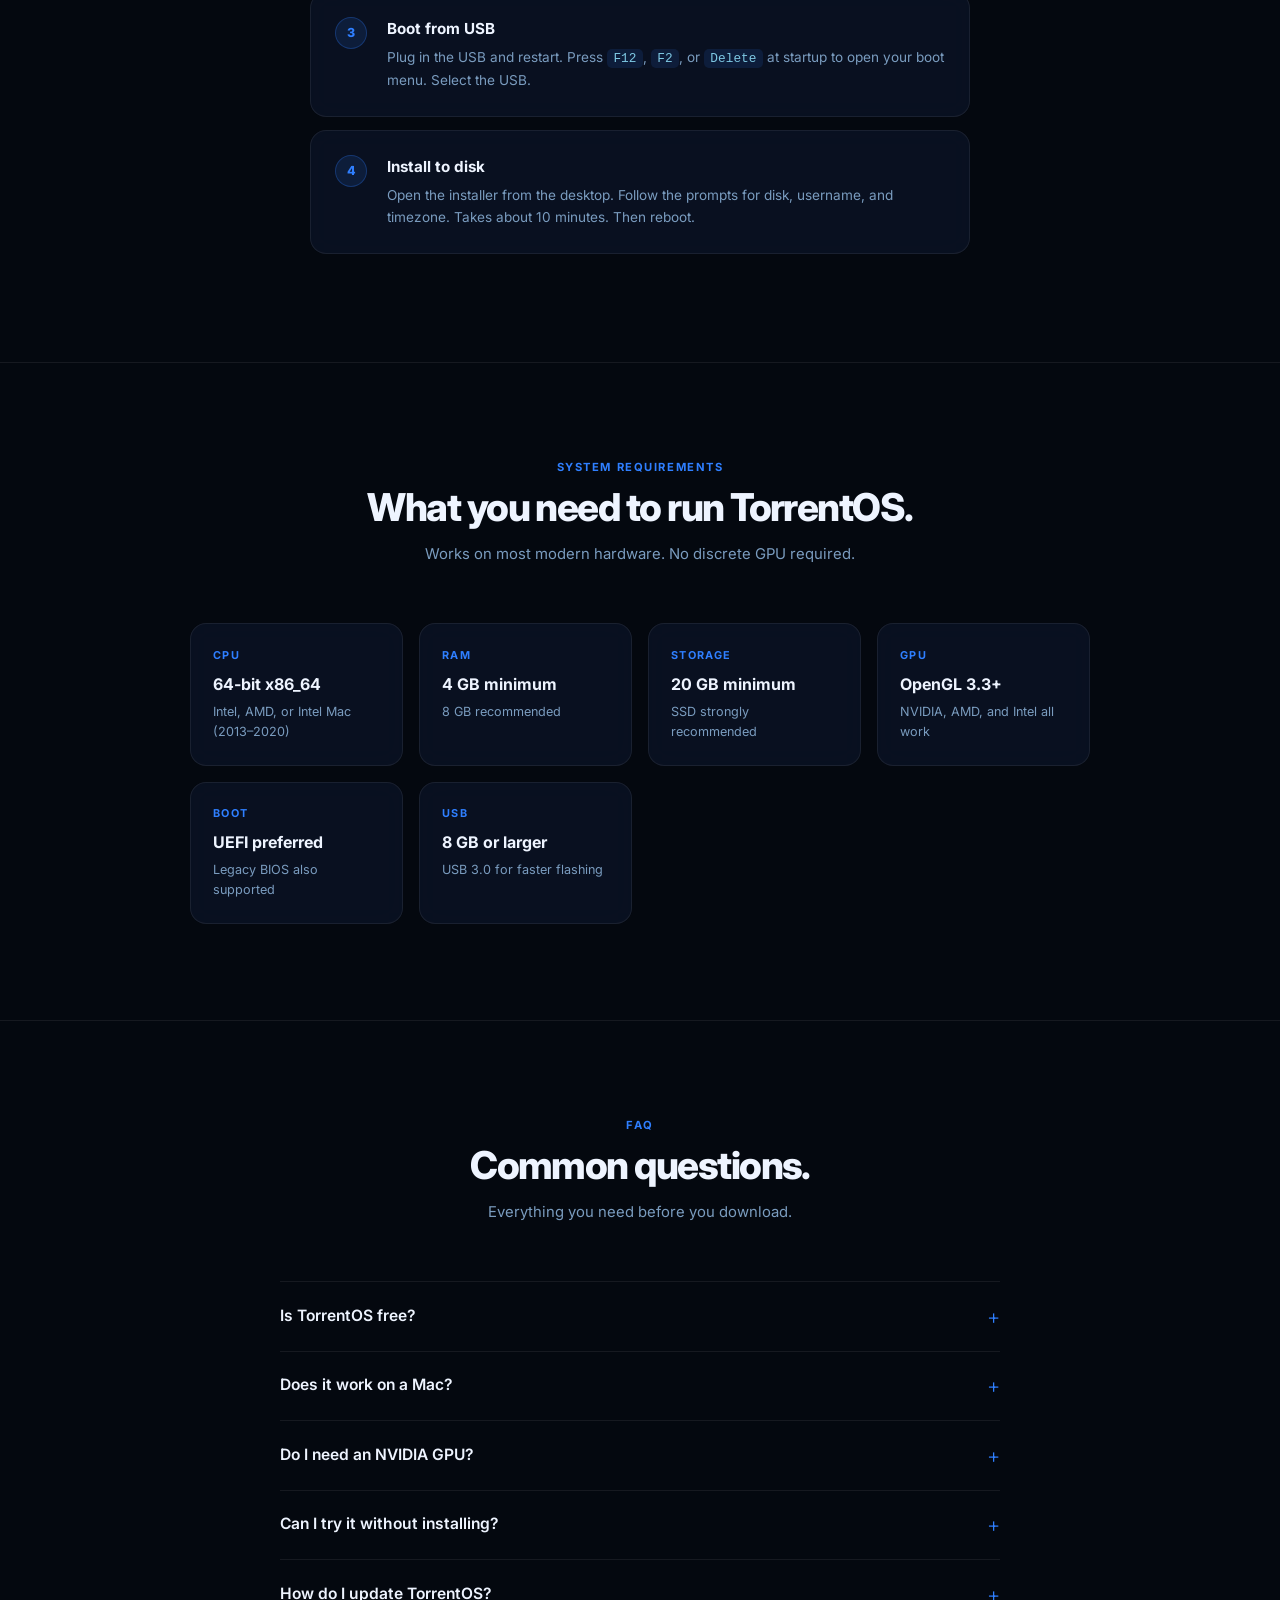
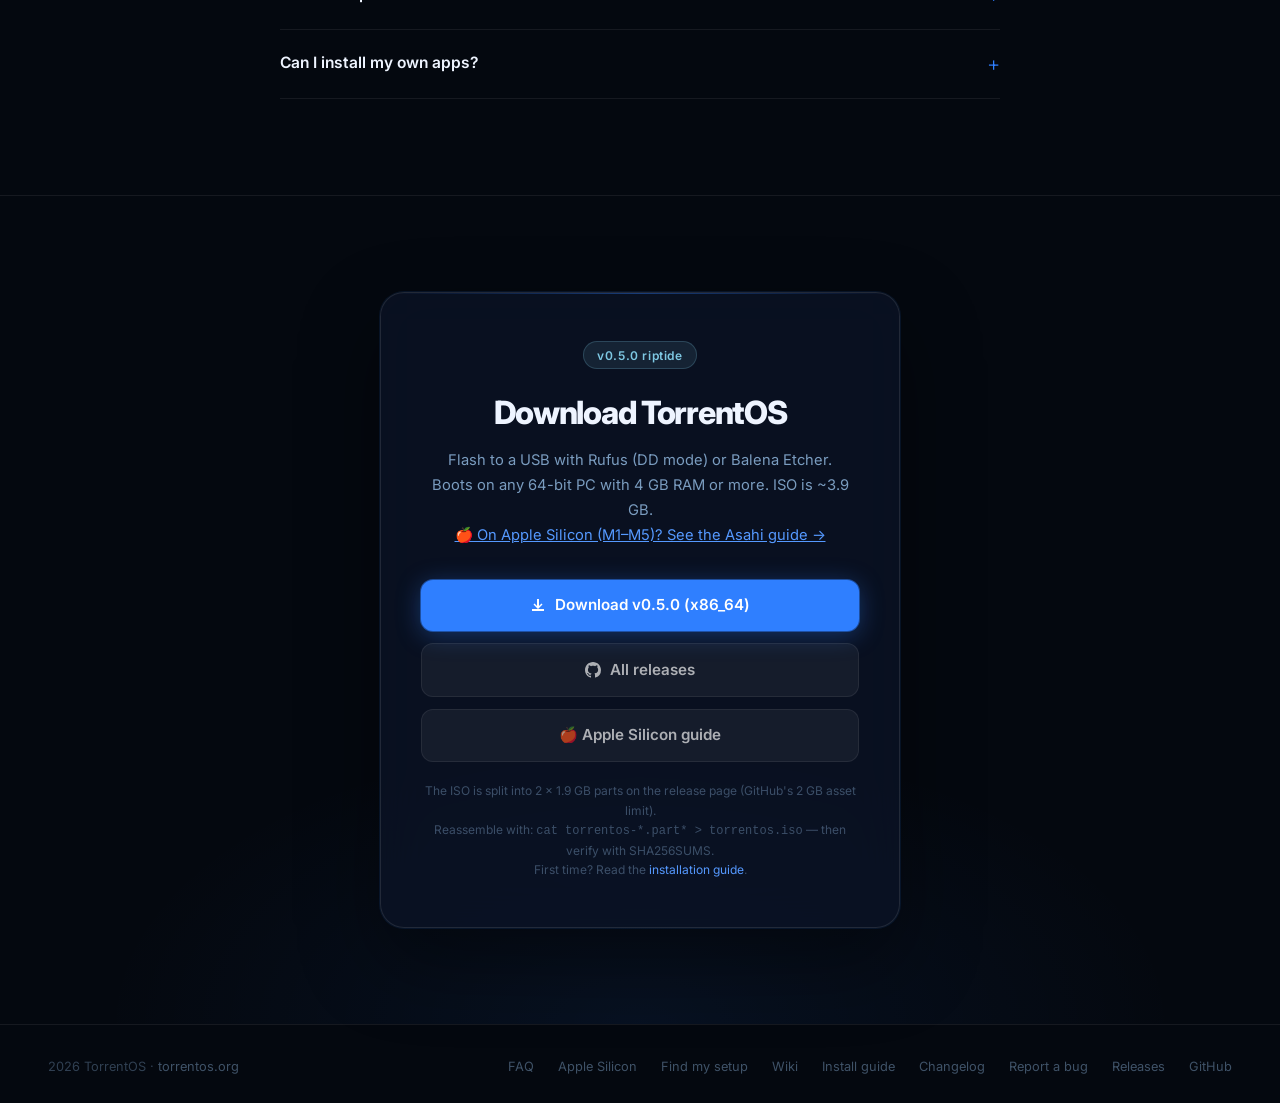
==== commit 3e22179a: "fix(download): fix broken download buttons + auto-publish latest release Both download buttons were " ====
--- a/docs/site/index.html
+++ b/docs/site/index.html
@@ -698,9 +698,9 @@
     </p>
 
     <div class="hero-btns reveal reveal-delay-3">
-      <a href="https://archive.org/download/torrentos-0.5.0-x86_64/torrentos-0.5.0-x86_64.iso" class="btn btn-primary">
+      <a href="https://github.com/rupertjwakefield2-dot/torrentos/releases/latest" class="btn btn-primary" id="hero-dl-btn">
         <svg viewBox="0 0 16 16"><path d="M8 12l-4.5-4.5 1.06-1.06L7 8.88V2h2v6.88l2.44-2.44L12.5 7.5 8 12zM2 14h12v-2H2v2z"/></svg>
-        Download v0.5.0
+        <span id="hero-dl-label">Download v0.5.0</span>
       </a>
       <a href="https://github.com/rupertjwakefield2-dot/torrentos/wiki" class="btn btn-outline">
         Read the docs
@@ -1044,11 +1044,11 @@
         </details>
         <details class="faq-item reveal reveal-delay-5">
           <summary>How do I update TorrentOS?</summary>
-          <p>TorrentOS uses a rolling release model based on Arch Linux. Run <code>update</code> in the terminal, or open the Update tool from Settings. You'll always have the latest packages without reinstalling.</p>
+          <p>TorrentOS uses a rolling release model — you never reinstall to get new features. Run <code>update</code> in the terminal or open the Update tool from Settings. You'll always have the latest packages and kernel updates automatically.</p>
         </details>
         <details class="faq-item reveal reveal-delay-6">
           <summary>Can I install my own apps?</summary>
-          <p>Yes. TorrentOS uses <code>pacman</code> (Arch Linux package manager) and supports the AUR via <code>paru</code>. Flatpak is pre-installed and Flathub is configured automatically on first boot — giving you access to thousands of sandboxed apps. AppImages also work out of the box.</p>
+          <p>Yes. TorrentOS uses <code>pacman</code> and supports the AUR via <code>paru</code>. Flatpak is pre-installed and Flathub is configured automatically on first boot — giving you access to thousands of sandboxed apps. AppImages also work out of the box.</p>
         </details>
       </div>
     </div>
@@ -1060,28 +1060,62 @@
   <section class="download-section" id="download">
     <div class="container">
       <div class="download-card reveal">
-        <div class="version-pill">v0.5.0 riptide</div>
+        <div class="version-pill" id="dl-version-pill">v0.5.0 riptide</div>
         <h2>Download TorrentOS</h2>
-        <p>Flash to a USB with Rufus (DD mode) or Balena Etcher.<br/>Boots on any 64-bit PC with 4 GB RAM or more. ISO is ~3.9 GB.<br/><a href="apple-silicon.html" style="color:var(--blue2)">🍎 On Apple Silicon (M1–M5)? See the Asahi guide →</a></p>
+        <p>Flash to a USB with Rufus (DD mode) or Balena Etcher.<br/>
+           Boots on any 64-bit PC with 4 GB RAM or more. ISO is ~3.9 GB.<br/>
+           <a href="apple-silicon.html" style="color:var(--blue2)">🍎 On Apple Silicon (M1–M5)? See the Asahi guide →</a></p>
         <div class="download-options">
-          <a href="https://archive.org/download/torrentos-0.5.0-x86_64/torrentos-0.5.0-x86_64.iso" class="dl-btn dl-primary">
+          <a href="https://github.com/rupertjwakefield2-dot/torrentos/releases/latest"
+             class="dl-btn dl-primary" id="dl-main-btn">
             <svg width="16" height="16" fill="currentColor" viewBox="0 0 16 16"><path d="M8 12l-4.5-4.5 1.06-1.06L7 8.88V2h2v6.88l2.44-2.44L12.5 7.5 8 12zM2 14h12v-2H2v2z"/></svg>
-            Download v0.5.0 (x86_64) — Direct
+            <span id="dl-main-label">Download v0.5.0 (x86_64)</span>
           </a>
-          <a href="https://github.com/rupertjwakefield2-dot/torrentos/releases/tag/v0.5.0" class="dl-btn dl-secondary">
+          <a href="https://github.com/rupertjwakefield2-dot/torrentos/releases"
+             class="dl-btn dl-secondary">
             <svg width="16" height="16" fill="currentColor" viewBox="0 0 16 16"><path d="M8 0C3.58 0 0 3.58 0 8c0 3.54 2.29 6.53 5.47 7.59.4.07.55-.17.55-.38 0-.19-.01-.82-.01-1.49-2.01.37-2.53-.49-2.69-.94-.09-.23-.48-.94-.82-1.13-.28-.15-.68-.52-.01-.53.63-.01 1.08.58 1.23.82.72 1.21 1.87.87 2.33.66.07-.52.28-.87.51-1.07-1.78-.2-3.64-.89-3.64-3.95 0-.87.31-1.59.82-2.15-.08-.2-.36-1.02.08-2.12 0 0 .67-.21 2.2.82.64-.18 1.32-.27 2-.27.68 0 1.36.09 2 .27 1.53-1.04 2.2-.82 2.2-.82.44 1.1.16 1.92.08 2.12.51.56.82 1.27.82 2.15 0 3.07-1.87 3.75-3.65 3.95.29.25.54.73.54 1.48 0 1.07-.01 1.93-.01 2.2 0 .21.15.46.55.38A8.013 8.013 0 0016 8c0-4.42-3.58-8-8-8z"/></svg>
-            GitHub Release page
+            All releases
           </a>
           <a href="apple-silicon.html" class="dl-btn dl-secondary">
             🍎 Apple Silicon guide
           </a>
         </div>
-        <div class="dl-meta">
-          SHA256: <a href="https://archive.org/download/torrentos-0.5.0-x86_64/SHA256SUMS" style="color:var(--blue2)">verify checksum</a> &nbsp;·&nbsp;
-          Hosted on <a href="https://archive.org/details/torrentos-0.5.0-x86_64" style="color:var(--blue2)">Internet Archive</a> (free, permanent).<br />
-          First time? Read the <a href="https://github.com/rupertjwakefield2-dot/torrentos/wiki/Installation">installation guide</a> for step-by-step instructions.
-        </div>
-      </div>
+        <div class="dl-meta" id="dl-meta-text">
+          The ISO is split into 2 × 1.9 GB parts on the release page (GitHub's 2 GB asset limit).<br/>
+          Reassemble with: <code>cat torrentos-*.part* &gt; torrentos.iso</code> — then verify with SHA256SUMS.<br/>
+          First time? Read the <a href="https://github.com/rupertjwakefield2-dot/torrentos/wiki" style="color:var(--blue2)">installation guide</a>.
+        </div>
+      </div>
+      <script>
+        // Fetch the latest release from GitHub API and update all download buttons.
+        // Falls back silently to the hardcoded labels if the API is unavailable.
+        (function () {
+          fetch('https://api.github.com/repos/rupertjwakefield2-dot/torrentos/releases/latest', {
+            headers: { Accept: 'application/vnd.github+json' }
+          })
+          .then(function(r) { return r.ok ? r.json() : null; })
+          .then(function(rel) {
+            if (!rel || !rel.html_url) return;
+            var name = rel.name || rel.tag_name || 'latest';
+            var url  = rel.html_url;
+
+            // Version pill + main download card button
+            var pill = document.getElementById('dl-version-pill');
+            var label = document.getElementById('dl-main-label');
+            var btn = document.getElementById('dl-main-btn');
+            if (pill)  pill.textContent = name;
+            if (label) label.textContent = 'Download ' + name + ' (x86_64)';
+            if (btn)   btn.href = url;
+
+            // Hero section button
+            var heroBtn   = document.getElementById('hero-dl-btn');
+            var heroLabel = document.getElementById('hero-dl-label');
+            if (heroBtn)   heroBtn.href = url;
+            if (heroLabel) heroLabel.textContent = 'Download ' + name;
+          })
+          .catch(function() {});
+        })();
+      </script>
     </div>
   </section>
 
